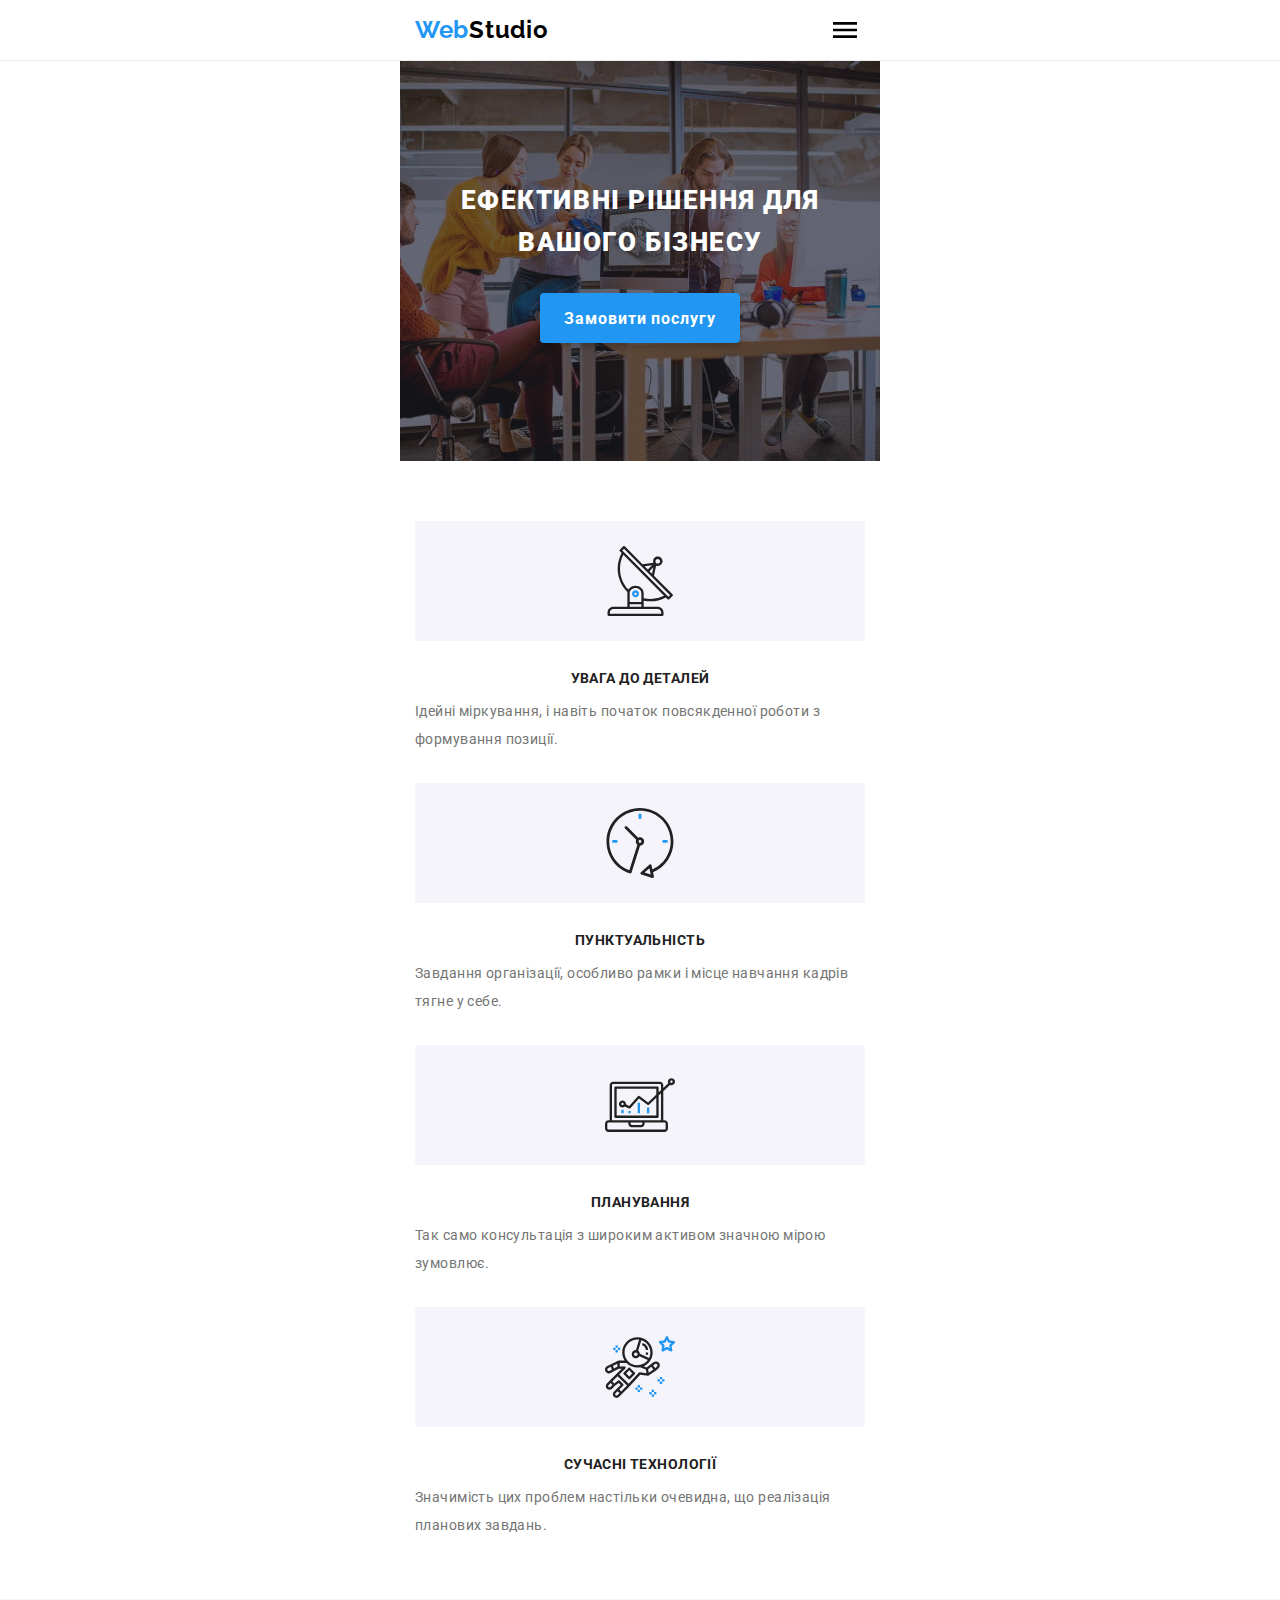
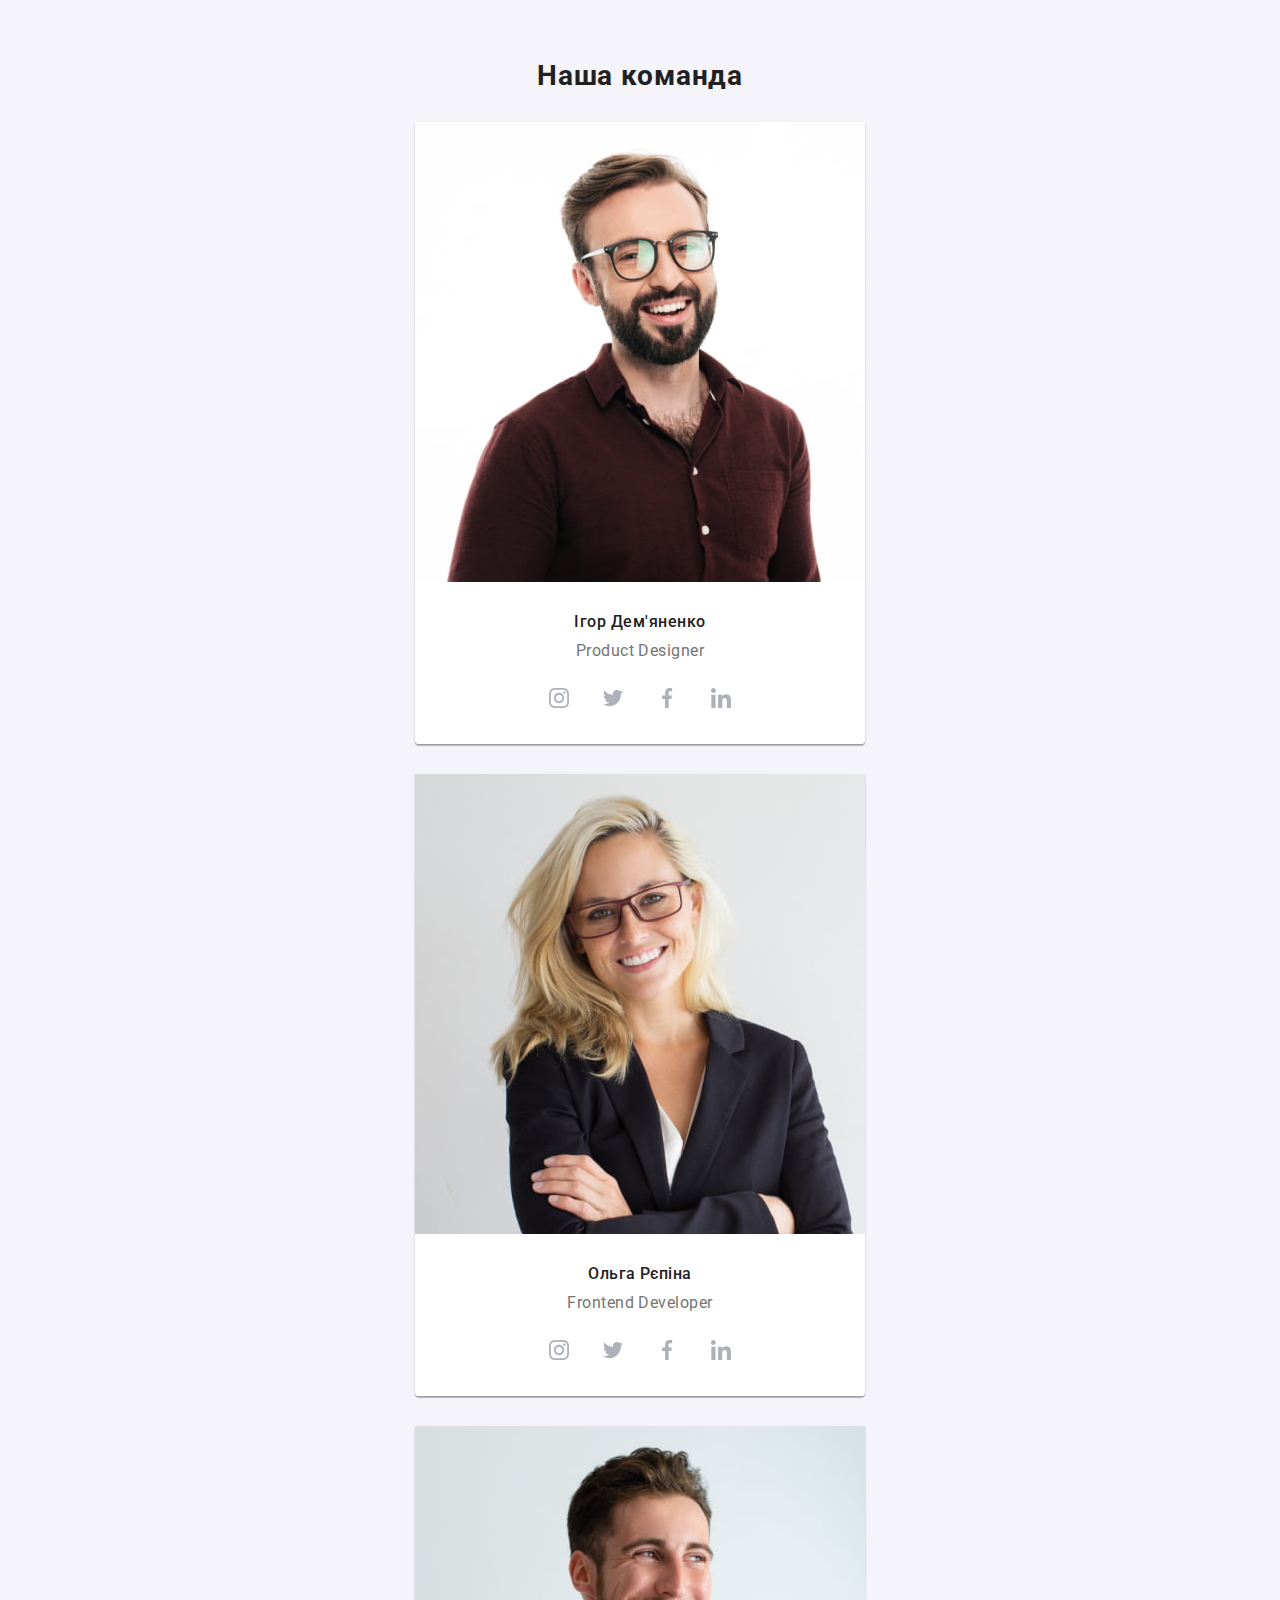
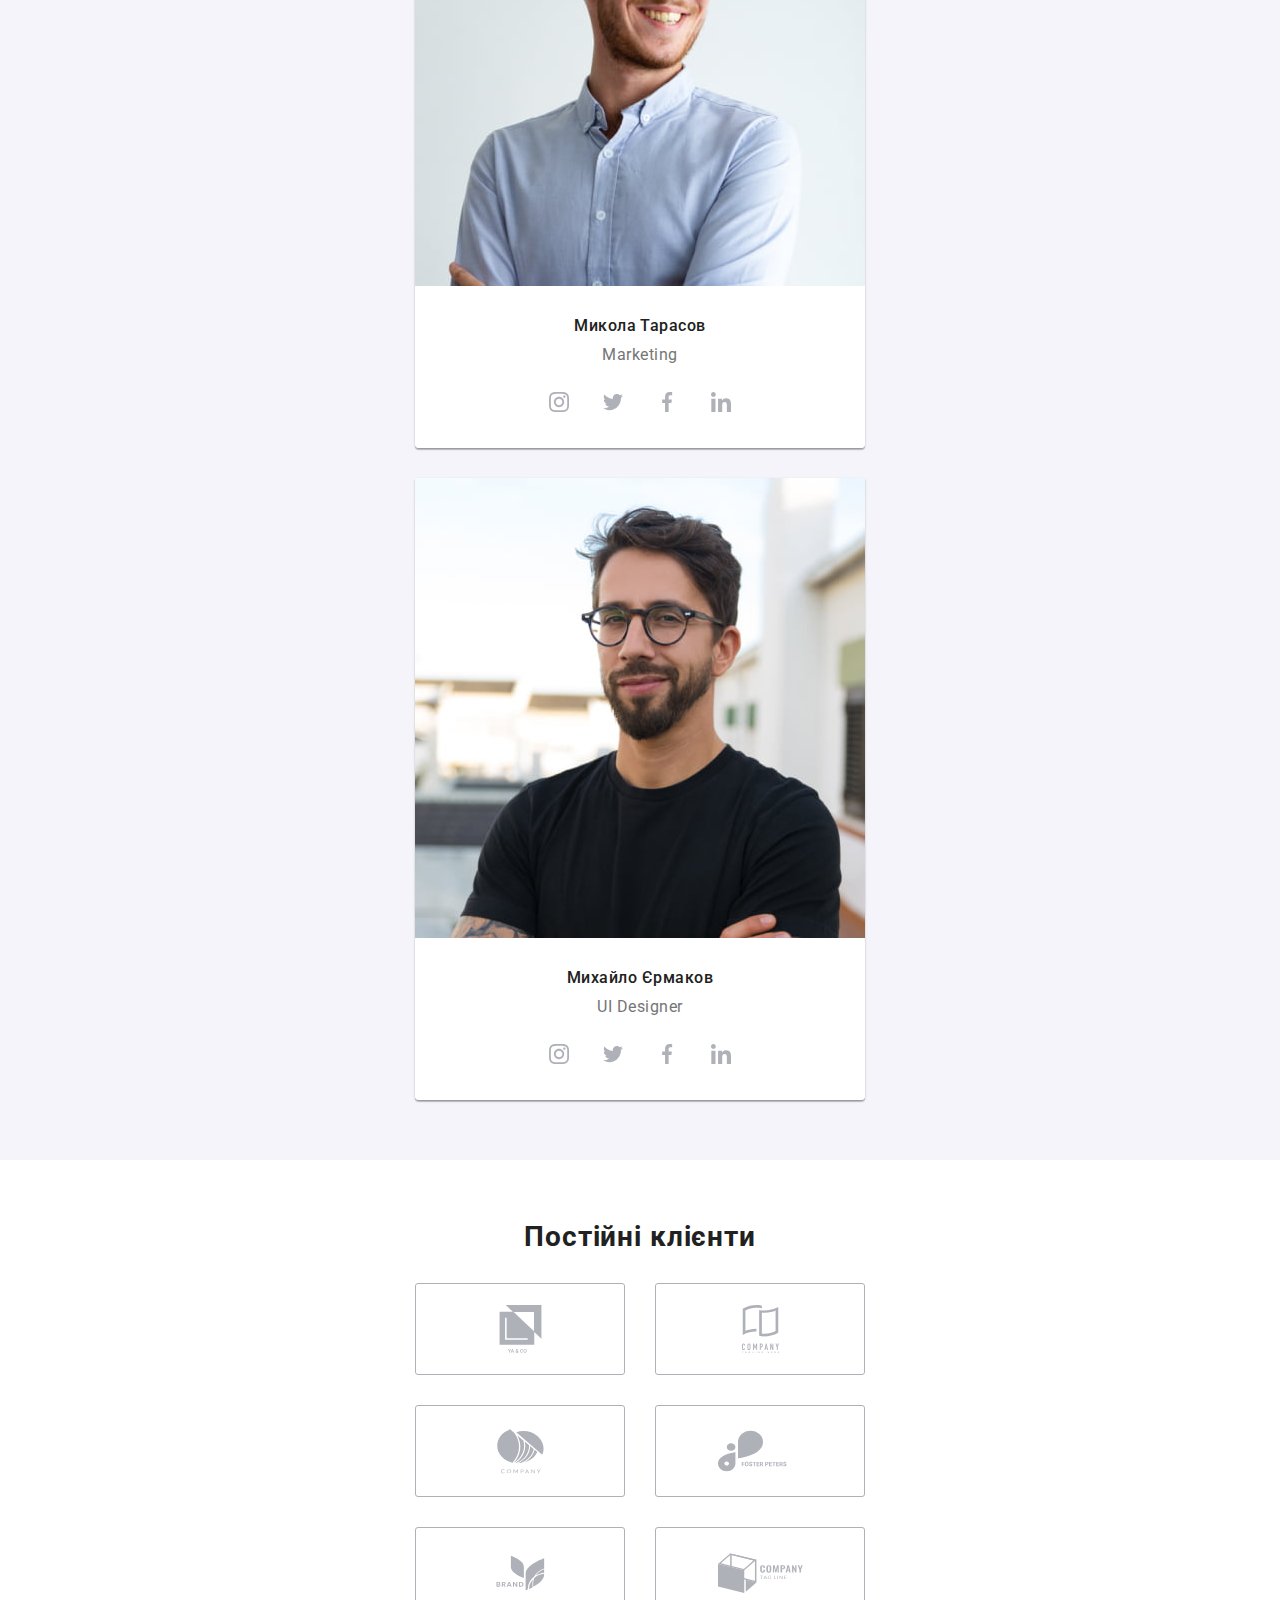
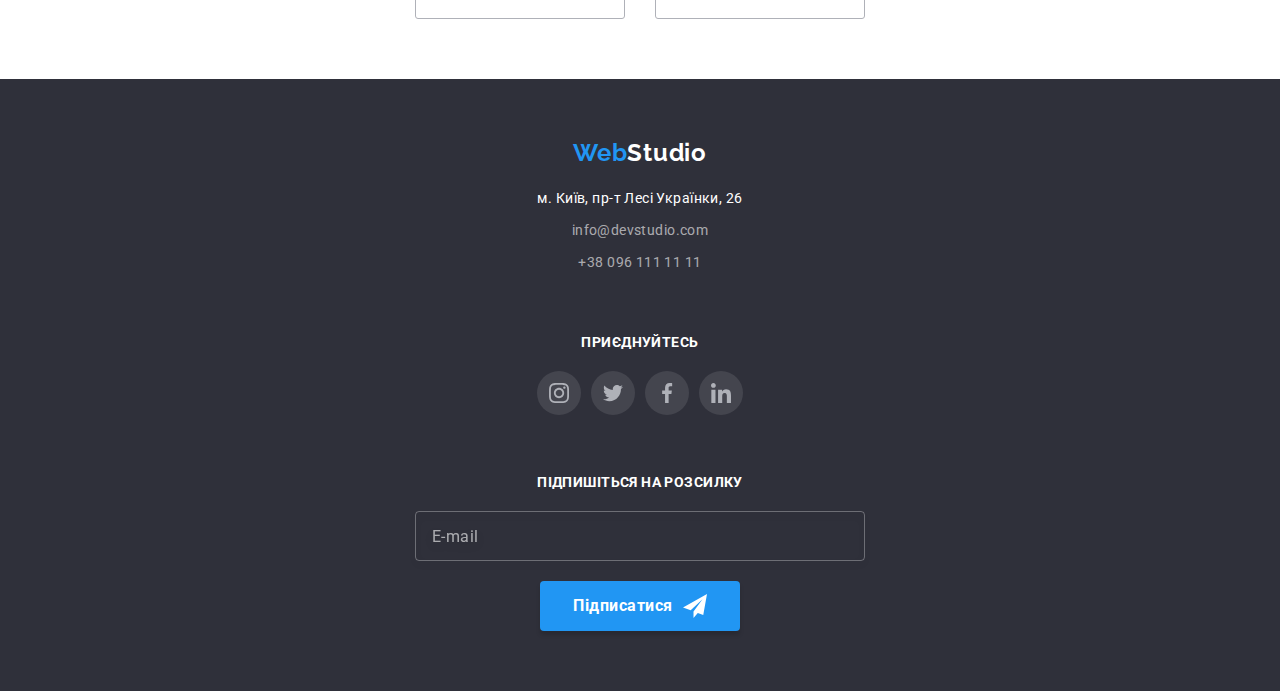
==== index.html @ 0df6c698 "mobile first" ====
<!DOCTYPE html>
<html lang="uk">
	<head>
		<meta charset="UTF-8" />
		<meta http-equiv="X-UA-Compatible" content="IE=edge" />
		<meta name="viewport" content="width=device-width, initial-scale=1.0" />
		<title>Document</title>

		<link rel="preconnect" href="https://fonts.googleapis.com" />
		<link rel="preconnect" href="https://fonts.gstatic.com" crossorigin />
		<link
			href="https://fonts.googleapis.com/css2?family=Raleway:wght@700&family=Roboto:wght@400;500;700;900&display=swap"
			rel="stylesheet"
		/>

		<link
			rel="stylesheet"
			href="https://cdnjs.cloudflare.com/ajax/libs/modern-normalize/1.1.0/modern-normalize.min.css"
		/>
		<link rel="stylesheet" href="./css/main.min.css">
	</head>
	<body class="page">
		<header class="header">
			<div class="container">
				<!-- flex-wrapper -->
				<nav class="nav">
					<!-- flex-wrapper -->
					<a href="./index.html" class="logo">
						<span class="logo--accent">Web</span>
						Studio
					</a>
					<button type="button" class="nav__btn js-open-menu  is-open"
					aria-expanded="false"
					aria-controls="mobile-menu"
					>
						<svg 
						width="40" 
						height="40" 
						aria-label="перемикач мобільного меню"
						fill="currentColor"
						>
							<use href="./images/icons.svg#menu"></use>
						</svg>
					</button>
					<!-- <ul class="nav__list list">
						<li class="nav__item"><a class="nav__link nav__link--current" href="./index.html">Студія</a></li>
						<li class="nav__item"><a class="nav__link" href="./portfolio.html">Портфоліо</a></li>
						<li class="nav__item"><a class="nav__link" href="/">Контакти</a></li>
					</ul>
				</nav>
				<ul class="auth-nav list flex-wrapper">
					<li class="auth-nav__item">
						<a href="mailto:info@devstudio.com" class="auth-nav__link">
							<svg class="auth-nav__icon auth-nav__icon--envelope">
								<use href="./images/icons.svg#envelope"></use>
							</svg>
							info@devstudio.com
						</a>
					</li>
					<li class="auth-nav__item">
						<a href="tel:+380961111111" class="auth-nav__link">
							<svg class="auth-nav__icon auth-nav__icon--smartphon">
								<use href="./images/icons.svg#smartphone"></use>
							</svg>
							+38 096 111 11 11
						</a>
					</li>
				</ul> -->
			</div>
		</header>
		<main>
			<section class="hero">
				<div class="container">
					<h1 class="hero__title">
						Ефективні рішення для
						<br />
						вашого бізнесу
					</h1>
					<button type="button" class="button button--main" data-modal-open>Замовити послугу</button>
				</div>
			</section>
			<section class="features">
				<div class="container">
					<h2 class="section__title visually-hidden">Особливості</h2>
					<ul class="features__list list">
						<li class="features__li-item">
							<div class="features__item">
								<svg class="features__icon" width="70" height="70">
									<use href="./images/icons.svg#antenna"></use>
								</svg>
							</div>
							<h3 class="features__title">Увага до деталей</h3>
							<p class="features__txt">Ідейні міркування, і навіть початок повсякденної роботи з формування позиції.</p>
						</li>
						<li class="features__li-item">
							<div class="features__item">
								<svg class="features__icon" width="70" height="70">
									<use href="./images/icons.svg#clock"></use>
								</svg>
							</div>
							<h3 class="features__title">Пунктуальність</h3>
							<p class="features__txt">Завдання організації, особливо рамки і місце навчання кадрів тягне у себе.</p>
						</li>
						<li class="features__li-item">
							<div class="features__item">
								<svg class="features__icon" width="70" height="70">
									<use href="./images/icons.svg#diagram"></use>
								</svg>
							</div>
							<h3 class="features__title">Планування</h3>

							<p class="features__txt">Так само консультація з широким активом значною мірою зумовлює.</p>
						</li>
						<li class="features__li-item">
							<div class="features__item">
								<svg class="features__icon" width="70" height="70">
									<use href="./images/icons.svg#astronaut"></use>
								</svg>
							</div>
							<h3 class="features__title">Сучасні технології</h3>
							<p class="features__txt">Значимість цих проблем настільки очевидна, що реалізація планових завдань.</p>
						</li>
					</ul>
				</div>
			</section>
			<!-- <section class="activity">
				<div class="container">
					<h2 class="section__title">Чим ми займаємося</h2>
					<ul class="section__list list card-set">
						<li class="activity__li-item card-set__item">
							<img class="activity__img" src="./images/img_1.jpg" alt="Розробник пише код за комп'ютером " width="370" />
							<div class="activity__label">
								<h3 class="activity__subtitle">Десктопні додатки</h3>
							</div>
						</li>
						<li class="activity__li-item card-set__item">
							<img class="activity__img" src="./images/img_2.jpg" alt="Дизайнер розробляє мобільний додаток" width="370" />
							<div class="activity__label">
								<h3 class="activity__subtitle">Мобільні додатки</h3>
							</div>
						</li>
						<li class="activity__li-item card-set__item">
							<img class="activity__img" src="./images/img_3.jpg" alt="Дизайнер працює з кольорами" width="370" />
							<div class="activity__label">
								<h3 class="activity__subtitle">Дизайнерські рішення</h3>
							</div>
						</li>
					</ul>
				</div>
			</section> -->
			<section class="team">
				<div class="container">
					<h2 class="section__title">Наша команда</h2>
					<ul class="list">
						<li class="team__li-item">
							<div class="team__card">
								<img src="./images/photo_1_mob.jpg" alt="фото Ігор Дем'яненко" width="450" />
								<div class="team__txt">
									<h3 class="team__title">Ігор Дем'яненко</h3>
									<p class="team__position" lang="en">Product Designer</p>
									<ul class="social list flex-wrapper">
										<li class="social__item">
											<a class="social__link" href="#" target="_blank" rel="noopener norefer">
												<svg class="social__icon">
													<use href="./images/icons.svg#instagram"></use>
												</svg>
											</a>
										</li>
										<li class="social__item">
											<a class="social__link" href="#" target="_blank" rel="noopener norefer">
												<svg class="social__icon">
													<use href="./images/icons.svg#twitter"></use>
												</svg>
											</a>
										</li>
										<li class="social__item">
											<a class="social__link" href="#" target="_blank" rel="noopener norefer">
												<svg class="social__icon">
													<use href="./images/icons.svg#facebook"></use>
												</svg>
											</a>
										</li>
										<li class="social__item">
											<a class="social__link" href="#" target="_blank" rel="noopener norefer">
												<svg class="social__icon">
													<use href="./images/icons.svg#linkedin"></use>
												</svg>
											</a>
										</li>
									</ul>
								</div>
							</div>
						</li>
						<li class="team__li-item">
							<div class="team__card">
								<img src="./images/photo_2_mob.jpg" alt="Фото Ольга Рєпіна" width="450" />
								<div class="team__txt">
									<h3 class="team__title">Ольга Рєпіна</h3>
									<p class="team__position" lang="en">Frontend Developer</p>
									<ul class="list flex-wrapper">
										<li class="social__item">
											<a class="social__link" href="#" target="_blank" rel="noopener norefer">
												<svg class="social__icon">
													<use href="./images/icons.svg#instagram"></use>
												</svg>
											</a>
										</li>
										<li class="social__item">
											<a class="social__link" href="#" target="_blank" rel="noopener norefer">
												<svg class="social__icon">
													<use href="./images/icons.svg#twitter"></use>
												</svg>
											</a>
										</li>
										<li class="social__item">
											<a class="social__link" href="#" target="_blank" rel="noopener norefer">
												<svg class="social__icon">
													<use href="./images/icons.svg#facebook"></use>
												</svg>
											</a>
										</li>
										<li class="social__item">
											<a class="social__link" href="#" target="_blank" rel="noopener norefer">
												<svg class="social__icon">
													<use href="./images/icons.svg#linkedin"></use>
												</svg>
											</a>
										</li>
									</ul>
								</div>
							</div>
						</li>
						<li class="team__li-item">
							<div class="team__card">
								<img src="./images/photo_3_mob.jpg" alt="Фото Микола Тарасов" width="450" />
								<div class="team__txt">
									<h3 class="team__title">Микола Тарасов</h3>
									<p class="team__position" lang="en">Marketing</p>
									<ul class="list flex-wrapper">
										<li class="social__item">
											<a class="social__link" href="#" target="_blank" rel="noopener norefer">
												<svg class="social__icon">
													<use href="./images/icons.svg#instagram"></use>
												</svg>
											</a>
										</li>
										<li class="social__item">
											<a class="social__link" href="#" target="_blank" rel="noopener norefer">
												<svg class="social__icon">
													<use href="./images/icons.svg#twitter"></use>
												</svg>
											</a>
										</li>
										<li class="social__item">
											<a class="social__link" href="#" target="_blank" rel="noopener norefer">
												<svg class="social__icon">
													<use href="./images/icons.svg#facebook"></use>
												</svg>
											</a>
										</li>
										<li class="social__item">
											<a class="social__link" href="#" target="_blank" rel="noopener norefer">
												<svg class="social__icon">
													<use href="./images/icons.svg#linkedin"></use>
												</svg>
											</a>
										</li>
									</ul>
								</div>
							</div>
						</li>
						<li class="team__li-item">
							<div class="team__card">
								<img src="./images/photo_4_mob.jpg" alt="Фото Михайло Єрмаков" width="450" />
								<div class="team__txt">
									<h3 class="team__title">Михайло Єрмаков</h3>
									<p class="team__position" lang="en">UI Designer</p>
									<div>
										<ul class="list flex-wrapper">
											<li class="social__item">
												<a class="social__link" href="#" target="_blank" rel="noopener norefer">
													<svg class="social__icon">
														<use href="./images/icons.svg#instagram"></use>
													</svg>
												</a>
											</li>
											<li class="social__item">
												<a class="social__link" href="#" target="_blank" rel="noopener norefer">
													<svg class="social__icon">
														<use href="./images/icons.svg#twitter"></use>
													</svg>
												</a>
											</li>
											<li class="social__item">
												<a class="social__link" href="#" target="_blank" rel="noopener norefer">
													<svg class="social__icon">
														<use href="./images/icons.svg#facebook"></use>
													</svg>
												</a>
											</li>
											<li class="social__item">
												<a class="social__link" href="#" target="_blank" rel="noopener norefer">
													<svg class="social__icon">
														<use href="./images/icons.svg#linkedin"></use>
													</svg>
												</a>
											</li>
										</ul>
									</div>
								</div>
							</div>
						</li>
					</ul>
				</div>
			</section>
			<section class="clients">
				<div class="container">
					<h2 class="section__title">Постійні клієнти</h2>
					<ul class="clients__list list">
						<li class="clients__item">
							<a href="#" class="clients__link">
								<svg class="clients__logo">
									<use href="./images/icons.svg#logo-1"></use>
								</svg>
							</a>
						</li>
						<li class="clients__item">
							<a href="#" class="clients__link">
								<svg class="clients__logo">
									<use href="./images/icons.svg#logo-2"></use>
								</svg>
							</a>
						</li>
						<li class="clients__item">
							<a href="#" class="clients__link">
								<svg class="clients__logo">
									<use href="./images/icons.svg#logo-3"></use>
								</svg>
							</a>
						</li>
						<li class="clients__item">
							<a href="#" class="clients__link">
								<svg class="clients__logo">
									<use href="./images/icons.svg#logo-4"></use>
								</svg>
							</a>
						</li>
						<li class="clients__item">
							<a href="#" class="clients__link">
								<svg class="clients__logo">
									<use href="./images/icons.svg#logo-5"></use>
								</svg>
							</a>
						</li>
						<li class="clients__item">
							<a href="#" class="clients__link">
								<svg class="clients__logo">
									<use href="./images/icons.svg#logo-6"></use>
								</svg>
							</a>
						</li>
					</ul>
				</div>
			</section>
		</main>
		<footer class="footer">
			<div class="container">
				<!-- footer__wrapper -->
				<div class="footer__wrapper">
					<div class="footer__contacts">
						<a href="./index.html" class="logo logo--dark-them">
							<span class="logo--accent">Web</span>
							Studio
						</a>
						<address>
							<ul class="footer__list list">
								<li class="footer__contact footer__contact--physical">
									<a
										href="https://goo.gl/maps/3icZk8ziE2WaZkWX6"
										target="_blank"
										rel="noopener noreferrer"
										class="footer__link footer__link--physical"
									>
										м. Київ, пр-т Лесі Українки, 26
									</a>
								</li>
								<li class="footer__contact"><a class="footer__link" href="mailto:info@devstudio.com">info@devstudio.com</a></li>
								<li class="footer__contact"><a class="footer__link" href="tel:+380961111111">+38 096 111 11 11</a></li>
							</ul>
						</address>
					</div>
					<div class="footer__join">
						<h2 class="footer__title">приєднуйтесь</h2>
						<ul class="social list flex-wrapper">
							<li class="social__item">
								<a class="social__link" href="#" target="_blank" rel="noopener norefer">
									<svg class="social__icon social__icon--dark-them">
										<use href="./images/icons.svg#instagram"></use>
									</svg>
								</a>
							</li>
							<li class="social__item">
								<a class="social__link" href="#" target="_blank" rel="noopener norefer">
									<svg class="social__icon social__icon--dark-them">
										<use href="./images/icons.svg#twitter"></use>
									</svg>
								</a>
							</li>
							<li class="social__item">
								<a class="social__link" href="#" target="_blank" rel="noopener norefer">
									<svg class="social__icon social__icon--dark-them">
										<use href="./images/icons.svg#facebook"></use>
									</svg>
								</a>
							</li>
							<li class="social__item">
								<a class="social__link" href="#" target="_blank" rel="noopener norefer">
									<svg class="social__icon social__icon--dark-them">
										<use href="./images/icons.svg#linkedin"></use>
									</svg>
								</a>
							</li>
						</ul>
					</div>
				</div>
				<div class="footer__subscribe">
					<h2 class="footer__title">Підпишіться на розсилку</h2>
					<form class="footer__form">
						<div class="footer__send-block">
						<input class="footer__input" type="email" name="email" placeholder="E-mail" id="email"/>
						<button class="button button--send" type="submit">Підписатися
							<svg class="button__icon">
								<use href="./images/icons.svg#icon-send"></use>
							</svg>
						</button>
						</div>
					</form>
				</div>
			</div>
		</footer>
		<div class="backdrop is-hidden" data-modal>
			<div class="modal">
				<button type="button" class="modal__close" data-modal-close></button>
				<h2 class="modal__title">
					Залиште свої дані, ми вам передзвонимо
				</h2>
				<form name="modal__form" autocomplete="on" class="modal-form">
					<label class="modal__label">
						Ім'я
						<input class="modal__input" type="text" name="name">
						<span class="modal__icon-wrap">
							<svg class="modal__icon" width="18" height="18">
								<use href="./images/icons.svg#person-black"></use>
							</svg>
						</span>
					</label>
					
					<label class="modal__label">
						Телефон
						<input class="modal__input" type="tel" name="tel">
						<span class="modal__icon-wrap">
							<svg class="modal__icon" width="18" height="18">
								<use href="./images/icons.svg#phone-black"></use>
							</svg>
						</span>
					</label>
					
					<label class="modal__label">
						Пошта
						<input class="modal__input" type="email" name="mail">
						<span class="modal__icon-wrap">
							<svg class="modal__icon" width="18" height="18">
								<use href="./images/icons.svg#email-black"></use>
							</svg>
						</span>
					</label>
					
					<label class="modal__label">
						Коментар
						<textarea class="modal__comment" name="comment" rows="8" placeholder="Введіть текст"></textarea>
					</label>
					
					<label class="checkbox">
						<input class="checkbox__input" type="checkbox" name="policy">
						<svg class="checkbox__icon" width="18" height="18">
							<use href="./images/icons.svg#check"></use>
						</svg>
						Погоджуюся з розсилкою та приймаю 
						<a class="checkbox__link" href="#"> Умови договору</a>
					</label>

					<button class="button button--main" type="submit">Відправити</button>
				</form>
			</div>
		</div>
		<div class="menu-container js-menu-container" id="mobile-menu">
			<button type="button" class="nav__btn js-close-menu"
			>
				<svg 
				width="40" 
				height="40" 
				aria-label="перемикач мобільного меню"
				fill="currentColor"
				>
					<use href="./images/icons.svg#close"></use>
				</svg>
			</button>
			<ul class="menu-list list">
				<li class="menu-item"><a href="/" class="menu-link">Студія</a></li>
				<li class="menu-item"><a href="/" class="menu-link">Портфоліо</a></li>
				<li class="menu-item"><a href="/" class="menu-link">Контакти</a></li>
			</ul>
			<ul class="menu-contacts list">
				<li><a href="tel:+380961111111">+38 096 111 11 11</a></li>
				<li><a href="mailto:info@devstudio.com">info@devstudio.com</a></li>
			</ul>
			<ul class="menu-social list">
				<li><a href="/">Instagram</a></li>
				<li><a href="/">Twitter</a></li>
				<li><a href="/">Facebook</a></li>
				<li><a href="/">LinkedIn</a></li>
			</ul>
		</div>
		<script src="./js/modal.js"></script>
		<script defer src="js/mobile-menu.js"></script>
	</body>
</html>
---- css/main.min.css ----
:root{--main-font: "Roboto", Verdana, Arial, Helvetica, sans-serif;--main-font-size: 14px;--main-text-color: #757575;--title-text-color: #212121;--acsent-color: #2196F3;--white-color: #FFFFFF;--light-bg-color: #F5F4FA;--dark-bg-color: #2F303A;--button-color: #F5F4FA;--icons-color: #AFB1B8;--items: 3;--indent: 30px}h1,h2,h3,ul,p,img{margin:0}img{display:block}.list{padding:0;list-style:none}.visually-hidden{position:absolute;width:1px;height:1px;margin:-1px;border:0;padding:0;white-space:nowrap;-webkit-clip-path:inset(100%);clip-path:inset(100%);clip:rect(0 0 0 0);overflow:hidden}html{scroll-behavior:smooth}.flex-wrapper{display:-webkit-box;display:-ms-flexbox;display:flex;-webkit-box-align:center;-ms-flex-align:center;align-items:center}.page{font-family:var(--main-font);font-style:normal;font-weight:400;font-size:14px;line-height:1.71;letter-spacing:.03em;color:var(--main-text-color);background-color:var(--white-color)}.container{padding:0 15px;margin:0 auto;max-width:480px}@media(min-width: 480px){.container{width:480px}}.section__title{margin-bottom:30px;text-align:center;font-weight:700;font-size:28px;line-height:1.18;letter-spacing:.03em;color:var(--title-text-color)}.card-set{display:-webkit-box;display:-ms-flexbox;display:flex;-webkit-box-align:center;-ms-flex-align:center;align-items:center;-ms-flex-wrap:wrap;flex-wrap:wrap;gap:var(--indent)}.card-set__item{-ms-flex-preferred-size:calc((100% - var(--indent)*(var(--items) - 1))/var(--items));flex-basis:calc((100% - var(--indent)*(var(--items) - 1))/var(--items))}.card-set__item--team{--items: 4}.portfolio-nav__btn,.button--send,.button--main{cursor:pointer;border-radius:4px;border:1px solid rgba(0,0,0,0)}.button--main{display:block;margin:0 auto;padding:10px 15px;width:200px;height:50px;font-weight:700;font-size:16px;line-height:1.88;letter-spacing:.06em;color:var(--white-color);-webkit-box-shadow:0px 4px 4px rgba(0,0,0,.15);box-shadow:0px 4px 4px rgba(0,0,0,.15);background-color:var(--acsent-color)}.button--send{margin:0 auto;padding:9px 28px;background-color:var(--acsent-color);width:200px;display:-webkit-box;display:-ms-flexbox;display:flex;-webkit-box-pack:center;-ms-flex-pack:center;justify-content:center;-webkit-box-align:center;-ms-flex-align:center;align-items:center;font-weight:700;font-size:16px;line-height:1.88;letter-spacing:.03em;color:var(--white-color);-webkit-box-shadow:0px 4px 4px rgba(0,0,0,.15);box-shadow:0px 4px 4px rgba(0,0,0,.15)}.button__icon{margin-left:10px;width:24px;height:24px;fill:var(--white-color)}.logo{display:-webkit-box;display:-ms-flexbox;display:flex;margin-right:93px;text-decoration:none;font-family:"Raleway",sans-serif;font-weight:700;font-size:24px;line-height:1.167;letter-spacing:.03em;color:#000}.logo--accent{color:var(--acsent-color)}.logo--dark-them{margin:0 auto;color:var(--white-color);-webkit-box-pack:center;-ms-flex-pack:center;justify-content:center}.menu-container{position:fixed;top:0;left:0;width:100vw;height:100vh;padding:48px 25px;background-color:#fff;z-index:999;display:-webkit-box;display:-ms-flexbox;display:flex;-webkit-box-orient:vertical;-webkit-box-direction:normal;-ms-flex-direction:column;flex-direction:column;-webkit-transform:translateX(-100%);transform:translateX(-100%);-webkit-transition:-webkit-transform 250ms ease-in-out;transition:-webkit-transform 250ms ease-in-out;transition:transform 250ms ease-in-out;transition:transform 250ms ease-in-out, -webkit-transform 250ms ease-in-out}.menu-container.is-open{-webkit-transform:translateX(0);transform:translateX(0)}.menu-contacts{margin-top:auto;margin-bottom:64px}.menu-social{display:-webkit-box;display:-ms-flexbox;display:flex;gap:20px}.nav__btn{min-height:40px;min-width:40px;display:-webkit-box;display:-ms-flexbox;display:flex;-webkit-box-align:center;-ms-flex-align:center;align-items:center;-webkit-box-pack:center;-ms-flex-pack:center;justify-content:center;margin:0;padding:0;background-color:rgba(0,0,0,0);cursor:pointer;border:none;outline:none}.nav__btn.js-close-menu{position:absolute;top:10px;right:15px}.menu-item:not(:last-child){margin-bottom:32px}.menu-link{font-weight:500;font-size:40px;line-height:1.175;letter-spacing:.02em;color:var(--title-text-color);text-decoration:none}.header{position:relative;border-bottom:1px solid #ececec;padding:10px 0}.nav{display:-webkit-box;display:-ms-flexbox;display:flex;-webkit-box-align:center;-ms-flex-align:center;align-items:center;-webkit-box-pack:justify;-ms-flex-pack:justify;justify-content:space-between;margin:0 auto}.hero{padding-top:118px;padding-bottom:118px;max-width:480px;margin:0 auto;background-color:var(--dark-bg-color);text-align:center;background-image:-webkit-gradient(linear, left top, right top, from(rgba(47, 48, 58, 0.4)), to(rgba(47, 48, 58, 0.4))),url("../images/hero_mobile.jpg");background-image:linear-gradient(to right, rgba(47, 48, 58, 0.4), rgba(47, 48, 58, 0.4)),url("../images/hero_mobile.jpg");background-size:cover;background-repeat:no-repeat}.hero__title{margin-bottom:30px;font-weight:900;font-size:26px;line-height:1.62;letter-spacing:.06em;color:var(--white-color);text-transform:uppercase}.features{padding-top:60px;padding-bottom:60px;background-color:var(--white-color)}.features__li-item:not(:last-child){margin-bottom:30px}.features__item{display:-webkit-box;display:-ms-flexbox;display:flex;-webkit-box-align:center;-ms-flex-align:center;align-items:center;-webkit-box-pack:center;-ms-flex-pack:center;justify-content:center;width:100%;height:120px;margin-bottom:30px;background:var(--light-bg-color);border-radius:4px}.features__icon{display:inline-block}.features__title{margin-bottom:10px;text-align:center;font-weight:700;font-size:14px;line-height:1.14;letter-spacing:.03em;color:var(--title-text-color);text-transform:uppercase}.features__txt{font-weight:400;font-size:14px;line-height:2;letter-spacing:.03em;color:var(--main-text-color)}.activity{padding-top:94px;padding-bottom:94px;border-color:var(--white-color)}.activity__li-item{position:relative}.activity__label{position:absolute;bottom:0;width:100%;height:70px;padding-top:25px;background-color:rgba(47,48,58,.8)}.activity__subtitle{font-weight:700;font-size:14px;line-height:1.14;letter-spacing:.03em;color:#fff;text-transform:uppercase;text-align:center}.social{width:206px;margin:0 auto}.social__icon--dark-them{fill:var(--white-color);-webkit-transition:fill 250ms cubic-bezier(0.4, 0, 0.2, 1);transition:fill 250ms cubic-bezier(0.4, 0, 0.2, 1)}.social__link{display:-webkit-box;display:-ms-flexbox;display:flex;-webkit-box-pack:center;-ms-flex-pack:center;justify-content:center;-webkit-box-align:center;-ms-flex-align:center;align-items:center;width:44px;height:44px;background-color:rgba(255,255,255,.1);border-radius:50%;-webkit-transition:background-color 250ms cubic-bezier(0.4, 0, 0.2, 1);transition:background-color 250ms cubic-bezier(0.4, 0, 0.2, 1)}.social__link:hover,.social__link:focus{background-color:var(--acsent-color)}.social__item{position:relative;width:calc((100% - 30px)/4);-o-object-position:center;object-position:center}.social__item:not(:first-child){margin-left:10px}.social__icon{fill:var(--icons-color);position:absolute;width:20px;height:20px;top:50%;left:50%;-webkit-transform:translate(-50%, -50%);transform:translate(-50%, -50%);-webkit-transition:fill 250ms cubic-bezier(0.4, 0, 0.2, 1);transition:fill 250ms cubic-bezier(0.4, 0, 0.2, 1)}.social__link:hover .social__icon,.social__link:focus .social__icon{fill:var(--white-color)}.team{padding-top:60px;padding-bottom:60px;background-color:var(--light-bg-color)}.team__card{border-radius:0px 0px 4px 4px;-webkit-box-shadow:0px 1px 3px rgba(0,0,0,.12),0px 1px 1px rgba(0,0,0,.14),0px 2px 1px rgba(0,0,0,.2);box-shadow:0px 1px 3px rgba(0,0,0,.12),0px 1px 1px rgba(0,0,0,.14),0px 2px 1px rgba(0,0,0,.2)}.team__li-item{text-align:center}.team__li-item:not(:last-child){margin-bottom:30px}.team__txt{padding:30px 122px 24px;border-radius:0px 0px 4px 4px;background-color:var(--white-color)}.team__title{margin-bottom:10px;text-align:center;font-weight:500;font-size:16px;line-height:1.19;letter-spacing:.03em;color:var(--title-text-color)}.team__position{margin-bottom:16px;font-weight:400;font-size:16px;line-height:1.19;letter-spacing:.03em;color:var(--main-text-color);text-align:center}.clients{padding-top:60px;padding-bottom:60px}.clients__list{display:-webkit-box;display:-ms-flexbox;display:flex;-ms-flex-wrap:wrap;flex-wrap:wrap;gap:30px}.clients__item{height:92px;width:calc((100% - 30px)/2)}.clients__link{display:-webkit-box;display:-ms-flexbox;display:flex;-webkit-box-pack:center;-ms-flex-pack:center;justify-content:center;-webkit-box-align:center;-ms-flex-align:center;align-items:center;width:100%;height:100%;border:1px solid #afb1b8;border-radius:3px;-webkit-transition:border 250ms cubic-bezier(0.4, 0, 0.2, 1);transition:border 250ms cubic-bezier(0.4, 0, 0.2, 1)}.clients__link:hover,.clients__link:focus{border:1px solid var(--acsent-color)}.clients__logo{fill:var(--icons-color);width:85px;height:48px;-webkit-transition:fill 250ms cubic-bezier(0.4, 0, 0.2, 1);transition:fill 250ms cubic-bezier(0.4, 0, 0.2, 1)}.clients__link:hover .clients__logo,.clients__link:focus .clients__logo{fill:var(--acsent-color)}.footer{padding-top:60px;padding-bottom:60px;background-color:var(--dark-bg-color);font-style:normal}.footer__wrapper{text-align:center}address{margin-top:20px;margin-bottom:60px}.footer__contact:not(:last-child){margin-bottom:8px}.footer__link{display:inline-block;font-style:normal;font-weight:400;font-size:14px;line-height:1.71;letter-spacing:.03em;color:rgba(255,255,255,.6);text-decoration:none;-webkit-transition:color 250ms cubic-bezier(0.4, 0, 0.2, 1);transition:color 250ms cubic-bezier(0.4, 0, 0.2, 1)}.footer__link:hover,.footer__link:focus{color:var(--acsent-color)}.footer__link--physical{color:var(--white-color)}.footer__title{margin-bottom:20px;font-weight:700;font-size:14px;line-height:1.14;letter-spacing:.03em;color:var(--white-color);text-transform:uppercase}.footer__join{text-align:center;margin-bottom:60px}.footer__subscribe{margin:0 auto;text-align:center}.footer__send-block{-webkit-box-align:center;-ms-flex-align:center;align-items:center}.footer__input{margin-bottom:20px;padding:15px 16px;width:100%;height:50px;background-color:rgba(0,0,0,0);border:1px solid rgba(255,255,255,.3);-webkit-filter:drop-shadow(0px 4px 4px rgba(0, 0, 0, 0.15));filter:drop-shadow(0px 4px 4px rgba(0, 0, 0, 0.15));border-radius:4px;font-size:16px;line-height:1.25;letter-spacing:.03em;color:var(--white-color)}.footer__form input::-webkit-input-placeholder{font-size:16px;line-height:1.25;color:rgba(255,255,255,.6)}.footer__form input::-moz-placeholder{font-size:16px;line-height:1.25;color:rgba(255,255,255,.6)}.footer__form input:-ms-input-placeholder{font-size:16px;line-height:1.25;color:rgba(255,255,255,.6)}.footer__form input::-ms-input-placeholder{font-size:16px;line-height:1.25;color:rgba(255,255,255,.6)}.footer__form input::placeholder{font-size:16px;line-height:1.25;color:rgba(255,255,255,.6)}.backdrop{position:fixed;display:-webkit-box;display:-ms-flexbox;display:flex;-webkit-box-pack:center;-ms-flex-pack:center;justify-content:center;-webkit-box-align:center;-ms-flex-align:center;align-items:center;top:0;left:0;width:100vw;height:100vh;z-index:10;-webkit-transform:translatex(0) scale(1);transform:translatex(0) scale(1);opacity:1;pointer-events:visible;background-color:rgba(0,0,0,.2);-webkit-transition:opacity 250ms cubic-bezier(0.4, 0, 0.2, 1) 200ms,visibility 250ms cubic-bezier(0.4, 0, 0.2, 1),-webkit-transform 250ms cubic-bezier(0.4, 0, 0.2, 1);transition:opacity 250ms cubic-bezier(0.4, 0, 0.2, 1) 200ms,visibility 250ms cubic-bezier(0.4, 0, 0.2, 1),-webkit-transform 250ms cubic-bezier(0.4, 0, 0.2, 1);transition:transform 250ms cubic-bezier(0.4, 0, 0.2, 1),opacity 250ms cubic-bezier(0.4, 0, 0.2, 1) 200ms,visibility 250ms cubic-bezier(0.4, 0, 0.2, 1);transition:transform 250ms cubic-bezier(0.4, 0, 0.2, 1),opacity 250ms cubic-bezier(0.4, 0, 0.2, 1) 200ms,visibility 250ms cubic-bezier(0.4, 0, 0.2, 1),-webkit-transform 250ms cubic-bezier(0.4, 0, 0.2, 1)}.is-hidden{visibility:hidden;opacity:0;pointer-events:none;-webkit-transform:translatex(-100%) scale(0);transform:translatex(-100%) scale(0)}.modal{position:relative;padding:40px;width:528px;height:581px;background:var(--white-color);-webkit-box-shadow:0px 1px 3px rgba(0,0,0,.12),0px 1px 1px rgba(0,0,0,.14),0px 2px 1px rgba(0,0,0,.2);box-shadow:0px 1px 3px rgba(0,0,0,.12),0px 1px 1px rgba(0,0,0,.14),0px 2px 1px rgba(0,0,0,.2);border-radius:4px;opacity:1;-webkit-transform:scale(1);transform:scale(1);pointer-events:visible;-webkit-transition:opacity 250ms cubic-bezier(0.4, 0, 0.2, 1) 200ms,visibility 250ms cubic-bezier(0.4, 0, 0.2, 1),-webkit-transform 250ms cubic-bezier(0.4, 0, 0.2, 1) 200ms;transition:opacity 250ms cubic-bezier(0.4, 0, 0.2, 1) 200ms,visibility 250ms cubic-bezier(0.4, 0, 0.2, 1),-webkit-transform 250ms cubic-bezier(0.4, 0, 0.2, 1) 200ms;transition:opacity 250ms cubic-bezier(0.4, 0, 0.2, 1) 200ms,transform 250ms cubic-bezier(0.4, 0, 0.2, 1) 200ms,visibility 250ms cubic-bezier(0.4, 0, 0.2, 1);transition:opacity 250ms cubic-bezier(0.4, 0, 0.2, 1) 200ms,transform 250ms cubic-bezier(0.4, 0, 0.2, 1) 200ms,visibility 250ms cubic-bezier(0.4, 0, 0.2, 1),-webkit-transform 250ms cubic-bezier(0.4, 0, 0.2, 1) 200ms}.backdrop.is-hidden .modal{opacity:0;-webkit-transform:scale(2);transform:scale(2);pointer-events:none;visibility:hidden}.modal__close{position:absolute;display:-webkit-box;display:-ms-flexbox;display:flex;-webkit-box-pack:center;-ms-flex-pack:center;justify-content:center;-webkit-box-align:center;-ms-flex-align:center;align-items:center;top:8px;right:8px;width:30px;height:30px;border:1px solid rgba(0,0,0,.1);border-radius:50%;background-color:var(--white-color)}.modal__close::before,.modal__close::after{content:"";position:absolute;display:block;width:14px;height:2px;background-color:#000;border-radius:1px;-webkit-transition:background-color 250ms cubic-bezier(0.4, 0, 0.2, 1),-webkit-transform 250ms cubic-bezier(0.4, 0, 0.2, 1);transition:background-color 250ms cubic-bezier(0.4, 0, 0.2, 1),-webkit-transform 250ms cubic-bezier(0.4, 0, 0.2, 1);transition:background-color 250ms cubic-bezier(0.4, 0, 0.2, 1),transform 250ms cubic-bezier(0.4, 0, 0.2, 1);transition:background-color 250ms cubic-bezier(0.4, 0, 0.2, 1),transform 250ms cubic-bezier(0.4, 0, 0.2, 1),-webkit-transform 250ms cubic-bezier(0.4, 0, 0.2, 1)}.modal__close::before{-webkit-transform:rotate(45deg);transform:rotate(45deg)}.modal__close::after{-webkit-transform:rotate(-45deg);transform:rotate(-45deg)}.modal__close:hover::before,.modal__close:focus::before{background-color:var(--acsent-color);-webkit-transform:rotate(405deg);transform:rotate(405deg)}.modal__close:hover::after,.modal__close:focus::after{background-color:var(--acsent-color);-webkit-transform:rotate(315deg);transform:rotate(315deg)}.modal__form{display:-webkit-box;display:-ms-flexbox;display:flex;-webkit-box-orient:vertical;-webkit-box-direction:normal;-ms-flex-direction:column;flex-direction:column}.modal__title{margin-bottom:12px;font-weight:700;font-size:20px;line-height:1.15;letter-spacing:.03em;color:var(--title-text-color);text-align:center}.modal__label{position:relative;font-weight:400;font-size:12px;line-height:1.17;letter-spacing:.01em;color:var(--main-text-color)}.modal__input{margin-top:4px;margin-bottom:10px;padding:12px 42px;width:448px;height:40px;border:1px solid rgba(33,33,33,.2);border-radius:4px;-webkit-transition:outline 250ms cubic-bezier(0.4, 0, 0.2, 1);transition:outline 250ms cubic-bezier(0.4, 0, 0.2, 1)}.modal__input:focus{outline-offset:-1px;outline:1px solid var(--acsent-color)}.modal__icon{position:absolute;top:29px;left:12px;fill:currentColor}.modal__comment{resize:none;margin-top:4px;margin-bottom:20px;padding:12px 16px;width:448px;height:120px;border:1px solid rgba(33,33,33,.2);border-radius:4px;font-weight:400;font-size:12px;line-height:1.17;letter-spacing:.01em;color:rgba(117,117,117,.5);-webkit-transition:outline 250ms cubic-bezier(0.4, 0, 0.2, 1);transition:outline 250ms cubic-bezier(0.4, 0, 0.2, 1)}.modal__comment:focus{outline-offset:-1px;outline:1px solid var(--acsent-color)}.modal__icon-wrap{color:var(--title-text-color);-webkit-transition:color 250ms cubic-bezier(0.4, 0, 0.2, 1);transition:color 250ms cubic-bezier(0.4, 0, 0.2, 1)}.modal__label:focus-within .modal__icon-wrap{color:var(--acsent-color)}.checkbox{display:-webkit-box;display:-ms-flexbox;display:flex;-webkit-box-pack:center;-ms-flex-pack:center;justify-content:center;-webkit-box-align:center;-ms-flex-align:center;align-items:center;margin:0 auto 30px}.checkbox__link{margin-left:4px;color:var(--acsent-color)}.checkbox__input{display:inline-block;font-weight:400;font-size:14px;line-height:1.71;letter-spacing:.03em;color:var(--main-text-color);position:absolute;width:1px;height:1px;overflow:hidden;clip:rect(0 0 0 0)}.checkbox__icon{margin-right:9px;display:block;width:16;height:16px;border:2px solid var(--title-text-color);border-radius:2px;fill:rgba(0,0,0,0);-webkit-transition:fill 250ms cubic-bezier(0.4, 0, 0.2, 1),background-color 250ms cubic-bezier(0.4, 0, 0.2, 1),border 250ms cubic-bezier(0.4, 0, 0.2, 1);transition:fill 250ms cubic-bezier(0.4, 0, 0.2, 1),background-color 250ms cubic-bezier(0.4, 0, 0.2, 1),border 250ms cubic-bezier(0.4, 0, 0.2, 1)}.checkbox__input:checked~.checkbox__icon{fill:var(--white-color);background-color:var(--acsent-color);border:2px solid var(--acsent-color)}.portfolio{padding-top:94px;padding-bottom:94px}.portfolio-nav{display:-webkit-box;display:-ms-flexbox;display:flex;-webkit-box-pack:center;-ms-flex-pack:center;justify-content:center;-webkit-box-align:center;-ms-flex-align:center;align-items:center;margin-bottom:50px}.portfolio-nav__item:not(:first-child){margin-left:8px}.portfolio-nav__btn{display:block;padding:6px 25px;font-weight:500;font-size:16px;line-height:1.62;letter-spacing:.03em;color:var(--title-text-color);background-color:var(--button-color);text-align:center;-webkit-transition-property:color,background-color,-webkit-box-shadow;transition-property:color,background-color,-webkit-box-shadow;transition-property:color,background-color,box-shadow;transition-property:color,background-color,box-shadow,-webkit-box-shadow;-webkit-transition-duration:250ms;transition-duration:250ms;-webkit-transition-timing-function:cubic-bezier(0.4, 0, 0.2, 1);transition-timing-function:cubic-bezier(0.4, 0, 0.2, 1)}.portfolio-nav__btn.active,.portfolio-nav__btn:hover,.portfolio-nav__btn:focus{color:var(--white-color);background-color:var(--acsent-color);cursor:pointer;-webkit-box-shadow:0px 3px 1px rgba(0,0,0,.1),0px 1px 2px rgba(0,0,0,.08),0px 2px 2px rgba(0,0,0,.12);box-shadow:0px 3px 1px rgba(0,0,0,.1),0px 1px 2px rgba(0,0,0,.08),0px 2px 2px rgba(0,0,0,.12)}.portfolio__link{display:block;text-decoration:none;-webkit-transition:-webkit-box-shadow 250ms cubic-bezier(0.4, 0, 0.2, 1);transition:-webkit-box-shadow 250ms cubic-bezier(0.4, 0, 0.2, 1);transition:box-shadow 250ms cubic-bezier(0.4, 0, 0.2, 1);transition:box-shadow 250ms cubic-bezier(0.4, 0, 0.2, 1), -webkit-box-shadow 250ms cubic-bezier(0.4, 0, 0.2, 1)}.portfolio__link:hover,.portfolio__link:focus{-webkit-box-shadow:0px 1px 1px rgba(0,0,0,.12),0px 4px 4px rgba(0,0,0,.06),1px 4px 6px rgba(0,0,0,.16);box-shadow:0px 1px 1px rgba(0,0,0,.12),0px 4px 4px rgba(0,0,0,.06),1px 4px 6px rgba(0,0,0,.16)}.portfolio__info{padding:20px 24px;border-bottom:1px solid #ececec;border-right:1px solid #ececec;border-left:1px solid #ececec}.portfolio__subtitle{margin-bottom:4px;font-weight:700;font-size:18px;line-height:2;letter-spacing:.04em;color:var(--title-text-color)}.portfolio__text{font-size:16px;line-height:1.87;color:var(--main-text-color)}.portfolio__thumb{position:relative;overflow:hidden}.portfolio__overlay{position:absolute;top:0;left:0;width:100%;height:100%;padding:63px 24px;background-color:rgba(33,150,243,.9);-webkit-transform:translatey(100%);transform:translatey(100%);-webkit-transition:-webkit-transform 250ms cubic-bezier(0.4, 0, 0.2, 1);transition:-webkit-transform 250ms cubic-bezier(0.4, 0, 0.2, 1);transition:transform 250ms cubic-bezier(0.4, 0, 0.2, 1);transition:transform 250ms cubic-bezier(0.4, 0, 0.2, 1), -webkit-transform 250ms cubic-bezier(0.4, 0, 0.2, 1)}.portfolio__link:hover .portfolio__overlay,.portfolio__link:focus .portfolio__overlay{-webkit-transform:translatey(0);transform:translatey(0)}.portfolio__overlay-txt{font-weight:400;font-size:18px;line-height:1.56;letter-spacing:.03em;color:var(--white-color)}/*# sourceMappingURL=main.min.css.map */
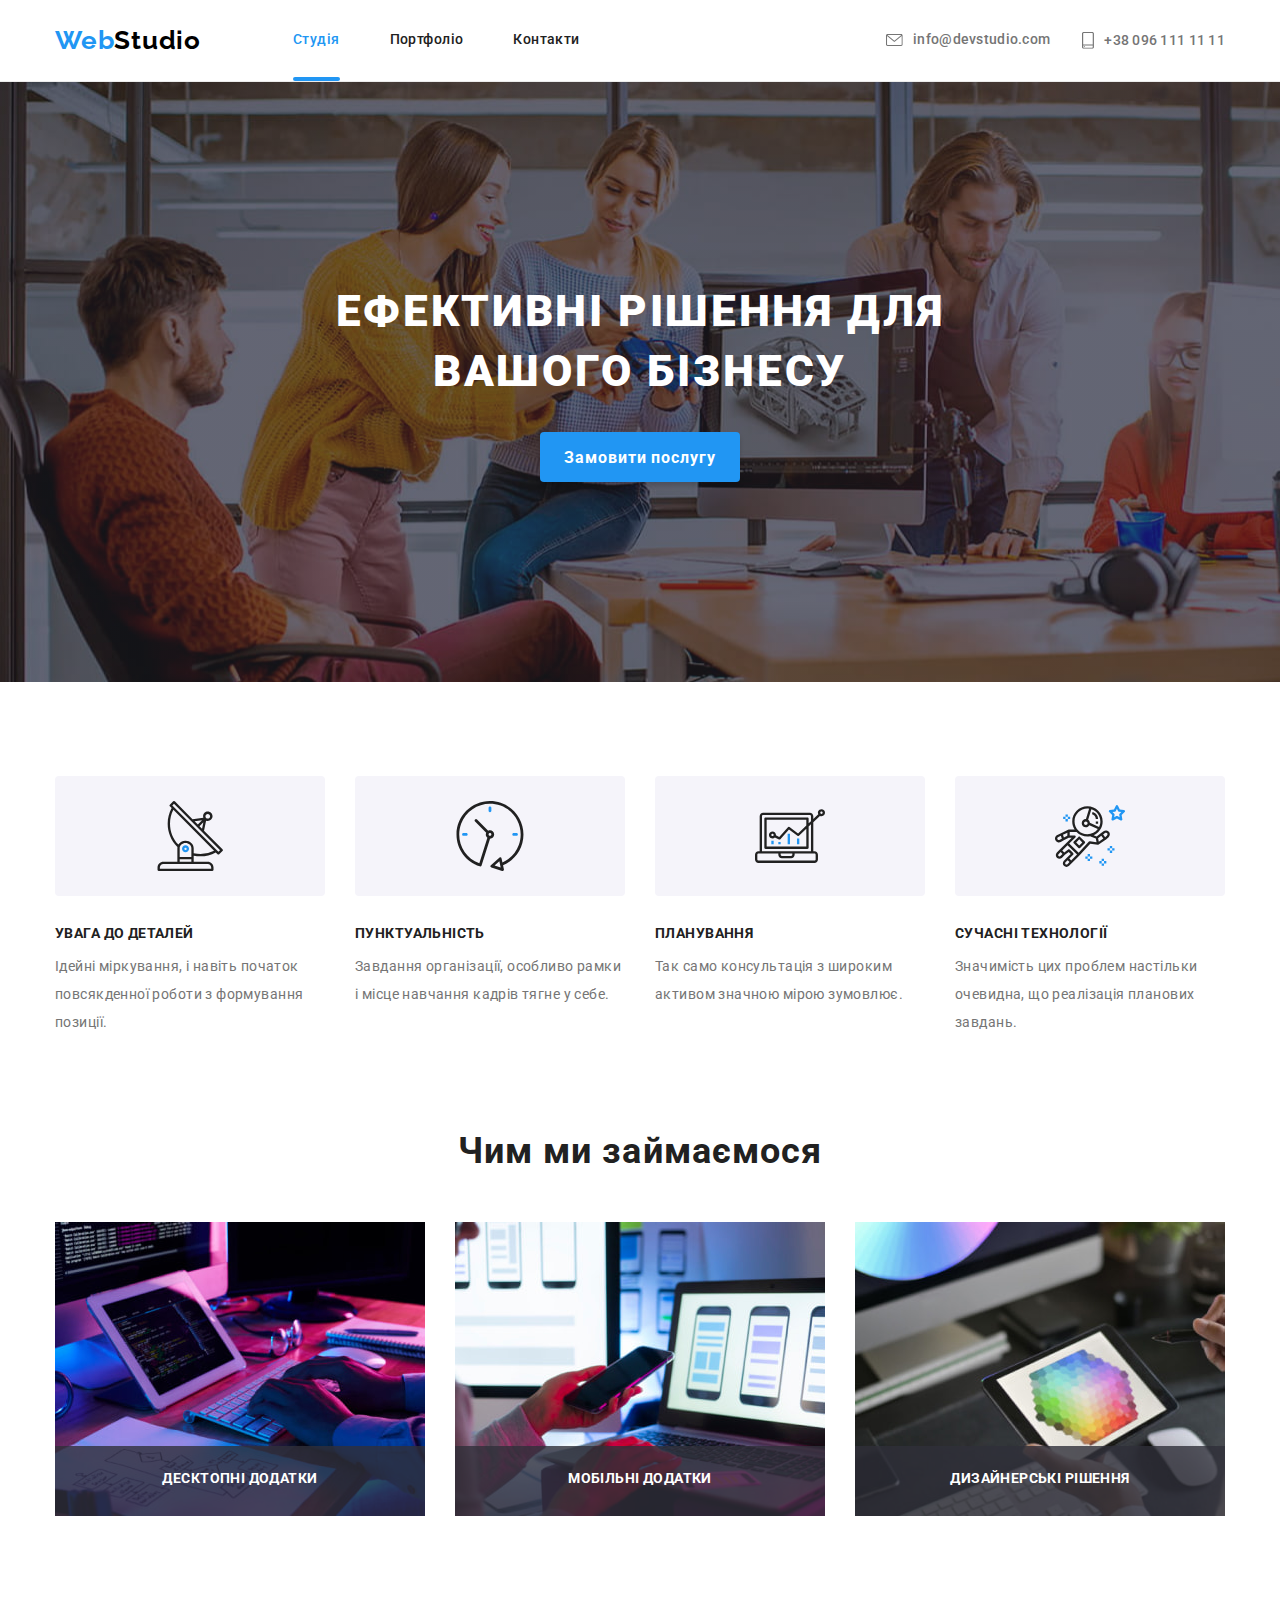
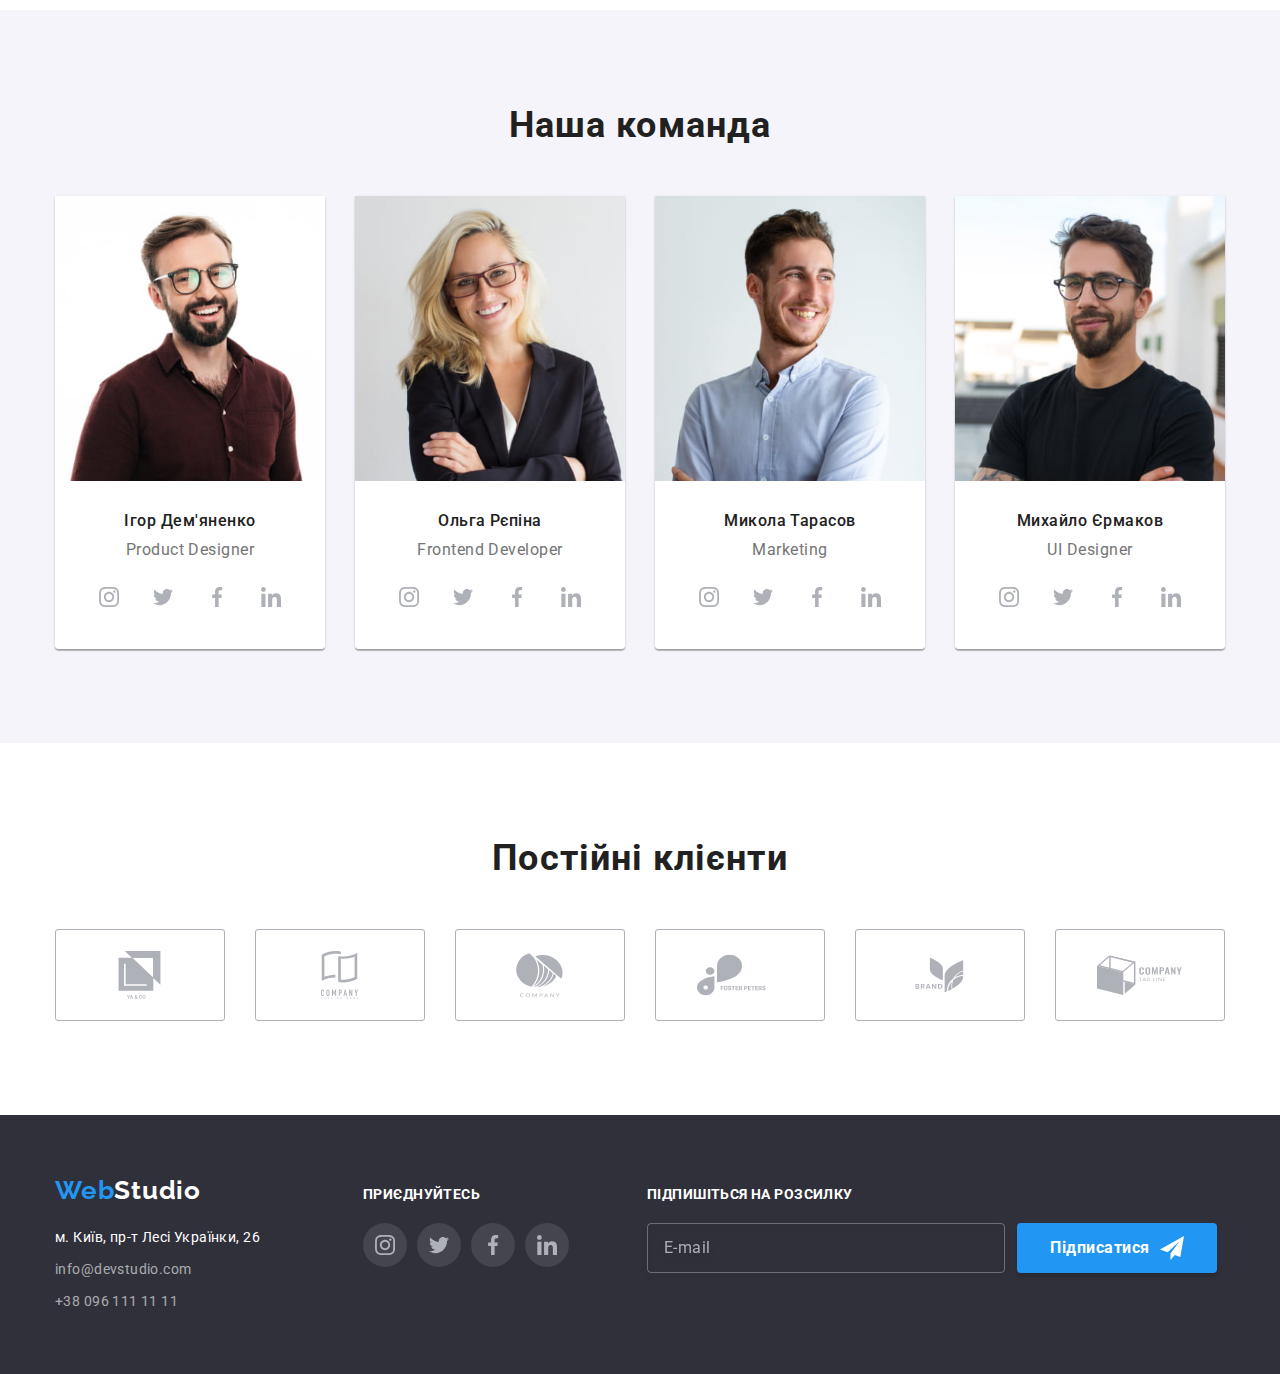
==== commit 6b723118: "додає адаптивні зображення та стилі" ====
--- a/index.html
+++ b/index.html
@@ -4,7 +4,7 @@
 		<meta charset="UTF-8" />
 		<meta http-equiv="X-UA-Compatible" content="IE=edge" />
 		<meta name="viewport" content="width=device-width, initial-scale=1.0" />
-		<title>Document</title>
+		<title>WebStudio</title>
 
 		<link rel="preconnect" href="https://fonts.googleapis.com" />
 		<link rel="preconnect" href="https://fonts.gstatic.com" crossorigin />
@@ -17,73 +17,71 @@
 			rel="stylesheet"
 			href="https://cdnjs.cloudflare.com/ajax/libs/modern-normalize/1.1.0/modern-normalize.min.css"
 		/>
-		<link rel="stylesheet" href="./css/main.min.css">
+		<link rel="stylesheet" href="./css/main.min.css" />
 	</head>
 	<body class="page">
+		<!-- Header -->
 		<header class="header">
 			<div class="container">
-				<!-- flex-wrapper -->
-				<nav class="nav">
-					<!-- flex-wrapper -->
+				<div class="header__wrapper">
 					<a href="./index.html" class="logo">
 						<span class="logo--accent">Web</span>
 						Studio
 					</a>
-					<button type="button" class="nav__btn js-open-menu  is-open"
-					aria-expanded="false"
-					aria-controls="mobile-menu"
+					<button
+						type="button"
+						class="mobile-menu__btn js-open-menu is-open"
+						aria-expanded="false"
+						aria-controls="mobile-menu"
 					>
-						<svg 
-						width="40" 
-						height="40" 
-						aria-label="перемикач мобільного меню"
-						fill="currentColor"
-						>
+						<svg width="40" height="40" aria-label="перемикач мобільного меню" fill="currentColor">
 							<use href="./images/icons.svg#menu"></use>
 						</svg>
 					</button>
-					<!-- <ul class="nav__list list">
-						<li class="nav__item"><a class="nav__link nav__link--current" href="./index.html">Студія</a></li>
-						<li class="nav__item"><a class="nav__link" href="./portfolio.html">Портфоліо</a></li>
-						<li class="nav__item"><a class="nav__link" href="/">Контакти</a></li>
+					<nav class="navigation">
+						<ul class="nav__list list">
+							<li class="nav__item"><a class="nav__link nav__link--current" href="./index.html">Студія</a></li>
+							<li class="nav__item"><a class="nav__link" href="./portfolio.html">Портфоліо</a></li>
+							<li class="nav__item"><a class="nav__link" href="/">Контакти</a></li>
+						</ul>
+					</nav>
+					<ul class="auth-nav list">
+						<li class="auth-nav__item">
+							<a href="mailto:info@devstudio.com" class="auth-nav__link">
+								<svg class="auth-nav__icon auth-nav__icon--envelope">
+									<use href="./images/icons.svg#envelope"></use>
+								</svg>
+								info@devstudio.com
+							</a>
+						</li>
+						<li class="auth-nav__item">
+							<a href="tel:+380961111111" class="auth-nav__link">
+								<svg class="auth-nav__icon auth-nav__icon--smartphon">
+									<use href="./images/icons.svg#smartphone"></use>
+								</svg>
+								+38 096 111 11 11
+							</a>
+						</li>
 					</ul>
-				</nav>
-				<ul class="auth-nav list flex-wrapper">
-					<li class="auth-nav__item">
-						<a href="mailto:info@devstudio.com" class="auth-nav__link">
-							<svg class="auth-nav__icon auth-nav__icon--envelope">
-								<use href="./images/icons.svg#envelope"></use>
-							</svg>
-							info@devstudio.com
-						</a>
-					</li>
-					<li class="auth-nav__item">
-						<a href="tel:+380961111111" class="auth-nav__link">
-							<svg class="auth-nav__icon auth-nav__icon--smartphon">
-								<use href="./images/icons.svg#smartphone"></use>
-							</svg>
-							+38 096 111 11 11
-						</a>
-					</li>
-				</ul> -->
+				</div>
 			</div>
 		</header>
 		<main>
+			<!-- Hero -->
 			<section class="hero">
-				<div class="container">
-					<h1 class="hero__title">
-						Ефективні рішення для
-						<br />
-						вашого бізнесу
-					</h1>
-					<button type="button" class="button button--main" data-modal-open>Замовити послугу</button>
-				</div>
+				<h1 class="hero__title">
+					Ефективні рішення для
+					<br />
+					вашого бізнесу
+				</h1>
+				<button type="button" class="button button--main" data-modal-open>Замовити послугу</button>
 			</section>
+			<!-- features -->
 			<section class="features">
 				<div class="container">
 					<h2 class="section__title visually-hidden">Особливості</h2>
 					<ul class="features__list list">
-						<li class="features__li-item">
+						<li class="features__card">
 							<div class="features__item">
 								<svg class="features__icon" width="70" height="70">
 									<use href="./images/icons.svg#antenna"></use>
@@ -92,7 +90,7 @@
 							<h3 class="features__title">Увага до деталей</h3>
 							<p class="features__txt">Ідейні міркування, і навіть початок повсякденної роботи з формування позиції.</p>
 						</li>
-						<li class="features__li-item">
+						<li class="features__card">
 							<div class="features__item">
 								<svg class="features__icon" width="70" height="70">
 									<use href="./images/icons.svg#clock"></use>
@@ -101,7 +99,7 @@
 							<h3 class="features__title">Пунктуальність</h3>
 							<p class="features__txt">Завдання організації, особливо рамки і місце навчання кадрів тягне у себе.</p>
 						</li>
-						<li class="features__li-item">
+						<li class="features__card">
 							<div class="features__item">
 								<svg class="features__icon" width="70" height="70">
 									<use href="./images/icons.svg#diagram"></use>
@@ -111,7 +109,7 @@
 
 							<p class="features__txt">Так само консультація з широким активом значною мірою зумовлює.</p>
 						</li>
-						<li class="features__li-item">
+						<li class="features__card">
 							<div class="features__item">
 								<svg class="features__icon" width="70" height="70">
 									<use href="./images/icons.svg#astronaut"></use>
@@ -123,23 +121,34 @@
 					</ul>
 				</div>
 			</section>
-			<!-- <section class="activity">
+			<!-- activity -->
+			<section class="activity">
 				<div class="container">
-					<h2 class="section__title">Чим ми займаємося</h2>
-					<ul class="section__list list card-set">
-						<li class="activity__li-item card-set__item">
-							<img class="activity__img" src="./images/img_1.jpg" alt="Розробник пише код за комп'ютером " width="370" />
+					<h2 class="activity__title">Чим ми займаємося</h2>
+					<ul class="activity__list list">
+						<li class="activity__item">
+							<img
+								class="activity__img"
+								src="./images/img_1.jpg"
+								alt="Розробник пише код за комп'ютером "
+								width="370"
+							/>
 							<div class="activity__label">
 								<h3 class="activity__subtitle">Десктопні додатки</h3>
 							</div>
 						</li>
-						<li class="activity__li-item card-set__item">
-							<img class="activity__img" src="./images/img_2.jpg" alt="Дизайнер розробляє мобільний додаток" width="370" />
+						<li class="activity__item">
+							<img
+								class="activity__img"
+								src="./images/img_2.jpg"
+								alt="Дизайнер розробляє мобільний додаток"
+								width="370"
+							/>
 							<div class="activity__label">
 								<h3 class="activity__subtitle">Мобільні додатки</h3>
 							</div>
 						</li>
-						<li class="activity__li-item card-set__item">
+						<li class="activity__item">
 							<img class="activity__img" src="./images/img_3.jpg" alt="Дизайнер працює з кольорами" width="370" />
 							<div class="activity__label">
 								<h3 class="activity__subtitle">Дизайнерські рішення</h3>
@@ -147,18 +156,26 @@
 						</li>
 					</ul>
 				</div>
-			</section> -->
+			</section>
+			<!-- team -->
 			<section class="team">
 				<div class="container">
-					<h2 class="section__title">Наша команда</h2>
-					<ul class="list">
+					<h2 class="team__title">Наша команда</h2>
+					<ul class="team__list list">
 						<li class="team__li-item">
 							<div class="team__card">
-								<img src="./images/photo_1_mob.jpg" alt="фото Ігор Дем'яненко" width="450" />
+								<img
+									srcset="./images/photo_1-450.jpg 450w, ./images/photo_1-354.jpg 354w, ./images/photo_1-270.jpg 270w"
+									sizes="(max-width: 767px) 450px, (min-width: 768px) 354px, (min-width: 1200px) 270px"
+									src="./images/photo_1-270.jpg"
+									alt="фото Ігор Дем'яненко"
+									class="team__img"
+								/>
+								<!-- <img src="./images/photo_1-450.jpg" alt="фото Ігор Дем'яненко" width="450" /> -->
 								<div class="team__txt">
-									<h3 class="team__title">Ігор Дем'яненко</h3>
+									<h3 class="section__name">Ігор Дем'яненко</h3>
 									<p class="team__position" lang="en">Product Designer</p>
-									<ul class="social list flex-wrapper">
+									<ul class="social list">
 										<li class="social__item">
 											<a class="social__link" href="#" target="_blank" rel="noopener norefer">
 												<svg class="social__icon">
@@ -193,11 +210,18 @@
 						</li>
 						<li class="team__li-item">
 							<div class="team__card">
-								<img src="./images/photo_2_mob.jpg" alt="Фото Ольга Рєпіна" width="450" />
+								<img
+									srcset="./images/photo_2-450.jpg 450w, ./images/photo_2-354.jpg 354w, ./images/photo_2-270.jpg 270w"
+									sizes="(max-width: 767px) 450px, (min-width: 768px) 354px, (min-width: 1200px) 270px"
+									src="./images/photo_2-270.jpg"
+									alt="Фото Ольга Рєпіна"
+									class="team__img"
+								/>
+								<!-- <img src="./images/photo_2_mob.jpg" alt="Фото Ольга Рєпіна" width="450" /> -->
 								<div class="team__txt">
-									<h3 class="team__title">Ольга Рєпіна</h3>
+									<h3 class="section__name">Ольга Рєпіна</h3>
 									<p class="team__position" lang="en">Frontend Developer</p>
-									<ul class="list flex-wrapper">
+									<ul class="social list">
 										<li class="social__item">
 											<a class="social__link" href="#" target="_blank" rel="noopener norefer">
 												<svg class="social__icon">
@@ -232,11 +256,18 @@
 						</li>
 						<li class="team__li-item">
 							<div class="team__card">
-								<img src="./images/photo_3_mob.jpg" alt="Фото Микола Тарасов" width="450" />
+								<img
+									srcset="./images/photo_3-450.jpg 450w, ./images/photo_3-354.jpg 354w, ./images/photo_3-270.jpg 270w"
+									sizes="(max-width: 767px) 450px, (min-width: 768px) 354px, (min-width: 1200px) 270px"
+									src="./images/photo_3-270.jpg"
+									alt="Фото Микола Тарасов"
+									class="team__img"
+								/>
+								<!-- <img src="./images/photo_3_mob.jpg" alt="Фото Микола Тарасов" width="450" /> -->
 								<div class="team__txt">
-									<h3 class="team__title">Микола Тарасов</h3>
+									<h3 class="section__name">Микола Тарасов</h3>
 									<p class="team__position" lang="en">Marketing</p>
-									<ul class="list flex-wrapper">
+									<ul class="social list">
 										<li class="social__item">
 											<a class="social__link" href="#" target="_blank" rel="noopener norefer">
 												<svg class="social__icon">
@@ -271,12 +302,19 @@
 						</li>
 						<li class="team__li-item">
 							<div class="team__card">
-								<img src="./images/photo_4_mob.jpg" alt="Фото Михайло Єрмаков" width="450" />
+								<img
+									srcset="./images/photo_4-450.jpg 450w, ./images/photo_4-354.jpg 354w, ./images/photo_4-270.jpg 270w"
+									sizes="(max-width: 767px) 450px, (min-width: 768px) 354px, (min-width: 1200px) 270px"
+									src="./images/photo_4-270.jpg"
+									alt="Фото Михайло Єрмаков"
+									class="team__img"
+								/>
+								<!-- <img src="./images/photo_4_mob.jpg" alt="Фото Михайло Єрмаков" width="450" /> -->
 								<div class="team__txt">
-									<h3 class="team__title">Михайло Єрмаков</h3>
+									<h3 class="section__name">Михайло Єрмаков</h3>
 									<p class="team__position" lang="en">UI Designer</p>
 									<div>
-										<ul class="list flex-wrapper">
+										<ul class="social list">
 											<li class="social__item">
 												<a class="social__link" href="#" target="_blank" rel="noopener norefer">
 													<svg class="social__icon">
@@ -313,9 +351,10 @@
 					</ul>
 				</div>
 			</section>
+			<!-- clients -->
 			<section class="clients">
 				<div class="container">
-					<h2 class="section__title">Постійні клієнти</h2>
+					<h2 class="clients__title">Постійні клієнти</h2>
 					<ul class="clients__list list">
 						<li class="clients__item">
 							<a href="#" class="clients__link">
@@ -363,162 +402,165 @@
 				</div>
 			</section>
 		</main>
+		<!-- footer -->
 		<footer class="footer">
 			<div class="container">
-				<!-- footer__wrapper -->
-				<div class="footer__wrapper">
-					<div class="footer__contacts">
-						<a href="./index.html" class="logo logo--dark-them">
-							<span class="logo--accent">Web</span>
-							Studio
-						</a>
-						<address>
-							<ul class="footer__list list">
-								<li class="footer__contact footer__contact--physical">
-									<a
-										href="https://goo.gl/maps/3icZk8ziE2WaZkWX6"
-										target="_blank"
-										rel="noopener noreferrer"
-										class="footer__link footer__link--physical"
-									>
-										м. Київ, пр-т Лесі Українки, 26
+				<div class="footer__wrapper footer__wrapper--desctop">
+					<div class="footer__wrapper">
+						<div class="footer__contacts">
+							<a href="./index.html" class="logo logo--dark-them">
+								<span class="logo--accent">Web</span>
+								Studio
+							</a>
+							<address>
+								<ul class="footer__list list">
+									<li class="footer__contact footer__contact--physical">
+										<a
+											href="https://goo.gl/maps/3icZk8ziE2WaZkWX6"
+											target="_blank"
+											rel="noopener noreferrer"
+											class="footer__link footer__link--physical"
+										>
+											м. Київ, пр-т Лесі Українки, 26
+										</a>
+									</li>
+									<li class="footer__contact">
+										<a class="footer__link" href="mailto:info@devstudio.com">info@devstudio.com</a>
+									</li>
+									<li class="footer__contact">
+										<a class="footer__link" href="tel:+380961111111">+38 096 111 11 11</a>
+									</li>
+								</ul>
+							</address>
+						</div>
+						<div class="footer__join">
+							<h2 class="footer__title">приєднуйтесь</h2>
+							<ul class="social list">
+								<li class="social__item">
+									<a class="social__link" href="#" target="_blank" rel="noopener norefer">
+										<svg class="social__icon social__icon--dark-them">
+											<use href="./images/icons.svg#instagram"></use>
+										</svg>
 									</a>
 								</li>
-								<li class="footer__contact"><a class="footer__link" href="mailto:info@devstudio.com">info@devstudio.com</a></li>
-								<li class="footer__contact"><a class="footer__link" href="tel:+380961111111">+38 096 111 11 11</a></li>
+								<li class="social__item">
+									<a class="social__link" href="#" target="_blank" rel="noopener norefer">
+										<svg class="social__icon social__icon--dark-them">
+											<use href="./images/icons.svg#twitter"></use>
+										</svg>
+									</a>
+								</li>
+								<li class="social__item">
+									<a class="social__link" href="#" target="_blank" rel="noopener norefer">
+										<svg class="social__icon social__icon--dark-them">
+											<use href="./images/icons.svg#facebook"></use>
+										</svg>
+									</a>
+								</li>
+								<li class="social__item">
+									<a class="social__link" href="#" target="_blank" rel="noopener norefer">
+										<svg class="social__icon social__icon--dark-them">
+											<use href="./images/icons.svg#linkedin"></use>
+										</svg>
+									</a>
+								</li>
 							</ul>
-						</address>
+						</div>
 					</div>
-					<div class="footer__join">
-						<h2 class="footer__title">приєднуйтесь</h2>
-						<ul class="social list flex-wrapper">
-							<li class="social__item">
-								<a class="social__link" href="#" target="_blank" rel="noopener norefer">
-									<svg class="social__icon social__icon--dark-them">
-										<use href="./images/icons.svg#instagram"></use>
+					<div class="footer__subscribe">
+						<h2 class="footer__title">Підпишіться на розсилку</h2>
+						<form class="footer__form">
+							<div class="footer__send-block">
+								<input class="footer__input" type="email" name="email" placeholder="E-mail" id="email" />
+								<button class="button button--send" type="submit">
+									Підписатися
+									<svg class="button__icon">
+										<use href="./images/icons.svg#icon-send"></use>
 									</svg>
-								</a>
-							</li>
-							<li class="social__item">
-								<a class="social__link" href="#" target="_blank" rel="noopener norefer">
-									<svg class="social__icon social__icon--dark-them">
-										<use href="./images/icons.svg#twitter"></use>
-									</svg>
-								</a>
-							</li>
-							<li class="social__item">
-								<a class="social__link" href="#" target="_blank" rel="noopener norefer">
-									<svg class="social__icon social__icon--dark-them">
-										<use href="./images/icons.svg#facebook"></use>
-									</svg>
-								</a>
-							</li>
-							<li class="social__item">
-								<a class="social__link" href="#" target="_blank" rel="noopener norefer">
-									<svg class="social__icon social__icon--dark-them">
-										<use href="./images/icons.svg#linkedin"></use>
-									</svg>
-								</a>
-							</li>
-						</ul>
+								</button>
+							</div>
+						</form>
 					</div>
-				</div>
-				<div class="footer__subscribe">
-					<h2 class="footer__title">Підпишіться на розсилку</h2>
-					<form class="footer__form">
-						<div class="footer__send-block">
-						<input class="footer__input" type="email" name="email" placeholder="E-mail" id="email"/>
-						<button class="button button--send" type="submit">Підписатися
-							<svg class="button__icon">
-								<use href="./images/icons.svg#icon-send"></use>
-							</svg>
-						</button>
-						</div>
-					</form>
 				</div>
 			</div>
 		</footer>
+		<!-- modal -->
 		<div class="backdrop is-hidden" data-modal>
 			<div class="modal">
 				<button type="button" class="modal__close" data-modal-close></button>
-				<h2 class="modal__title">
-					Залиште свої дані, ми вам передзвонимо
-				</h2>
+				<h2 class="modal__title">Залиште свої дані, ми вам передзвонимо</h2>
 				<form name="modal__form" autocomplete="on" class="modal-form">
 					<label class="modal__label">
 						Ім'я
-						<input class="modal__input" type="text" name="name">
+						<input class="modal__input" type="text" name="name" required/>
 						<span class="modal__icon-wrap">
 							<svg class="modal__icon" width="18" height="18">
 								<use href="./images/icons.svg#person-black"></use>
 							</svg>
 						</span>
 					</label>
-					
+
 					<label class="modal__label">
 						Телефон
-						<input class="modal__input" type="tel" name="tel">
+						<input class="modal__input" type="tel" name="tel" required/>
 						<span class="modal__icon-wrap">
 							<svg class="modal__icon" width="18" height="18">
 								<use href="./images/icons.svg#phone-black"></use>
 							</svg>
 						</span>
 					</label>
-					
+
 					<label class="modal__label">
 						Пошта
-						<input class="modal__input" type="email" name="mail">
+						<input class="modal__input" type="email" name="mail" required/>
 						<span class="modal__icon-wrap">
 							<svg class="modal__icon" width="18" height="18">
 								<use href="./images/icons.svg#email-black"></use>
 							</svg>
 						</span>
 					</label>
-					
+
 					<label class="modal__label">
 						Коментар
 						<textarea class="modal__comment" name="comment" rows="8" placeholder="Введіть текст"></textarea>
 					</label>
-					
+
 					<label class="checkbox">
-						<input class="checkbox__input" type="checkbox" name="policy">
+						<input class="checkbox__input" type="checkbox" name="policy" />
 						<svg class="checkbox__icon" width="18" height="18">
 							<use href="./images/icons.svg#check"></use>
 						</svg>
-						Погоджуюся з розсилкою та приймаю 
-						<a class="checkbox__link" href="#"> Умови договору</a>
+						<span>
+							Погоджуюся з розсилкою та приймаю
+							<a class="checkbox__link" href="#">Умови договору</a>
+						</span>
 					</label>
 
 					<button class="button button--main" type="submit">Відправити</button>
 				</form>
 			</div>
 		</div>
-		<div class="menu-container js-menu-container" id="mobile-menu">
-			<button type="button" class="nav__btn js-close-menu"
-			>
-				<svg 
-				width="40" 
-				height="40" 
-				aria-label="перемикач мобільного меню"
-				fill="currentColor"
-				>
+		<!-- mobile-menu -->
+		<div class="mobile-menu js-menu-container" id="mobile-menu">
+			<button type="button" class="mobile-menu__btn js-close-menu">
+				<svg width="40" height="40" aria-label="перемикач мобільного меню" fill="currentColor">
 					<use href="./images/icons.svg#close"></use>
 				</svg>
 			</button>
-			<ul class="menu-list list">
-				<li class="menu-item"><a href="/" class="menu-link">Студія</a></li>
-				<li class="menu-item"><a href="/" class="menu-link">Портфоліо</a></li>
-				<li class="menu-item"><a href="/" class="menu-link">Контакти</a></li>
+			<ul class="mobile-menu__list list">
+				<li class="mobile-menu__item"><a href="/" class="menu__link">Студія</a></li>
+				<li class="mobile-menu__item"><a href="./portfolio.html" class="menu__link">Портфоліо</a></li>
+				<li class="mobile-menu__item"><a href="/" class="menu__link">Контакти</a></li>
 			</ul>
-			<ul class="menu-contacts list">
-				<li><a href="tel:+380961111111">+38 096 111 11 11</a></li>
-				<li><a href="mailto:info@devstudio.com">info@devstudio.com</a></li>
+			<ul class="mobile-menu__contacts list">
+				<li class="mobile-menu__item"><a class="menu__tel" href="tel:+380961111111">+38 096 111 11 11</a></li>
+				<li class="mobile-menu__item"><a class="menu__mail" href="mailto:info@devstudio.com">info@devstudio.com</a></li>
 			</ul>
-			<ul class="menu-social list">
-				<li><a href="/">Instagram</a></li>
-				<li><a href="/">Twitter</a></li>
-				<li><a href="/">Facebook</a></li>
-				<li><a href="/">LinkedIn</a></li>
+			<ul class="mobile-menu__socials list">
+				<li class="mobile-menu__social-item"><a class="mobile-menu__social-link" href="/">Instagram</a></li>
+				<li class="mobile-menu__social-item"><a class="mobile-menu__social-link" href="/">Twitter</a></li>
+				<li class="mobile-menu__social-item"><a class="mobile-menu__social-link" href="/">Facebook</a></li>
+				<li class="mobile-menu__social-item"><a class="mobile-menu__social-link" href="/">LinkedIn</a></li>
 			</ul>
 		</div>
 		<script src="./js/modal.js"></script>
--- a/css/main.min.css
+++ b/css/main.min.css
@@ -1 +1 @@
-:root{--main-font: "Roboto", Verdana, Arial, Helvetica, sans-serif;--main-font-size: 14px;--main-text-color: #757575;--title-text-color: #212121;--acsent-color: #2196F3;--white-color: #FFFFFF;--light-bg-color: #F5F4FA;--dark-bg-color: #2F303A;--button-color: #F5F4FA;--icons-color: #AFB1B8;--items: 3;--indent: 30px}h1,h2,h3,ul,p,img{margin:0}img{display:block}.list{padding:0;list-style:none}.visually-hidden{position:absolute;width:1px;height:1px;margin:-1px;border:0;padding:0;white-space:nowrap;-webkit-clip-path:inset(100%);clip-path:inset(100%);clip:rect(0 0 0 0);overflow:hidden}html{scroll-behavior:smooth}.flex-wrapper{display:-webkit-box;display:-ms-flexbox;display:flex;-webkit-box-align:center;-ms-flex-align:center;align-items:center}.page{font-family:var(--main-font);font-style:normal;font-weight:400;font-size:14px;line-height:1.71;letter-spacing:.03em;color:var(--main-text-color);background-color:var(--white-color)}.container{padding:0 15px;margin:0 auto;max-width:480px}@media(min-width: 480px){.container{width:480px}}.section__title{margin-bottom:30px;text-align:center;font-weight:700;font-size:28px;line-height:1.18;letter-spacing:.03em;color:var(--title-text-color)}.card-set{display:-webkit-box;display:-ms-flexbox;display:flex;-webkit-box-align:center;-ms-flex-align:center;align-items:center;-ms-flex-wrap:wrap;flex-wrap:wrap;gap:var(--indent)}.card-set__item{-ms-flex-preferred-size:calc((100% - var(--indent)*(var(--items) - 1))/var(--items));flex-basis:calc((100% - var(--indent)*(var(--items) - 1))/var(--items))}.card-set__item--team{--items: 4}.portfolio-nav__btn,.button--send,.button--main{cursor:pointer;border-radius:4px;border:1px solid rgba(0,0,0,0)}.button--main{display:block;margin:0 auto;padding:10px 15px;width:200px;height:50px;font-weight:700;font-size:16px;line-height:1.88;letter-spacing:.06em;color:var(--white-color);-webkit-box-shadow:0px 4px 4px rgba(0,0,0,.15);box-shadow:0px 4px 4px rgba(0,0,0,.15);background-color:var(--acsent-color)}.button--send{margin:0 auto;padding:9px 28px;background-color:var(--acsent-color);width:200px;display:-webkit-box;display:-ms-flexbox;display:flex;-webkit-box-pack:center;-ms-flex-pack:center;justify-content:center;-webkit-box-align:center;-ms-flex-align:center;align-items:center;font-weight:700;font-size:16px;line-height:1.88;letter-spacing:.03em;color:var(--white-color);-webkit-box-shadow:0px 4px 4px rgba(0,0,0,.15);box-shadow:0px 4px 4px rgba(0,0,0,.15)}.button__icon{margin-left:10px;width:24px;height:24px;fill:var(--white-color)}.logo{display:-webkit-box;display:-ms-flexbox;display:flex;margin-right:93px;text-decoration:none;font-family:"Raleway",sans-serif;font-weight:700;font-size:24px;line-height:1.167;letter-spacing:.03em;color:#000}.logo--accent{color:var(--acsent-color)}.logo--dark-them{margin:0 auto;color:var(--white-color);-webkit-box-pack:center;-ms-flex-pack:center;justify-content:center}.menu-container{position:fixed;top:0;left:0;width:100vw;height:100vh;padding:48px 25px;background-color:#fff;z-index:999;display:-webkit-box;display:-ms-flexbox;display:flex;-webkit-box-orient:vertical;-webkit-box-direction:normal;-ms-flex-direction:column;flex-direction:column;-webkit-transform:translateX(-100%);transform:translateX(-100%);-webkit-transition:-webkit-transform 250ms ease-in-out;transition:-webkit-transform 250ms ease-in-out;transition:transform 250ms ease-in-out;transition:transform 250ms ease-in-out, -webkit-transform 250ms ease-in-out}.menu-container.is-open{-webkit-transform:translateX(0);transform:translateX(0)}.menu-contacts{margin-top:auto;margin-bottom:64px}.menu-social{display:-webkit-box;display:-ms-flexbox;display:flex;gap:20px}.nav__btn{min-height:40px;min-width:40px;display:-webkit-box;display:-ms-flexbox;display:flex;-webkit-box-align:center;-ms-flex-align:center;align-items:center;-webkit-box-pack:center;-ms-flex-pack:center;justify-content:center;margin:0;padding:0;background-color:rgba(0,0,0,0);cursor:pointer;border:none;outline:none}.nav__btn.js-close-menu{position:absolute;top:10px;right:15px}.menu-item:not(:last-child){margin-bottom:32px}.menu-link{font-weight:500;font-size:40px;line-height:1.175;letter-spacing:.02em;color:var(--title-text-color);text-decoration:none}.header{position:relative;border-bottom:1px solid #ececec;padding:10px 0}.nav{display:-webkit-box;display:-ms-flexbox;display:flex;-webkit-box-align:center;-ms-flex-align:center;align-items:center;-webkit-box-pack:justify;-ms-flex-pack:justify;justify-content:space-between;margin:0 auto}.hero{padding-top:118px;padding-bottom:118px;max-width:480px;margin:0 auto;background-color:var(--dark-bg-color);text-align:center;background-image:-webkit-gradient(linear, left top, right top, from(rgba(47, 48, 58, 0.4)), to(rgba(47, 48, 58, 0.4))),url("../images/hero_mobile.jpg");background-image:linear-gradient(to right, rgba(47, 48, 58, 0.4), rgba(47, 48, 58, 0.4)),url("../images/hero_mobile.jpg");background-size:cover;background-repeat:no-repeat}.hero__title{margin-bottom:30px;font-weight:900;font-size:26px;line-height:1.62;letter-spacing:.06em;color:var(--white-color);text-transform:uppercase}.features{padding-top:60px;padding-bottom:60px;background-color:var(--white-color)}.features__li-item:not(:last-child){margin-bottom:30px}.features__item{display:-webkit-box;display:-ms-flexbox;display:flex;-webkit-box-align:center;-ms-flex-align:center;align-items:center;-webkit-box-pack:center;-ms-flex-pack:center;justify-content:center;width:100%;height:120px;margin-bottom:30px;background:var(--light-bg-color);border-radius:4px}.features__icon{display:inline-block}.features__title{margin-bottom:10px;text-align:center;font-weight:700;font-size:14px;line-height:1.14;letter-spacing:.03em;color:var(--title-text-color);text-transform:uppercase}.features__txt{font-weight:400;font-size:14px;line-height:2;letter-spacing:.03em;color:var(--main-text-color)}.activity{padding-top:94px;padding-bottom:94px;border-color:var(--white-color)}.activity__li-item{position:relative}.activity__label{position:absolute;bottom:0;width:100%;height:70px;padding-top:25px;background-color:rgba(47,48,58,.8)}.activity__subtitle{font-weight:700;font-size:14px;line-height:1.14;letter-spacing:.03em;color:#fff;text-transform:uppercase;text-align:center}.social{width:206px;margin:0 auto}.social__icon--dark-them{fill:var(--white-color);-webkit-transition:fill 250ms cubic-bezier(0.4, 0, 0.2, 1);transition:fill 250ms cubic-bezier(0.4, 0, 0.2, 1)}.social__link{display:-webkit-box;display:-ms-flexbox;display:flex;-webkit-box-pack:center;-ms-flex-pack:center;justify-content:center;-webkit-box-align:center;-ms-flex-align:center;align-items:center;width:44px;height:44px;background-color:rgba(255,255,255,.1);border-radius:50%;-webkit-transition:background-color 250ms cubic-bezier(0.4, 0, 0.2, 1);transition:background-color 250ms cubic-bezier(0.4, 0, 0.2, 1)}.social__link:hover,.social__link:focus{background-color:var(--acsent-color)}.social__item{position:relative;width:calc((100% - 30px)/4);-o-object-position:center;object-position:center}.social__item:not(:first-child){margin-left:10px}.social__icon{fill:var(--icons-color);position:absolute;width:20px;height:20px;top:50%;left:50%;-webkit-transform:translate(-50%, -50%);transform:translate(-50%, -50%);-webkit-transition:fill 250ms cubic-bezier(0.4, 0, 0.2, 1);transition:fill 250ms cubic-bezier(0.4, 0, 0.2, 1)}.social__link:hover .social__icon,.social__link:focus .social__icon{fill:var(--white-color)}.team{padding-top:60px;padding-bottom:60px;background-color:var(--light-bg-color)}.team__card{border-radius:0px 0px 4px 4px;-webkit-box-shadow:0px 1px 3px rgba(0,0,0,.12),0px 1px 1px rgba(0,0,0,.14),0px 2px 1px rgba(0,0,0,.2);box-shadow:0px 1px 3px rgba(0,0,0,.12),0px 1px 1px rgba(0,0,0,.14),0px 2px 1px rgba(0,0,0,.2)}.team__li-item{text-align:center}.team__li-item:not(:last-child){margin-bottom:30px}.team__txt{padding:30px 122px 24px;border-radius:0px 0px 4px 4px;background-color:var(--white-color)}.team__title{margin-bottom:10px;text-align:center;font-weight:500;font-size:16px;line-height:1.19;letter-spacing:.03em;color:var(--title-text-color)}.team__position{margin-bottom:16px;font-weight:400;font-size:16px;line-height:1.19;letter-spacing:.03em;color:var(--main-text-color);text-align:center}.clients{padding-top:60px;padding-bottom:60px}.clients__list{display:-webkit-box;display:-ms-flexbox;display:flex;-ms-flex-wrap:wrap;flex-wrap:wrap;gap:30px}.clients__item{height:92px;width:calc((100% - 30px)/2)}.clients__link{display:-webkit-box;display:-ms-flexbox;display:flex;-webkit-box-pack:center;-ms-flex-pack:center;justify-content:center;-webkit-box-align:center;-ms-flex-align:center;align-items:center;width:100%;height:100%;border:1px solid #afb1b8;border-radius:3px;-webkit-transition:border 250ms cubic-bezier(0.4, 0, 0.2, 1);transition:border 250ms cubic-bezier(0.4, 0, 0.2, 1)}.clients__link:hover,.clients__link:focus{border:1px solid var(--acsent-color)}.clients__logo{fill:var(--icons-color);width:85px;height:48px;-webkit-transition:fill 250ms cubic-bezier(0.4, 0, 0.2, 1);transition:fill 250ms cubic-bezier(0.4, 0, 0.2, 1)}.clients__link:hover .clients__logo,.clients__link:focus .clients__logo{fill:var(--acsent-color)}.footer{padding-top:60px;padding-bottom:60px;background-color:var(--dark-bg-color);font-style:normal}.footer__wrapper{text-align:center}address{margin-top:20px;margin-bottom:60px}.footer__contact:not(:last-child){margin-bottom:8px}.footer__link{display:inline-block;font-style:normal;font-weight:400;font-size:14px;line-height:1.71;letter-spacing:.03em;color:rgba(255,255,255,.6);text-decoration:none;-webkit-transition:color 250ms cubic-bezier(0.4, 0, 0.2, 1);transition:color 250ms cubic-bezier(0.4, 0, 0.2, 1)}.footer__link:hover,.footer__link:focus{color:var(--acsent-color)}.footer__link--physical{color:var(--white-color)}.footer__title{margin-bottom:20px;font-weight:700;font-size:14px;line-height:1.14;letter-spacing:.03em;color:var(--white-color);text-transform:uppercase}.footer__join{text-align:center;margin-bottom:60px}.footer__subscribe{margin:0 auto;text-align:center}.footer__send-block{-webkit-box-align:center;-ms-flex-align:center;align-items:center}.footer__input{margin-bottom:20px;padding:15px 16px;width:100%;height:50px;background-color:rgba(0,0,0,0);border:1px solid rgba(255,255,255,.3);-webkit-filter:drop-shadow(0px 4px 4px rgba(0, 0, 0, 0.15));filter:drop-shadow(0px 4px 4px rgba(0, 0, 0, 0.15));border-radius:4px;font-size:16px;line-height:1.25;letter-spacing:.03em;color:var(--white-color)}.footer__form input::-webkit-input-placeholder{font-size:16px;line-height:1.25;color:rgba(255,255,255,.6)}.footer__form input::-moz-placeholder{font-size:16px;line-height:1.25;color:rgba(255,255,255,.6)}.footer__form input:-ms-input-placeholder{font-size:16px;line-height:1.25;color:rgba(255,255,255,.6)}.footer__form input::-ms-input-placeholder{font-size:16px;line-height:1.25;color:rgba(255,255,255,.6)}.footer__form input::placeholder{font-size:16px;line-height:1.25;color:rgba(255,255,255,.6)}.backdrop{position:fixed;display:-webkit-box;display:-ms-flexbox;display:flex;-webkit-box-pack:center;-ms-flex-pack:center;justify-content:center;-webkit-box-align:center;-ms-flex-align:center;align-items:center;top:0;left:0;width:100vw;height:100vh;z-index:10;-webkit-transform:translatex(0) scale(1);transform:translatex(0) scale(1);opacity:1;pointer-events:visible;background-color:rgba(0,0,0,.2);-webkit-transition:opacity 250ms cubic-bezier(0.4, 0, 0.2, 1) 200ms,visibility 250ms cubic-bezier(0.4, 0, 0.2, 1),-webkit-transform 250ms cubic-bezier(0.4, 0, 0.2, 1);transition:opacity 250ms cubic-bezier(0.4, 0, 0.2, 1) 200ms,visibility 250ms cubic-bezier(0.4, 0, 0.2, 1),-webkit-transform 250ms cubic-bezier(0.4, 0, 0.2, 1);transition:transform 250ms cubic-bezier(0.4, 0, 0.2, 1),opacity 250ms cubic-bezier(0.4, 0, 0.2, 1) 200ms,visibility 250ms cubic-bezier(0.4, 0, 0.2, 1);transition:transform 250ms cubic-bezier(0.4, 0, 0.2, 1),opacity 250ms cubic-bezier(0.4, 0, 0.2, 1) 200ms,visibility 250ms cubic-bezier(0.4, 0, 0.2, 1),-webkit-transform 250ms cubic-bezier(0.4, 0, 0.2, 1)}.is-hidden{visibility:hidden;opacity:0;pointer-events:none;-webkit-transform:translatex(-100%) scale(0);transform:translatex(-100%) scale(0)}.modal{position:relative;padding:40px;width:528px;height:581px;background:var(--white-color);-webkit-box-shadow:0px 1px 3px rgba(0,0,0,.12),0px 1px 1px rgba(0,0,0,.14),0px 2px 1px rgba(0,0,0,.2);box-shadow:0px 1px 3px rgba(0,0,0,.12),0px 1px 1px rgba(0,0,0,.14),0px 2px 1px rgba(0,0,0,.2);border-radius:4px;opacity:1;-webkit-transform:scale(1);transform:scale(1);pointer-events:visible;-webkit-transition:opacity 250ms cubic-bezier(0.4, 0, 0.2, 1) 200ms,visibility 250ms cubic-bezier(0.4, 0, 0.2, 1),-webkit-transform 250ms cubic-bezier(0.4, 0, 0.2, 1) 200ms;transition:opacity 250ms cubic-bezier(0.4, 0, 0.2, 1) 200ms,visibility 250ms cubic-bezier(0.4, 0, 0.2, 1),-webkit-transform 250ms cubic-bezier(0.4, 0, 0.2, 1) 200ms;transition:opacity 250ms cubic-bezier(0.4, 0, 0.2, 1) 200ms,transform 250ms cubic-bezier(0.4, 0, 0.2, 1) 200ms,visibility 250ms cubic-bezier(0.4, 0, 0.2, 1);transition:opacity 250ms cubic-bezier(0.4, 0, 0.2, 1) 200ms,transform 250ms cubic-bezier(0.4, 0, 0.2, 1) 200ms,visibility 250ms cubic-bezier(0.4, 0, 0.2, 1),-webkit-transform 250ms cubic-bezier(0.4, 0, 0.2, 1) 200ms}.backdrop.is-hidden .modal{opacity:0;-webkit-transform:scale(2);transform:scale(2);pointer-events:none;visibility:hidden}.modal__close{position:absolute;display:-webkit-box;display:-ms-flexbox;display:flex;-webkit-box-pack:center;-ms-flex-pack:center;justify-content:center;-webkit-box-align:center;-ms-flex-align:center;align-items:center;top:8px;right:8px;width:30px;height:30px;border:1px solid rgba(0,0,0,.1);border-radius:50%;background-color:var(--white-color)}.modal__close::before,.modal__close::after{content:"";position:absolute;display:block;width:14px;height:2px;background-color:#000;border-radius:1px;-webkit-transition:background-color 250ms cubic-bezier(0.4, 0, 0.2, 1),-webkit-transform 250ms cubic-bezier(0.4, 0, 0.2, 1);transition:background-color 250ms cubic-bezier(0.4, 0, 0.2, 1),-webkit-transform 250ms cubic-bezier(0.4, 0, 0.2, 1);transition:background-color 250ms cubic-bezier(0.4, 0, 0.2, 1),transform 250ms cubic-bezier(0.4, 0, 0.2, 1);transition:background-color 250ms cubic-bezier(0.4, 0, 0.2, 1),transform 250ms cubic-bezier(0.4, 0, 0.2, 1),-webkit-transform 250ms cubic-bezier(0.4, 0, 0.2, 1)}.modal__close::before{-webkit-transform:rotate(45deg);transform:rotate(45deg)}.modal__close::after{-webkit-transform:rotate(-45deg);transform:rotate(-45deg)}.modal__close:hover::before,.modal__close:focus::before{background-color:var(--acsent-color);-webkit-transform:rotate(405deg);transform:rotate(405deg)}.modal__close:hover::after,.modal__close:focus::after{background-color:var(--acsent-color);-webkit-transform:rotate(315deg);transform:rotate(315deg)}.modal__form{display:-webkit-box;display:-ms-flexbox;display:flex;-webkit-box-orient:vertical;-webkit-box-direction:normal;-ms-flex-direction:column;flex-direction:column}.modal__title{margin-bottom:12px;font-weight:700;font-size:20px;line-height:1.15;letter-spacing:.03em;color:var(--title-text-color);text-align:center}.modal__label{position:relative;font-weight:400;font-size:12px;line-height:1.17;letter-spacing:.01em;color:var(--main-text-color)}.modal__input{margin-top:4px;margin-bottom:10px;padding:12px 42px;width:448px;height:40px;border:1px solid rgba(33,33,33,.2);border-radius:4px;-webkit-transition:outline 250ms cubic-bezier(0.4, 0, 0.2, 1);transition:outline 250ms cubic-bezier(0.4, 0, 0.2, 1)}.modal__input:focus{outline-offset:-1px;outline:1px solid var(--acsent-color)}.modal__icon{position:absolute;top:29px;left:12px;fill:currentColor}.modal__comment{resize:none;margin-top:4px;margin-bottom:20px;padding:12px 16px;width:448px;height:120px;border:1px solid rgba(33,33,33,.2);border-radius:4px;font-weight:400;font-size:12px;line-height:1.17;letter-spacing:.01em;color:rgba(117,117,117,.5);-webkit-transition:outline 250ms cubic-bezier(0.4, 0, 0.2, 1);transition:outline 250ms cubic-bezier(0.4, 0, 0.2, 1)}.modal__comment:focus{outline-offset:-1px;outline:1px solid var(--acsent-color)}.modal__icon-wrap{color:var(--title-text-color);-webkit-transition:color 250ms cubic-bezier(0.4, 0, 0.2, 1);transition:color 250ms cubic-bezier(0.4, 0, 0.2, 1)}.modal__label:focus-within .modal__icon-wrap{color:var(--acsent-color)}.checkbox{display:-webkit-box;display:-ms-flexbox;display:flex;-webkit-box-pack:center;-ms-flex-pack:center;justify-content:center;-webkit-box-align:center;-ms-flex-align:center;align-items:center;margin:0 auto 30px}.checkbox__link{margin-left:4px;color:var(--acsent-color)}.checkbox__input{display:inline-block;font-weight:400;font-size:14px;line-height:1.71;letter-spacing:.03em;color:var(--main-text-color);position:absolute;width:1px;height:1px;overflow:hidden;clip:rect(0 0 0 0)}.checkbox__icon{margin-right:9px;display:block;width:16;height:16px;border:2px solid var(--title-text-color);border-radius:2px;fill:rgba(0,0,0,0);-webkit-transition:fill 250ms cubic-bezier(0.4, 0, 0.2, 1),background-color 250ms cubic-bezier(0.4, 0, 0.2, 1),border 250ms cubic-bezier(0.4, 0, 0.2, 1);transition:fill 250ms cubic-bezier(0.4, 0, 0.2, 1),background-color 250ms cubic-bezier(0.4, 0, 0.2, 1),border 250ms cubic-bezier(0.4, 0, 0.2, 1)}.checkbox__input:checked~.checkbox__icon{fill:var(--white-color);background-color:var(--acsent-color);border:2px solid var(--acsent-color)}.portfolio{padding-top:94px;padding-bottom:94px}.portfolio-nav{display:-webkit-box;display:-ms-flexbox;display:flex;-webkit-box-pack:center;-ms-flex-pack:center;justify-content:center;-webkit-box-align:center;-ms-flex-align:center;align-items:center;margin-bottom:50px}.portfolio-nav__item:not(:first-child){margin-left:8px}.portfolio-nav__btn{display:block;padding:6px 25px;font-weight:500;font-size:16px;line-height:1.62;letter-spacing:.03em;color:var(--title-text-color);background-color:var(--button-color);text-align:center;-webkit-transition-property:color,background-color,-webkit-box-shadow;transition-property:color,background-color,-webkit-box-shadow;transition-property:color,background-color,box-shadow;transition-property:color,background-color,box-shadow,-webkit-box-shadow;-webkit-transition-duration:250ms;transition-duration:250ms;-webkit-transition-timing-function:cubic-bezier(0.4, 0, 0.2, 1);transition-timing-function:cubic-bezier(0.4, 0, 0.2, 1)}.portfolio-nav__btn.active,.portfolio-nav__btn:hover,.portfolio-nav__btn:focus{color:var(--white-color);background-color:var(--acsent-color);cursor:pointer;-webkit-box-shadow:0px 3px 1px rgba(0,0,0,.1),0px 1px 2px rgba(0,0,0,.08),0px 2px 2px rgba(0,0,0,.12);box-shadow:0px 3px 1px rgba(0,0,0,.1),0px 1px 2px rgba(0,0,0,.08),0px 2px 2px rgba(0,0,0,.12)}.portfolio__link{display:block;text-decoration:none;-webkit-transition:-webkit-box-shadow 250ms cubic-bezier(0.4, 0, 0.2, 1);transition:-webkit-box-shadow 250ms cubic-bezier(0.4, 0, 0.2, 1);transition:box-shadow 250ms cubic-bezier(0.4, 0, 0.2, 1);transition:box-shadow 250ms cubic-bezier(0.4, 0, 0.2, 1), -webkit-box-shadow 250ms cubic-bezier(0.4, 0, 0.2, 1)}.portfolio__link:hover,.portfolio__link:focus{-webkit-box-shadow:0px 1px 1px rgba(0,0,0,.12),0px 4px 4px rgba(0,0,0,.06),1px 4px 6px rgba(0,0,0,.16);box-shadow:0px 1px 1px rgba(0,0,0,.12),0px 4px 4px rgba(0,0,0,.06),1px 4px 6px rgba(0,0,0,.16)}.portfolio__info{padding:20px 24px;border-bottom:1px solid #ececec;border-right:1px solid #ececec;border-left:1px solid #ececec}.portfolio__subtitle{margin-bottom:4px;font-weight:700;font-size:18px;line-height:2;letter-spacing:.04em;color:var(--title-text-color)}.portfolio__text{font-size:16px;line-height:1.87;color:var(--main-text-color)}.portfolio__thumb{position:relative;overflow:hidden}.portfolio__overlay{position:absolute;top:0;left:0;width:100%;height:100%;padding:63px 24px;background-color:rgba(33,150,243,.9);-webkit-transform:translatey(100%);transform:translatey(100%);-webkit-transition:-webkit-transform 250ms cubic-bezier(0.4, 0, 0.2, 1);transition:-webkit-transform 250ms cubic-bezier(0.4, 0, 0.2, 1);transition:transform 250ms cubic-bezier(0.4, 0, 0.2, 1);transition:transform 250ms cubic-bezier(0.4, 0, 0.2, 1), -webkit-transform 250ms cubic-bezier(0.4, 0, 0.2, 1)}.portfolio__link:hover .portfolio__overlay,.portfolio__link:focus .portfolio__overlay{-webkit-transform:translatey(0);transform:translatey(0)}.portfolio__overlay-txt{font-weight:400;font-size:18px;line-height:1.56;letter-spacing:.03em;color:var(--white-color)}/*# sourceMappingURL=main.min.css.map */+:root{--main-font: "Roboto", Verdana, Arial, Helvetica, sans-serif;--main-font-size: 14px;--main-text-color: #757575;--title-text-color: #212121;--acsent-color: #2196F3;--white-color: #FFFFFF;--light-bg-color: #F5F4FA;--dark-bg-color: #2F303A;--button-color: #F5F4FA;--icons-color: #AFB1B8;--items: 3;--indent: 30px}h1,h2,h3,ul,p,img{margin:0}img{display:block}.list{padding:0;list-style:none}.clients__title,.team__title,.activity__title{margin-bottom:30px;text-align:center;font-weight:700;font-size:28px;line-height:1.18;letter-spacing:.03em;color:var(--title-text-color)}@media(min-width: 1200px){.clients__title,.team__title,.activity__title{font-weight:700;font-size:36px;line-height:1.167;letter-spacing:.03em;color:var(--title-text-color);text-align:center;margin-bottom:50px}}.visually-hidden{position:absolute;width:1px;height:1px;margin:-1px;border:0;padding:0;white-space:nowrap;-webkit-clip-path:inset(100%);clip-path:inset(100%);clip:rect(0 0 0 0);overflow:hidden}html{scroll-behavior:smooth}.page{font-family:var(--main-font);font-style:normal;font-weight:400;font-size:14px;line-height:1.71;letter-spacing:.03em;color:var(--main-text-color);background-color:var(--white-color)}.container{padding:0 15px;margin:0 auto;width:100vh;height:100%}@media(min-width: 480px){.container{width:480px;height:100%}}@media(min-width: 768px){.container{width:768px}}@media(min-width: 1200px){.container{width:1200px}}.portfolio-nav__btn,.button--send,.button--main{cursor:pointer;border-radius:4px;border:1px solid rgba(0,0,0,0)}.button--main{display:block;margin:0 auto;padding:10px 15px;width:200px;height:50px;font-weight:700;font-size:16px;line-height:1.88;letter-spacing:.06em;color:var(--white-color);-webkit-box-shadow:0px 4px 4px rgba(0,0,0,.15);box-shadow:0px 4px 4px rgba(0,0,0,.15);background-color:var(--acsent-color)}.button--send{margin:0 auto;padding:9px 28px;background-color:var(--acsent-color);width:200px;display:-webkit-box;display:-ms-flexbox;display:flex;-webkit-box-pack:center;-ms-flex-pack:center;justify-content:center;-webkit-box-align:center;-ms-flex-align:center;align-items:center;font-weight:700;font-size:16px;line-height:1.88;letter-spacing:.03em;color:var(--white-color);-webkit-box-shadow:0px 4px 4px rgba(0,0,0,.15);box-shadow:0px 4px 4px rgba(0,0,0,.15)}.button__icon{margin-left:10px;width:24px;height:24px;fill:var(--white-color)}.logo{display:-webkit-box;display:-ms-flexbox;display:flex;text-decoration:none;font-family:"Raleway",sans-serif;font-weight:700;font-size:24px;line-height:1.167;letter-spacing:.03em;color:#000}@media(min-width: 768px){.logo{margin-right:87px}}@media(min-width: 1200px){.logo{margin-right:92px;font-weight:700;font-size:26px;line-height:1.19;letter-spacing:.03em;color:#000}}.logo--accent{color:var(--acsent-color)}.logo--dark-them{margin:0 auto;color:var(--white-color);-webkit-box-pack:center;-ms-flex-pack:center;justify-content:center}@media(min-width: 1200px){.logo--dark-them{margin-right:92px}}.mobile-wrapper{display:-webkit-box;display:-ms-flexbox;display:flex;-webkit-box-pack:justify;-ms-flex-pack:justify;justify-content:space-between;-webkit-box-align:center;-ms-flex-align:center;align-items:center}.mobile-menu{position:fixed;top:0;left:0;width:100vw;height:100vh;padding:48px 25px;background-color:#fff;z-index:999;display:-webkit-box;display:-ms-flexbox;display:flex;-webkit-box-orient:vertical;-webkit-box-direction:normal;-ms-flex-direction:column;flex-direction:column;-webkit-transform:translateX(-100%);transform:translateX(-100%);-webkit-transition:-webkit-transform 250ms ease-in-out;transition:-webkit-transform 250ms ease-in-out;transition:transform 250ms ease-in-out;transition:transform 250ms ease-in-out, -webkit-transform 250ms ease-in-out}.mobile-menu.is-open{-webkit-transform:translateX(0);transform:translateX(0)}.mobile-menu__list{-webkit-box-flex:1;-ms-flex-positive:1;flex-grow:1}.mobile-menu__contacts{margin-top:auto;margin-bottom:64px}.menu__tel{font-weight:500;font-size:34px;line-height:1.18;letter-spacing:.02em;color:var(--acsent-color);text-decoration:none}.menu__mail{font-weight:500;font-size:24px;line-height:1.167;letter-spacing:.02em;color:var(--main-text-color);text-decoration:none}.mobile-menu__socials{display:-webkit-box;display:-ms-flexbox;display:flex}.mobile-menu__social-item{padding-right:10px}.mobile-menu__social-item:not(:first-child){border-left:1px solid rgba(33,33,33,.2);padding-left:10px}.mobile-menu__social-link{font-weight:500;font-size:18px;line-height:1.22;letter-spacing:.02em;color:var(--acsent-color);text-decoration:none}.mobile-menu__btn{min-height:40px;min-width:40px;display:-webkit-box;display:-ms-flexbox;display:flex;-webkit-box-align:center;-ms-flex-align:center;align-items:center;-webkit-box-pack:center;-ms-flex-pack:center;justify-content:center;margin-left:auto;padding:0;background-color:rgba(0,0,0,0);cursor:pointer;border:none;outline:none}.mobile-menu__btn.js-close-menu{position:absolute;top:10px;right:15px}.mobile-menu__btn:hover,.mobile-menu__btn:focus{color:var(--acsent-color)}@media(min-width: 768px){.mobile-menu__btn{display:none}}.mobile-menu__item:not(:last-child){margin-bottom:32px}.menu__link{font-weight:500;font-size:40px;line-height:1.175;letter-spacing:.02em;color:var(--title-text-color);text-decoration:none}.menu__link:hover,.menu__link:focus{color:var(--acsent-color)}.header{position:relative;border-bottom:1px solid #ececec;margin:0 auto}@media(min-width: 768px){.header{padding:0}}.header__wrapper{padding:10px 0;width:100%;display:-webkit-box;display:-ms-flexbox;display:flex;-webkit-box-align:center;-ms-flex-align:center;align-items:center;-webkit-box-pack:justify;-ms-flex-pack:justify;justify-content:space-between}@media(min-width: 768px){.header__wrapper{padding:0}}@media(min-width: 1200px){.header__wrapper{-webkit-box-pack:start;-ms-flex-pack:start;justify-content:flex-start}}.navigation{display:-webkit-box;display:-ms-flexbox;display:flex;-webkit-box-pack:justify;-ms-flex-pack:justify;justify-content:space-between;-webkit-box-align:center;-ms-flex-align:center;align-items:center}@media(max-width: 767px){.navigation{-webkit-box-pack:justify;-ms-flex-pack:justify;justify-content:space-between}}@media(max-width: 767px){.navigation{-webkit-box-pack:start;-ms-flex-pack:start;justify-content:flex-start}}.nav__list{display:none}@media(min-width: 768px){.nav__list{display:-webkit-box;display:-ms-flexbox;display:flex;-webkit-box-pack:justify;-ms-flex-pack:justify;justify-content:space-between;-webkit-box-align:center;-ms-flex-align:center;align-items:center;gap:50px;margin-right:95px}}.nav__link{display:inline-block;padding-top:32px;padding-bottom:33px;font-weight:500;font-size:14px;line-height:1.14;letter-spacing:.03em;color:#212121;text-decoration:none;-webkit-transition:color 250ms cubic-bezier(0.4, 0, 0.2, 1);transition:color 250ms cubic-bezier(0.4, 0, 0.2, 1)}.nav__link--current{color:var(--acsent-color);position:relative}.nav__link--current::after{content:"";position:absolute;bottom:0;display:block;width:100%;height:4px;background-color:var(--acsent-color);border-radius:2px}.nav__link:hover,.nav__link:focus{color:var(--acsent-color)}.auth-nav{display:none}@media(min-width: 768px){.auth-nav{display:-webkit-box;display:-ms-flexbox;display:flex;-webkit-box-orient:vertical;-webkit-box-direction:normal;-ms-flex-direction:column;flex-direction:column;-webkit-box-pack:start;-ms-flex-pack:start;justify-content:start;gap:10px;margin-left:auto}}@media(min-width: 1200px){.auth-nav{-webkit-box-orient:horizontal;-webkit-box-direction:normal;-ms-flex-direction:row;flex-direction:row;gap:30px;margin-left:auto}}.auth-nav__link{display:-webkit-box;display:-ms-flexbox;display:flex;-webkit-box-align:center;-ms-flex-align:center;align-items:center;font-weight:400;font-size:12px;line-height:1.167;letter-spacing:.02em;color:var(--main-text-color);text-decoration:none;-webkit-transition:color 250ms cubic-bezier(0.4, 0, 0.2, 1);transition:color 250ms cubic-bezier(0.4, 0, 0.2, 1)}.auth-nav__link:hover,.auth-nav__link:focus{color:var(--acsent-color)}@media(min-width: 1200px){.auth-nav__link{font-weight:500;font-size:14px;line-height:1.14;letter-spacing:.02em;color:var(--main-text-color)}}.auth-nav__icon{display:inline-block;fill:currentcolor}.auth-nav__icon--envelope{margin-right:10px;width:16.8px;height:12px}.auth-nav__icon--smartphon{margin-right:10px;margin-left:2px;width:12px;height:16.8px}.hero{padding-top:118px;padding-bottom:118px;max-width:480px;margin:0 auto;background-color:var(--dark-bg-color);text-align:center;background-image:-webkit-gradient(linear, left top, right top, from(rgba(47, 48, 58, 0.4)), to(rgba(47, 48, 58, 0.4))),url("../images/hero_mobile.jpg");background-image:linear-gradient(to right, rgba(47, 48, 58, 0.4), rgba(47, 48, 58, 0.4)),url("../images/hero_mobile.jpg");background-size:cover;background-repeat:no-repeat}@media(min-width: 768px){.hero{max-width:768px;background-image:-webkit-gradient(linear, left top, right top, from(rgba(47, 48, 58, 0.4)), to(rgba(47, 48, 58, 0.4))),url("../images/hero_tablet.jpg");background-image:linear-gradient(to right, rgba(47, 48, 58, 0.4), rgba(47, 48, 58, 0.4)),url("../images/hero_tablet.jpg")}}@media(min-width: 1200px){.hero{max-width:1600px;background-image:-webkit-gradient(linear, left top, right top, from(rgba(47, 48, 58, 0.4)), to(rgba(47, 48, 58, 0.4))),url("../images/hero_bg.jpg");background-image:linear-gradient(to right, rgba(47, 48, 58, 0.4), rgba(47, 48, 58, 0.4)),url("../images/hero_bg.jpg");padding-top:200px;padding-bottom:200px}}.hero__title{margin-bottom:30px;font-weight:900;font-size:26px;line-height:1.62;letter-spacing:.06em;color:var(--white-color);text-transform:uppercase}@media(min-width: 1200px){.hero__title{font-weight:900;font-size:44px;line-height:1.36;letter-spacing:.06em;color:var(--white-color)}}.features{padding-top:60px;padding-bottom:60px;background-color:var(--white-color)}@media(min-width: 1200px){.features{padding-top:94px;padding-bottom:94px}}@media(min-width: 768px){.features__list{display:-webkit-box;display:-ms-flexbox;display:flex;-ms-flex-wrap:wrap;flex-wrap:wrap;flex-wrap:wrap;gap:30px}}.features__card:not(:last-child){margin-bottom:30px}@media(min-width: 768px){.features__card:not(:last-child){margin-bottom:0}}@media(min-width: 768px){.features__card{--items: 2;--indent: 30px;-ms-flex-preferred-size:calc((100% - var(--indent)*(var(--items) - 1))/var(--items));flex-basis:calc((100% - var(--indent)*(var(--items) - 1))/var(--items))}}@media(min-width: 1200px){.features__card{--items: 4;--indent: 30px;-ms-flex-preferred-size:calc((100% - var(--indent)*(var(--items) - 1))/var(--items));flex-basis:calc((100% - var(--indent)*(var(--items) - 1))/var(--items))}}.features__item{display:-webkit-box;display:-ms-flexbox;display:flex;-webkit-box-align:center;-ms-flex-align:center;align-items:center;-webkit-box-pack:center;-ms-flex-pack:center;justify-content:center;width:100%;height:120px;margin-bottom:30px;background:var(--light-bg-color);border-radius:4px}.features__icon{display:inline-block}.features__title{margin-bottom:10px;text-align:center;font-weight:700;font-size:14px;line-height:1.14;letter-spacing:.03em;color:var(--title-text-color);text-transform:uppercase}@media(min-width: 768px){.features__title{text-align:left}}.features__txt{font-weight:400;font-size:14px;line-height:2;letter-spacing:.03em;color:var(--main-text-color)}.activity{display:none;padding-top:0;padding-bottom:94px;border-color:var(--white-color)}@media(min-width: 1200px){.activity{display:block}}.activity__list{display:-webkit-box;display:-ms-flexbox;display:flex;-webkit-box-align:center;-ms-flex-align:center;align-items:center;gap:var(--indent)}.activity__item{position:relative;-ms-flex-preferred-size:calc((100% - var(--indent)*(var(--items) - 1))/var(--items));flex-basis:calc((100% - var(--indent)*(var(--items) - 1))/var(--items))}.activity__label{position:absolute;bottom:0;width:100%;height:70px;padding-top:25px;background-color:rgba(47,48,58,.8)}.activity__subtitle{font-weight:700;font-size:14px;line-height:1.14;letter-spacing:.03em;color:#fff;text-transform:uppercase;text-align:center}.social{width:206px;margin:0 auto;display:-webkit-box;display:-ms-flexbox;display:flex}.social__icon--dark-them{fill:var(--white-color);-webkit-transition:fill 250ms cubic-bezier(0.4, 0, 0.2, 1);transition:fill 250ms cubic-bezier(0.4, 0, 0.2, 1)}.social__link{display:-webkit-box;display:-ms-flexbox;display:flex;-webkit-box-pack:center;-ms-flex-pack:center;justify-content:center;-webkit-box-align:center;-ms-flex-align:center;align-items:center;width:44px;height:44px;background-color:rgba(255,255,255,.1);border-radius:50%;-webkit-transition:background-color 250ms cubic-bezier(0.4, 0, 0.2, 1);transition:background-color 250ms cubic-bezier(0.4, 0, 0.2, 1)}.social__link:hover,.social__link:focus{background-color:var(--acsent-color)}.social__item{position:relative;width:calc((100% - 30px)/4);-o-object-position:center;object-position:center}.social__item:not(:first-child){margin-left:10px}.social__icon{fill:var(--icons-color);position:absolute;width:20px;height:20px;top:50%;left:50%;-webkit-transform:translate(-50%, -50%);transform:translate(-50%, -50%);-webkit-transition:fill 250ms cubic-bezier(0.4, 0, 0.2, 1);transition:fill 250ms cubic-bezier(0.4, 0, 0.2, 1)}.social__link:hover .social__icon,.social__link:focus .social__icon{fill:var(--white-color)}.team{padding-top:60px;padding-bottom:60px;background-color:var(--light-bg-color)}@media(min-width: 1200px){.team{padding-top:94px;padding-bottom:94px}}@media(min-width: 768px){.team__list{display:-webkit-box;display:-ms-flexbox;display:flex;-ms-flex-wrap:wrap;flex-wrap:wrap;gap:30px}}.team__card{width:100%;border-radius:0px 0px 4px 4px;-webkit-box-shadow:0px 1px 3px rgba(0,0,0,.12),0px 1px 1px rgba(0,0,0,.14),0px 2px 1px rgba(0,0,0,.2);box-shadow:0px 1px 3px rgba(0,0,0,.12),0px 1px 1px rgba(0,0,0,.14),0px 2px 1px rgba(0,0,0,.2)}.team__img{width:100%}@media(min-width: 480px){.team__img{width:450px}}@media(min-width: 768px){.team__img{width:354px}}@media(min-width: 1200px){.team__img{width:270px}}.team__li-item{text-align:center}.team__li-item:not(:last-child){margin-bottom:30px}@media(min-width: 768px){.team__li-item:not(:last-child){margin-bottom:0}}@media(min-width: 768px){.team__li-item{--items: 2;--indent: 30px;-ms-flex-preferred-size:calc((100% - var(--indent)*(var(--items) - 1))/var(--items));flex-basis:calc((100% - var(--indent)*(var(--items) - 1))/var(--items))}}@media(min-width: 1200px){.team__li-item{--items: 4;--indent: 30px;-ms-flex-preferred-size:calc((100% - var(--indent)*(var(--items) - 1))/var(--items));flex-basis:calc((100% - var(--indent)*(var(--items) - 1))/var(--items))}}.team__txt{padding:30px 30px 24px;border-radius:0px 0px 4px 4px;background-color:var(--white-color)}@media(min-width: 1200px){.team__txt{padding:30px}}.section__name{margin-bottom:10px;text-align:center;font-weight:500;font-size:16px;line-height:1.19;letter-spacing:.03em;color:var(--title-text-color)}.team__position{margin-bottom:16px;font-weight:400;font-size:16px;line-height:1.19;letter-spacing:.03em;color:var(--main-text-color);text-align:center}.clients{padding-top:60px;padding-bottom:60px}@media(min-width: 1200px){.clients{padding-top:94px;padding-bottom:94px}}.clients__list{display:-webkit-box;display:-ms-flexbox;display:flex;-ms-flex-wrap:wrap;flex-wrap:wrap;gap:30px}.clients__item{height:92px;width:calc((100% - 30px)/2)}@media(min-width: 768px){.clients__item{--items: 3;--indent: 30px;-ms-flex-preferred-size:calc((100% - var(--indent)*(var(--items) - 1))/var(--items));flex-basis:calc((100% - var(--indent)*(var(--items) - 1))/var(--items))}}@media(min-width: 1200px){.clients__item{--items: 6;--indent: 30px;-ms-flex-preferred-size:calc((100% - var(--indent)*(var(--items) - 1))/var(--items));flex-basis:calc((100% - var(--indent)*(var(--items) - 1))/var(--items))}}.clients__link{display:-webkit-box;display:-ms-flexbox;display:flex;-webkit-box-pack:center;-ms-flex-pack:center;justify-content:center;-webkit-box-align:center;-ms-flex-align:center;align-items:center;width:100%;height:100%;border:1px solid #afb1b8;border-radius:3px;-webkit-transition:border 250ms cubic-bezier(0.4, 0, 0.2, 1);transition:border 250ms cubic-bezier(0.4, 0, 0.2, 1)}.clients__link:hover,.clients__link:focus{border:1px solid var(--acsent-color)}.clients__logo{fill:var(--icons-color);width:85px;height:48px;-webkit-transition:fill 250ms cubic-bezier(0.4, 0, 0.2, 1);transition:fill 250ms cubic-bezier(0.4, 0, 0.2, 1)}.clients__link:hover .clients__logo,.clients__link:focus .clients__logo{fill:var(--acsent-color)}.footer{padding-top:60px;padding-bottom:60px;background-color:var(--dark-bg-color);font-style:normal}.footer__wrapper{text-align:center}@media(min-width: 768px){.footer__wrapper{display:-webkit-box;display:-ms-flexbox;display:flex;-webkit-box-pack:center;-ms-flex-pack:center;justify-content:center;-webkit-box-align:baseline;-ms-flex-align:baseline;align-items:baseline;gap:165px;margin-bottom:60px}}@media(min-width: 1200px){.footer__wrapper{gap:70px;margin-bottom:0}}.footer__wrapper--desctop{display:block;margin-bottom:0}@media(min-width: 1200px){.footer__wrapper--desctop{display:-webkit-box;display:-ms-flexbox;display:flex;-webkit-box-pack:center;-ms-flex-pack:center;justify-content:center;-webkit-box-align:baseline;-ms-flex-align:baseline;align-items:baseline;margin-bottom:0}}address{margin-top:20px;margin-bottom:60px}@media(min-width: 768px){address{margin-bottom:0}}@media(min-width: 1200px){address{text-align:left}}.footer__contact:not(:last-child){margin-bottom:8px}.footer__link{display:inline-block;font-style:normal;font-weight:400;font-size:14px;line-height:1.71;letter-spacing:.03em;color:rgba(255,255,255,.6);text-decoration:none;-webkit-transition:color 250ms cubic-bezier(0.4, 0, 0.2, 1);transition:color 250ms cubic-bezier(0.4, 0, 0.2, 1)}.footer__link:hover,.footer__link:focus{color:var(--acsent-color)}.footer__link--physical{color:var(--white-color)}.footer__title{margin-bottom:20px;font-weight:700;font-size:14px;line-height:1.14;letter-spacing:.03em;color:var(--white-color);text-transform:uppercase}@media(min-width: 1200px){.footer__title{text-align:left}}.footer__join{text-align:center;margin-bottom:60px}@media(min-width: 768px){.footer__join{margin-bottom:0}}.footer__subscribe{margin:0 auto;text-align:center}.footer__send-block{-webkit-box-align:center;-ms-flex-align:center;align-items:center}@media(min-width: 1200px){.footer__send-block{margin-bottom:0;display:-webkit-box;display:-ms-flexbox;display:flex;-webkit-box-align:center;-ms-flex-align:center;align-items:center}}.footer__input{margin-bottom:20px;padding:15px 16px;width:100%;height:50px;background-color:rgba(0,0,0,0);border:1px solid rgba(255,255,255,.3);-webkit-filter:drop-shadow(0px 4px 4px rgba(0, 0, 0, 0.15));filter:drop-shadow(0px 4px 4px rgba(0, 0, 0, 0.15));border-radius:4px;font-size:16px;line-height:1.25;letter-spacing:.03em;color:var(--white-color)}@media(min-width: 768px){.footer__input{width:450px}}@media(min-width: 1200px){.footer__input{width:358px;margin-bottom:0;margin-right:12px}}.footer__form input::-webkit-input-placeholder{font-size:16px;line-height:1.25;color:rgba(255,255,255,.6)}.footer__form input::-moz-placeholder{font-size:16px;line-height:1.25;color:rgba(255,255,255,.6)}.footer__form input:-ms-input-placeholder{font-size:16px;line-height:1.25;color:rgba(255,255,255,.6)}.footer__form input::-ms-input-placeholder{font-size:16px;line-height:1.25;color:rgba(255,255,255,.6)}.footer__form input::placeholder{font-size:16px;line-height:1.25;color:rgba(255,255,255,.6)}.backdrop{position:fixed;display:-webkit-box;display:-ms-flexbox;display:flex;-webkit-box-pack:center;-ms-flex-pack:center;justify-content:center;-webkit-box-align:center;-ms-flex-align:center;align-items:center;top:0;left:0;width:100vw;height:100vh;z-index:10;-webkit-transform:translatex(0) scale(1);transform:translatex(0) scale(1);opacity:1;pointer-events:visible;padding:15px 15px;background-color:rgba(0,0,0,.2);-webkit-transition:opacity 250ms cubic-bezier(0.4, 0, 0.2, 1) 200ms,visibility 250ms cubic-bezier(0.4, 0, 0.2, 1),-webkit-transform 250ms cubic-bezier(0.4, 0, 0.2, 1);transition:opacity 250ms cubic-bezier(0.4, 0, 0.2, 1) 200ms,visibility 250ms cubic-bezier(0.4, 0, 0.2, 1),-webkit-transform 250ms cubic-bezier(0.4, 0, 0.2, 1);transition:transform 250ms cubic-bezier(0.4, 0, 0.2, 1),opacity 250ms cubic-bezier(0.4, 0, 0.2, 1) 200ms,visibility 250ms cubic-bezier(0.4, 0, 0.2, 1);transition:transform 250ms cubic-bezier(0.4, 0, 0.2, 1),opacity 250ms cubic-bezier(0.4, 0, 0.2, 1) 200ms,visibility 250ms cubic-bezier(0.4, 0, 0.2, 1),-webkit-transform 250ms cubic-bezier(0.4, 0, 0.2, 1)}.is-hidden{visibility:hidden;opacity:0;pointer-events:none;-webkit-transform:translatex(-100%) scale(0);transform:translatex(-100%) scale(0)}.modal{position:absolute;padding:40px;width:100%;height:609px;background:var(--white-color);-webkit-box-shadow:0px 1px 3px rgba(0,0,0,.12),0px 1px 1px rgba(0,0,0,.14),0px 2px 1px rgba(0,0,0,.2);box-shadow:0px 1px 3px rgba(0,0,0,.12),0px 1px 1px rgba(0,0,0,.14),0px 2px 1px rgba(0,0,0,.2);border-radius:4px;opacity:1;top:50%;left:50%;-webkit-transform:translate(-50%, -50%) scale(1);transform:translate(-50%, -50%) scale(1);pointer-events:visible;-webkit-transition:opacity 250ms cubic-bezier(0.4, 0, 0.2, 1) 200ms,visibility 250ms cubic-bezier(0.4, 0, 0.2, 1),-webkit-transform 250ms cubic-bezier(0.4, 0, 0.2, 1) 200ms;transition:opacity 250ms cubic-bezier(0.4, 0, 0.2, 1) 200ms,visibility 250ms cubic-bezier(0.4, 0, 0.2, 1),-webkit-transform 250ms cubic-bezier(0.4, 0, 0.2, 1) 200ms;transition:opacity 250ms cubic-bezier(0.4, 0, 0.2, 1) 200ms,transform 250ms cubic-bezier(0.4, 0, 0.2, 1) 200ms,visibility 250ms cubic-bezier(0.4, 0, 0.2, 1);transition:opacity 250ms cubic-bezier(0.4, 0, 0.2, 1) 200ms,transform 250ms cubic-bezier(0.4, 0, 0.2, 1) 200ms,visibility 250ms cubic-bezier(0.4, 0, 0.2, 1),-webkit-transform 250ms cubic-bezier(0.4, 0, 0.2, 1) 200ms}.backdrop.is-hidden .modal{opacity:0;-webkit-transform:scale(2);transform:scale(2);pointer-events:none;visibility:hidden}@media(min-width: 480px){.modal{width:450px;height:609px}}@media(min-width: 1200px){.modal{width:528px;min-height:581px}}.modal__close{position:absolute;display:-webkit-box;display:-ms-flexbox;display:flex;-webkit-box-pack:center;-ms-flex-pack:center;justify-content:center;-webkit-box-align:center;-ms-flex-align:center;align-items:center;top:8px;right:8px;width:30px;height:30px;border:1px solid rgba(0,0,0,.1);border-radius:50%;background-color:var(--white-color)}.modal__close::before,.modal__close::after{content:"";position:absolute;display:block;width:14px;height:2px;background-color:#000;border-radius:1px;-webkit-transition:background-color 250ms cubic-bezier(0.4, 0, 0.2, 1),-webkit-transform 250ms cubic-bezier(0.4, 0, 0.2, 1);transition:background-color 250ms cubic-bezier(0.4, 0, 0.2, 1),-webkit-transform 250ms cubic-bezier(0.4, 0, 0.2, 1);transition:background-color 250ms cubic-bezier(0.4, 0, 0.2, 1),transform 250ms cubic-bezier(0.4, 0, 0.2, 1);transition:background-color 250ms cubic-bezier(0.4, 0, 0.2, 1),transform 250ms cubic-bezier(0.4, 0, 0.2, 1),-webkit-transform 250ms cubic-bezier(0.4, 0, 0.2, 1)}.modal__close::before{-webkit-transform:rotate(45deg);transform:rotate(45deg)}.modal__close::after{-webkit-transform:rotate(-45deg);transform:rotate(-45deg)}.modal__close:hover::before,.modal__close:focus::before{background-color:var(--acsent-color);-webkit-transform:rotate(405deg);transform:rotate(405deg)}.modal__close:hover::after,.modal__close:focus::after{background-color:var(--acsent-color);-webkit-transform:rotate(315deg);transform:rotate(315deg)}.modal__form{display:-webkit-box;display:-ms-flexbox;display:flex;-webkit-box-orient:vertical;-webkit-box-direction:normal;-ms-flex-direction:column;flex-direction:column;font-weight:400;font-size:12px;line-height:1.167;letter-spacing:.01em;color:var(--main-text-color)}.modal__title{margin-bottom:10px;font-weight:700;font-size:20px;line-height:1.5;letter-spacing:.03em;color:var(--title-text-color);text-align:center}.modal__label{position:relative;font-weight:400;font-size:12px;line-height:1.17;letter-spacing:.01em;color:var(--main-text-color)}.modal__input{padding:12px 42px;width:100%;height:40px;border:1px solid rgba(33,33,33,.2);border-radius:4px;-webkit-transition:outline 250ms cubic-bezier(0.4, 0, 0.2, 1);transition:outline 250ms cubic-bezier(0.4, 0, 0.2, 1)}.modal__input:focus{outline-offset:-1px;outline:1px solid var(--acsent-color)}@media(min-width: 1200px){.modal__input{margin-bottom:3px}}.modal__icon{position:absolute;top:29px;left:12px;fill:currentColor}.modal__comment{resize:none;padding:12px 16px;width:100%;height:120px;border:1px solid rgba(33,33,33,.2);border-radius:4px;font-weight:400;font-size:12px;line-height:1.17;letter-spacing:.01em;color:rgba(117,117,117,.5);-webkit-transition:outline 250ms cubic-bezier(0.4, 0, 0.2, 1);transition:outline 250ms cubic-bezier(0.4, 0, 0.2, 1)}.modal__comment:focus{outline-offset:-1px;outline:1px solid var(--acsent-color)}.modal__icon-wrap{color:var(--title-text-color);-webkit-transition:color 250ms cubic-bezier(0.4, 0, 0.2, 1);transition:color 250ms cubic-bezier(0.4, 0, 0.2, 1)}.modal__label:focus-within .modal__icon-wrap{color:var(--acsent-color)}.checkbox{display:-webkit-box;display:-ms-flexbox;display:flex;-webkit-box-pack:center;-ms-flex-pack:center;justify-content:center;-webkit-box-align:center;-ms-flex-align:center;align-items:center;margin:20px auto 30px;font-weight:400;font-size:12px;line-height:1.167;letter-spacing:.03em;color:var(--main-text-color)}@media(min-width: 1200px){.checkbox{font-weight:400;font-size:14px;line-height:1.71;letter-spacing:.03em;color:var(--main-text-color)}}.checkbox__link{margin-left:4px;color:var(--acsent-color)}.checkbox__input{display:inline-block;position:absolute;width:1px;height:1px;overflow:hidden;clip:rect(0 0 0 0)}.checkbox__icon{margin-right:9px;display:block;width:16;height:16px;border:2px solid var(--title-text-color);border-radius:2px;fill:rgba(0,0,0,0);-webkit-transition:fill 250ms cubic-bezier(0.4, 0, 0.2, 1),background-color 250ms cubic-bezier(0.4, 0, 0.2, 1),border 250ms cubic-bezier(0.4, 0, 0.2, 1);transition:fill 250ms cubic-bezier(0.4, 0, 0.2, 1),background-color 250ms cubic-bezier(0.4, 0, 0.2, 1),border 250ms cubic-bezier(0.4, 0, 0.2, 1)}.checkbox__input:checked~.checkbox__icon{fill:var(--white-color);background-color:var(--acsent-color);border:2px solid var(--acsent-color)}.portfolio{padding-top:94px;padding-bottom:94px}.portfolio-nav{display:-webkit-box;display:-ms-flexbox;display:flex;-webkit-box-pack:center;-ms-flex-pack:center;justify-content:center;margin-bottom:50px;-ms-flex-wrap:wrap;flex-wrap:wrap;-webkit-column-gap:8px;-moz-column-gap:8px;column-gap:8px;row-gap:15px;-webkit-box-pack:start;-ms-flex-pack:start;justify-content:start;-webkit-box-align:center;-ms-flex-align:center;align-items:center}@media(min-width: 768px){.portfolio-nav{-webkit-box-pack:center;-ms-flex-pack:center;justify-content:center}}.portfolio-nav__btn{display:block;padding:6px 25px;font-weight:500;font-size:16px;line-height:1.62;letter-spacing:.03em;color:var(--title-text-color);background-color:var(--button-color);text-align:center;-webkit-transition-property:color,background-color,-webkit-box-shadow;transition-property:color,background-color,-webkit-box-shadow;transition-property:color,background-color,box-shadow;transition-property:color,background-color,box-shadow,-webkit-box-shadow;-webkit-transition-duration:250ms;transition-duration:250ms;-webkit-transition-timing-function:cubic-bezier(0.4, 0, 0.2, 1);transition-timing-function:cubic-bezier(0.4, 0, 0.2, 1)}.portfolio-nav__btn.active,.portfolio-nav__btn:hover,.portfolio-nav__btn:focus{color:var(--white-color);background-color:var(--acsent-color);cursor:pointer;-webkit-box-shadow:0px 3px 1px rgba(0,0,0,.1),0px 1px 2px rgba(0,0,0,.08),0px 2px 2px rgba(0,0,0,.12);box-shadow:0px 3px 1px rgba(0,0,0,.1),0px 1px 2px rgba(0,0,0,.08),0px 2px 2px rgba(0,0,0,.12)}@media(min-width: 768px){.portfolio__list{display:-webkit-box;display:-ms-flexbox;display:flex;-ms-flex-wrap:wrap;flex-wrap:wrap;gap:30px}}.portfolio__item{width:100%}@media(max-width: 767px){.portfolio__item:not(:last-child){margin-bottom:30px}}@media(min-width: 768px){.portfolio__item{margin-bottom:0;--items: 2;--indent: 30px;-ms-flex-preferred-size:calc((100% - var(--indent)*(var(--items) - 1))/var(--items));flex-basis:calc((100% - var(--indent)*(var(--items) - 1))/var(--items))}}@media(min-width: 1200px){.portfolio__item{margin-bottom:0;--items: 4;--indent: 30px;-ms-flex-preferred-size:calc((100% - var(--indent)*(var(--items) - 1))/var(--items));flex-basis:calc((100% - var(--indent)*(var(--items) - 1))/var(--items))}}.portfolio__link{display:block;text-decoration:none;-webkit-transition:-webkit-box-shadow 250ms cubic-bezier(0.4, 0, 0.2, 1);transition:-webkit-box-shadow 250ms cubic-bezier(0.4, 0, 0.2, 1);transition:box-shadow 250ms cubic-bezier(0.4, 0, 0.2, 1);transition:box-shadow 250ms cubic-bezier(0.4, 0, 0.2, 1), -webkit-box-shadow 250ms cubic-bezier(0.4, 0, 0.2, 1)}.portfolio__link:hover,.portfolio__link:focus{-webkit-box-shadow:0px 1px 1px rgba(0,0,0,.12),0px 4px 4px rgba(0,0,0,.06),1px 4px 6px rgba(0,0,0,.16);box-shadow:0px 1px 1px rgba(0,0,0,.12),0px 4px 4px rgba(0,0,0,.06),1px 4px 6px rgba(0,0,0,.16)}.portfolio__info{padding:20px 24px;height:110px;border-bottom:1px solid #ececec;border-right:1px solid #ececec;border-left:1px solid #ececec;display:-webkit-box;display:-ms-flexbox;display:flex;-webkit-box-orient:vertical;-webkit-box-direction:normal;-ms-flex-direction:column;flex-direction:column}@media(min-width: 768px)and (max-width: 1199px){.portfolio__item:nth-child(-n+2) .portfolio__info{height:146px}}.portfolio__subtitle{margin-bottom:4px;font-weight:700;font-size:18px;line-height:2;letter-spacing:.04em;color:var(--title-text-color)}.portfolio__text{font-size:16px;line-height:1.87;color:var(--main-text-color)}.portfolio__thumb{position:relative;overflow:hidden}.portfolio__img{-o-object-fit:cover;object-fit:cover;width:100%}@media(min-width: 480px){.portfolio__img{width:450px;height:294px}}@media(min-width: 768px){.portfolio__img{width:354px;height:294px}}@media(min-width: 1200px){.portfolio__img{width:370px;height:294px}}.portfolio__overlay{position:absolute;top:0;left:0;width:100%;height:100%;padding:77px 24px;background-color:rgba(33,150,243,.9);-webkit-transform:translatey(100%);transform:translatey(100%);-webkit-transition:-webkit-transform 250ms cubic-bezier(0.4, 0, 0.2, 1);transition:-webkit-transform 250ms cubic-bezier(0.4, 0, 0.2, 1);transition:transform 250ms cubic-bezier(0.4, 0, 0.2, 1);transition:transform 250ms cubic-bezier(0.4, 0, 0.2, 1), -webkit-transform 250ms cubic-bezier(0.4, 0, 0.2, 1)}.portfolio__link:hover .portfolio__overlay,.portfolio__link:focus .portfolio__overlay{-webkit-transform:translatey(0);transform:translatey(0)}@media(min-width: 768px){.portfolio__overlay{padding:50px 24px 75px}}@media(min-width: 1200px){.portfolio__overlay{padding:63px 24px}}.portfolio__overlay-txt{font-weight:400;font-size:18px;line-height:1.56;letter-spacing:.03em;color:var(--white-color)}/*# sourceMappingURL=main.min.css.map */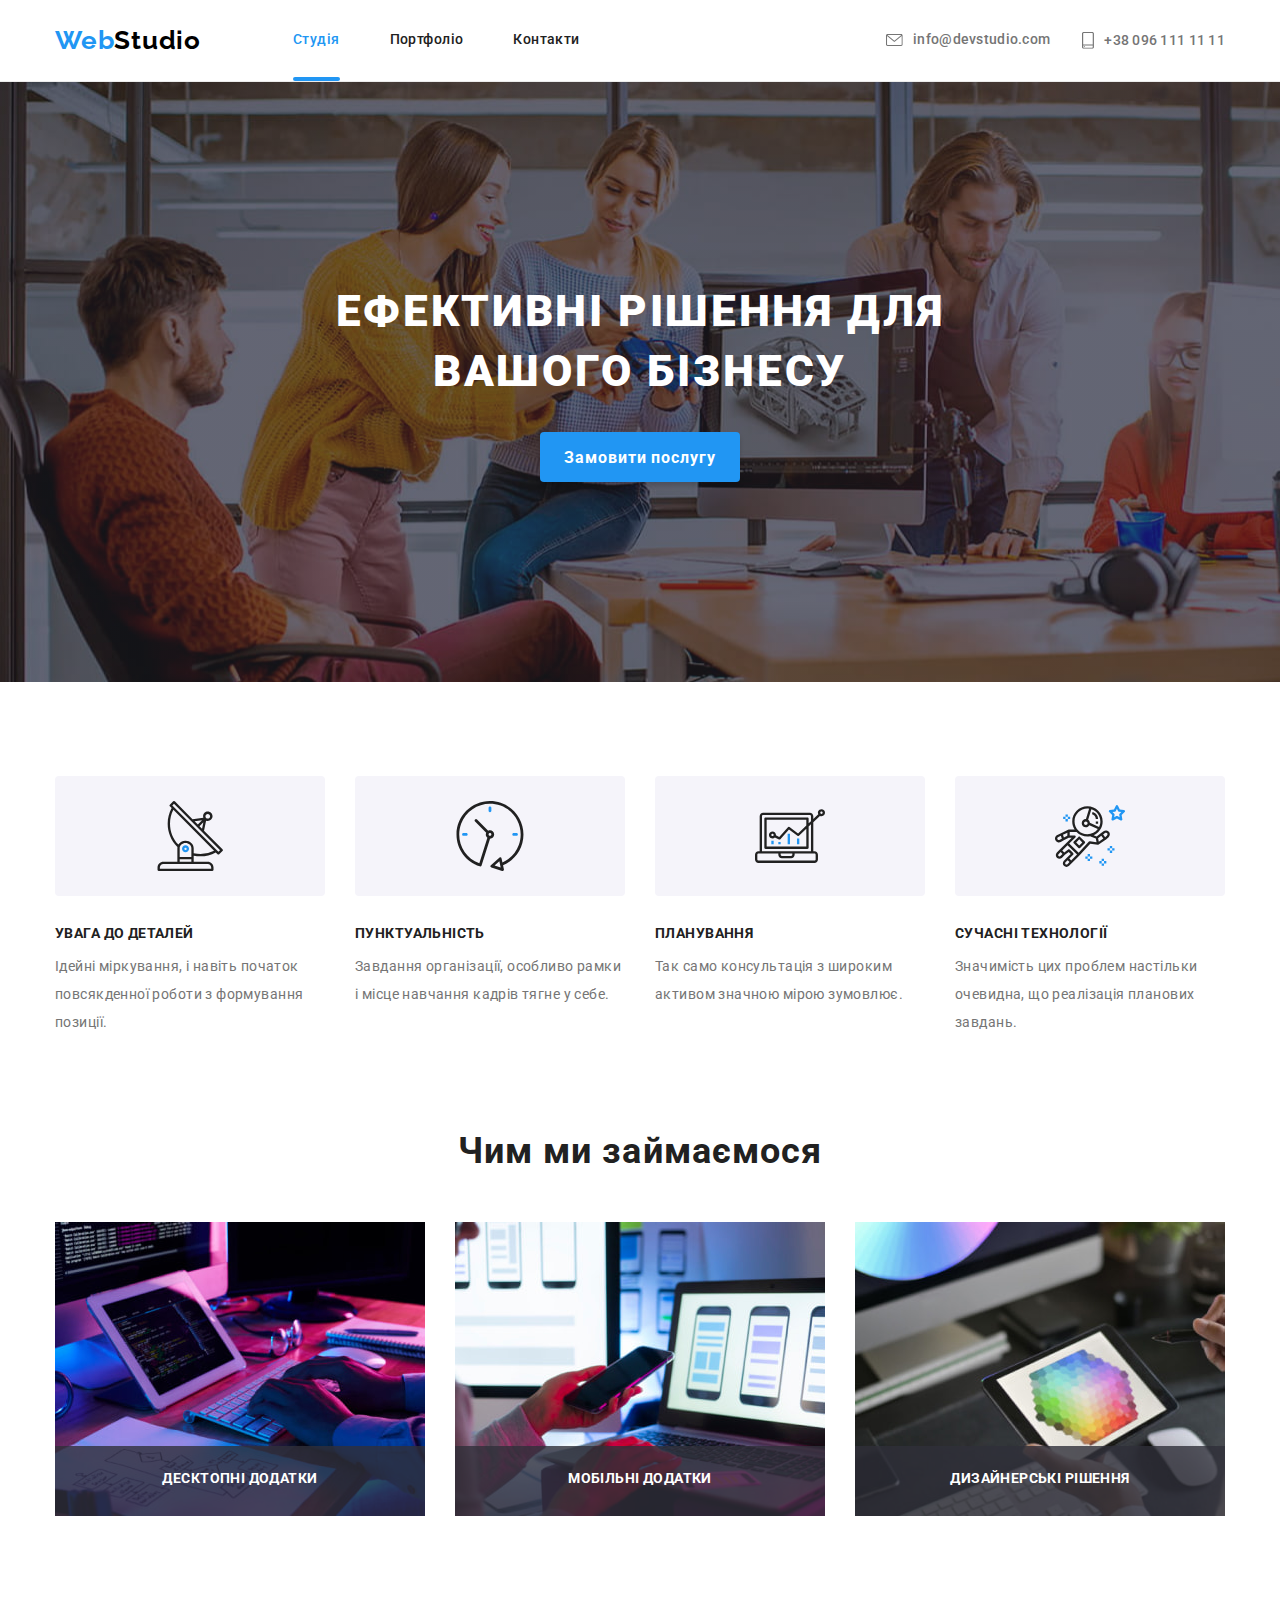
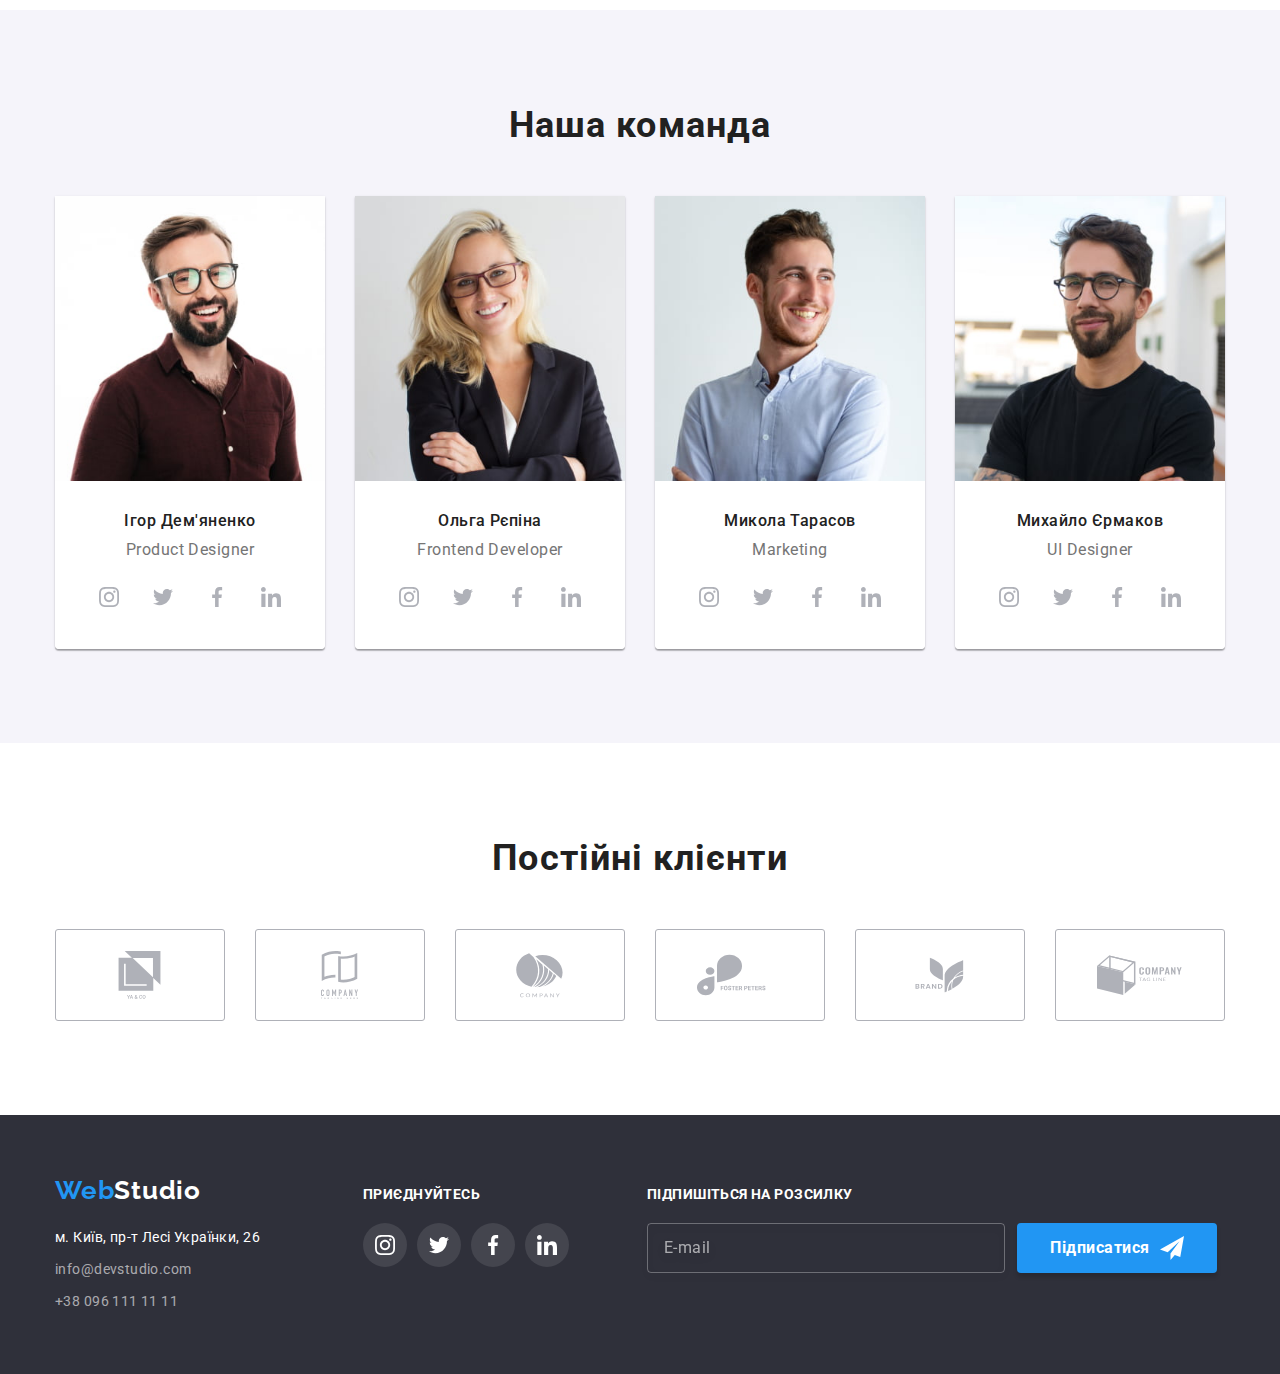
==== commit 817505bc: "Додає колір іконок футера, підсвічування акт сторінки в моб меню" ====
--- a/index.html
+++ b/index.html
@@ -129,7 +129,9 @@
 						<li class="activity__item">
 							<img
 								class="activity__img"
-								src="./images/img_1.jpg"
+								srcset="./images/activity/img_1.jpg 370w, ./images/activity/img_1@2x.jpg 740w, ./images/activity/img_1@3x.jpg 1110w"
+								sizes="370px"
+								src="./images/activity/img_1.jpg"
 								alt="Розробник пише код за комп'ютером "
 								width="370"
 							/>
@@ -140,7 +142,9 @@
 						<li class="activity__item">
 							<img
 								class="activity__img"
-								src="./images/img_2.jpg"
+								srcset="./images/activity/img_2.jpg 370w, ./images/activity/img_2@2x.jpg 740w, ./images/activity/img_2@3x.jpg 1110w"
+								sizes="370px"
+								src="./images/activity/img_2.jpg"
 								alt="Дизайнер розробляє мобільний додаток"
 								width="370"
 							/>
@@ -149,7 +153,13 @@
 							</div>
 						</li>
 						<li class="activity__item">
-							<img class="activity__img" src="./images/img_3.jpg" alt="Дизайнер працює з кольорами" width="370" />
+							<img class="activity__img"
+							srcset="./images/activity/img_3.jpg 370w, ./images/activity/img_3@2x.jpg 740w, ./images/activity/img_3@3x.jpg 1110w"
+							sizes="370px" 
+							src="./images/activity/img_3.jpg" 
+							alt="Дизайнер працює з кольорами" 
+							width="370" 
+							/>
 							<div class="activity__label">
 								<h3 class="activity__subtitle">Дизайнерські рішення</h3>
 							</div>
@@ -165,13 +175,14 @@
 						<li class="team__li-item">
 							<div class="team__card">
 								<img
-									srcset="./images/photo_1-450.jpg 450w, ./images/photo_1-354.jpg 354w, ./images/photo_1-270.jpg 270w"
+									srcset="./images/photo_1-450.jpg 450w, ./images/photo_1-450@2x.jpg 900w, ./images/photo_1-450@3x.jpg 1350w, 
+									./images/photo_1-354.jpg 354w, ./images/photo_1-354@2x.jpg 708w, ./images/photo_1-354@3x.jpg 1062w, 
+									./images/photo_1-270.jpg 270w, ./images/photo_1-270@2x.jpg 540w, ./images/photo_1-270@3x.jpg 810w"
 									sizes="(max-width: 767px) 450px, (min-width: 768px) 354px, (min-width: 1200px) 270px"
 									src="./images/photo_1-270.jpg"
 									alt="фото Ігор Дем'яненко"
 									class="team__img"
 								/>
-								<!-- <img src="./images/photo_1-450.jpg" alt="фото Ігор Дем'яненко" width="450" /> -->
 								<div class="team__txt">
 									<h3 class="section__name">Ігор Дем'яненко</h3>
 									<p class="team__position" lang="en">Product Designer</p>
@@ -211,13 +222,14 @@
 						<li class="team__li-item">
 							<div class="team__card">
 								<img
-									srcset="./images/photo_2-450.jpg 450w, ./images/photo_2-354.jpg 354w, ./images/photo_2-270.jpg 270w"
-									sizes="(max-width: 767px) 450px, (min-width: 768px) 354px, (min-width: 1200px) 270px"
+								srcset="./images/photo_2-450.jpg 450w, ./images/photo_2-450@2x.jpg 900w, ./images/photo_2-450@3x.jpg 1350w, 
+								./images/photo_2-354.jpg 354w, ./images/photo_2-354@2x.jpg 708w, ./images/photo_2-354@3x.jpg 1062w, 
+								./images/photo_2-270.jpg 270w, ./images/photo_2-270@2x.jpg 540w, ./images/photo_2-270@3x.jpg 810w"
+								sizes="(max-width: 767px) 450px, (min-width: 768px) 354px, (min-width: 1200px) 270px"
 									src="./images/photo_2-270.jpg"
 									alt="Фото Ольга Рєпіна"
 									class="team__img"
 								/>
-								<!-- <img src="./images/photo_2_mob.jpg" alt="Фото Ольга Рєпіна" width="450" /> -->
 								<div class="team__txt">
 									<h3 class="section__name">Ольга Рєпіна</h3>
 									<p class="team__position" lang="en">Frontend Developer</p>
@@ -257,13 +269,14 @@
 						<li class="team__li-item">
 							<div class="team__card">
 								<img
-									srcset="./images/photo_3-450.jpg 450w, ./images/photo_3-354.jpg 354w, ./images/photo_3-270.jpg 270w"
+								srcset="./images/photo_3-450.jpg 450w, ./images/photo_3-450@2x.jpg 900w, ./images/photo_3-450@3x.jpg 1350w, 
+								./images/photo_3-354.jpg 354w, ./images/photo_3-354@2x.jpg 708w, ./images/photo_3-354@3x.jpg 1062w, 
+								./images/photo_3-270.jpg 270w, ./images/photo_3-270@2x.jpg 540w, ./images/photo_3-270@3x.jpg 810w"
 									sizes="(max-width: 767px) 450px, (min-width: 768px) 354px, (min-width: 1200px) 270px"
 									src="./images/photo_3-270.jpg"
 									alt="Фото Микола Тарасов"
 									class="team__img"
 								/>
-								<!-- <img src="./images/photo_3_mob.jpg" alt="Фото Микола Тарасов" width="450" /> -->
 								<div class="team__txt">
 									<h3 class="section__name">Микола Тарасов</h3>
 									<p class="team__position" lang="en">Marketing</p>
@@ -303,13 +316,14 @@
 						<li class="team__li-item">
 							<div class="team__card">
 								<img
-									srcset="./images/photo_4-450.jpg 450w, ./images/photo_4-354.jpg 354w, ./images/photo_4-270.jpg 270w"
+								srcset="./images/photo_4-450.jpg 450w, ./images/photo_4-450@2x.jpg 900w, ./images/photo_4-450@3x.jpg 1350w, 
+								./images/photo_4-354.jpg 354w, ./images/photo_4-354@2x.jpg 708w, ./images/photo_4-354@3x.jpg 1062w, 
+								./images/photo_4-270.jpg 270w, ./images/photo_4-270@2x.jpg 540w, ./images/photo_4-270@3x.jpg 810w"
 									sizes="(max-width: 767px) 450px, (min-width: 768px) 354px, (min-width: 1200px) 270px"
 									src="./images/photo_4-270.jpg"
 									alt="Фото Михайло Єрмаков"
 									class="team__img"
 								/>
-								<!-- <img src="./images/photo_4_mob.jpg" alt="Фото Михайло Єрмаков" width="450" /> -->
 								<div class="team__txt">
 									<h3 class="section__name">Михайло Єрмаков</h3>
 									<p class="team__position" lang="en">UI Designer</p>
@@ -492,7 +506,7 @@
 				<form name="modal__form" autocomplete="on" class="modal-form">
 					<label class="modal__label">
 						Ім'я
-						<input class="modal__input" type="text" name="name" required/>
+						<input class="modal__input" type="text" name="name" required />
 						<span class="modal__icon-wrap">
 							<svg class="modal__icon" width="18" height="18">
 								<use href="./images/icons.svg#person-black"></use>
@@ -502,7 +516,7 @@
 
 					<label class="modal__label">
 						Телефон
-						<input class="modal__input" type="tel" name="tel" required/>
+						<input class="modal__input" type="tel" name="tel" required />
 						<span class="modal__icon-wrap">
 							<svg class="modal__icon" width="18" height="18">
 								<use href="./images/icons.svg#phone-black"></use>
@@ -512,7 +526,7 @@
 
 					<label class="modal__label">
 						Пошта
-						<input class="modal__input" type="email" name="mail" required/>
+						<input class="modal__input" type="email" name="mail" required />
 						<span class="modal__icon-wrap">
 							<svg class="modal__icon" width="18" height="18">
 								<use href="./images/icons.svg#email-black"></use>
@@ -548,9 +562,9 @@
 				</svg>
 			</button>
 			<ul class="mobile-menu__list list">
-				<li class="mobile-menu__item"><a href="/" class="menu__link">Студія</a></li>
-				<li class="mobile-menu__item"><a href="./portfolio.html" class="menu__link">Портфоліо</a></li>
-				<li class="mobile-menu__item"><a href="/" class="menu__link">Контакти</a></li>
+				<li class="mobile-menu__item"><a href="/" class="mobile-menu__link mobile-menu__link--current">Студія</a></li>
+				<li class="mobile-menu__item"><a href="./portfolio.html" class="mobile-menu__link">Портфоліо</a></li>
+				<li class="mobile-menu__item"><a href="/" class="mobile-menu__link">Контакти</a></li>
 			</ul>
 			<ul class="mobile-menu__contacts list">
 				<li class="mobile-menu__item"><a class="menu__tel" href="tel:+380961111111">+38 096 111 11 11</a></li>
@@ -566,4 +580,4 @@
 		<script src="./js/modal.js"></script>
 		<script defer src="js/mobile-menu.js"></script>
 	</body>
-</html>+</html>
--- a/css/main.min.css
+++ b/css/main.min.css
@@ -1 +1 @@
-:root{--main-font: "Roboto", Verdana, Arial, Helvetica, sans-serif;--main-font-size: 14px;--main-text-color: #757575;--title-text-color: #212121;--acsent-color: #2196F3;--white-color: #FFFFFF;--light-bg-color: #F5F4FA;--dark-bg-color: #2F303A;--button-color: #F5F4FA;--icons-color: #AFB1B8;--items: 3;--indent: 30px}h1,h2,h3,ul,p,img{margin:0}img{display:block}.list{padding:0;list-style:none}.clients__title,.team__title,.activity__title{margin-bottom:30px;text-align:center;font-weight:700;font-size:28px;line-height:1.18;letter-spacing:.03em;color:var(--title-text-color)}@media(min-width: 1200px){.clients__title,.team__title,.activity__title{font-weight:700;font-size:36px;line-height:1.167;letter-spacing:.03em;color:var(--title-text-color);text-align:center;margin-bottom:50px}}.visually-hidden{position:absolute;width:1px;height:1px;margin:-1px;border:0;padding:0;white-space:nowrap;-webkit-clip-path:inset(100%);clip-path:inset(100%);clip:rect(0 0 0 0);overflow:hidden}html{scroll-behavior:smooth}.page{font-family:var(--main-font);font-style:normal;font-weight:400;font-size:14px;line-height:1.71;letter-spacing:.03em;color:var(--main-text-color);background-color:var(--white-color)}.container{padding:0 15px;margin:0 auto;width:100vh;height:100%}@media(min-width: 480px){.container{width:480px;height:100%}}@media(min-width: 768px){.container{width:768px}}@media(min-width: 1200px){.container{width:1200px}}.portfolio-nav__btn,.button--send,.button--main{cursor:pointer;border-radius:4px;border:1px solid rgba(0,0,0,0)}.button--main{display:block;margin:0 auto;padding:10px 15px;width:200px;height:50px;font-weight:700;font-size:16px;line-height:1.88;letter-spacing:.06em;color:var(--white-color);-webkit-box-shadow:0px 4px 4px rgba(0,0,0,.15);box-shadow:0px 4px 4px rgba(0,0,0,.15);background-color:var(--acsent-color)}.button--send{margin:0 auto;padding:9px 28px;background-color:var(--acsent-color);width:200px;display:-webkit-box;display:-ms-flexbox;display:flex;-webkit-box-pack:center;-ms-flex-pack:center;justify-content:center;-webkit-box-align:center;-ms-flex-align:center;align-items:center;font-weight:700;font-size:16px;line-height:1.88;letter-spacing:.03em;color:var(--white-color);-webkit-box-shadow:0px 4px 4px rgba(0,0,0,.15);box-shadow:0px 4px 4px rgba(0,0,0,.15)}.button__icon{margin-left:10px;width:24px;height:24px;fill:var(--white-color)}.logo{display:-webkit-box;display:-ms-flexbox;display:flex;text-decoration:none;font-family:"Raleway",sans-serif;font-weight:700;font-size:24px;line-height:1.167;letter-spacing:.03em;color:#000}@media(min-width: 768px){.logo{margin-right:87px}}@media(min-width: 1200px){.logo{margin-right:92px;font-weight:700;font-size:26px;line-height:1.19;letter-spacing:.03em;color:#000}}.logo--accent{color:var(--acsent-color)}.logo--dark-them{margin:0 auto;color:var(--white-color);-webkit-box-pack:center;-ms-flex-pack:center;justify-content:center}@media(min-width: 1200px){.logo--dark-them{margin-right:92px}}.mobile-wrapper{display:-webkit-box;display:-ms-flexbox;display:flex;-webkit-box-pack:justify;-ms-flex-pack:justify;justify-content:space-between;-webkit-box-align:center;-ms-flex-align:center;align-items:center}.mobile-menu{position:fixed;top:0;left:0;width:100vw;height:100vh;padding:48px 25px;background-color:#fff;z-index:999;display:-webkit-box;display:-ms-flexbox;display:flex;-webkit-box-orient:vertical;-webkit-box-direction:normal;-ms-flex-direction:column;flex-direction:column;-webkit-transform:translateX(-100%);transform:translateX(-100%);-webkit-transition:-webkit-transform 250ms ease-in-out;transition:-webkit-transform 250ms ease-in-out;transition:transform 250ms ease-in-out;transition:transform 250ms ease-in-out, -webkit-transform 250ms ease-in-out}.mobile-menu.is-open{-webkit-transform:translateX(0);transform:translateX(0)}.mobile-menu__list{-webkit-box-flex:1;-ms-flex-positive:1;flex-grow:1}.mobile-menu__contacts{margin-top:auto;margin-bottom:64px}.menu__tel{font-weight:500;font-size:34px;line-height:1.18;letter-spacing:.02em;color:var(--acsent-color);text-decoration:none}.menu__mail{font-weight:500;font-size:24px;line-height:1.167;letter-spacing:.02em;color:var(--main-text-color);text-decoration:none}.mobile-menu__socials{display:-webkit-box;display:-ms-flexbox;display:flex}.mobile-menu__social-item{padding-right:10px}.mobile-menu__social-item:not(:first-child){border-left:1px solid rgba(33,33,33,.2);padding-left:10px}.mobile-menu__social-link{font-weight:500;font-size:18px;line-height:1.22;letter-spacing:.02em;color:var(--acsent-color);text-decoration:none}.mobile-menu__btn{min-height:40px;min-width:40px;display:-webkit-box;display:-ms-flexbox;display:flex;-webkit-box-align:center;-ms-flex-align:center;align-items:center;-webkit-box-pack:center;-ms-flex-pack:center;justify-content:center;margin-left:auto;padding:0;background-color:rgba(0,0,0,0);cursor:pointer;border:none;outline:none}.mobile-menu__btn.js-close-menu{position:absolute;top:10px;right:15px}.mobile-menu__btn:hover,.mobile-menu__btn:focus{color:var(--acsent-color)}@media(min-width: 768px){.mobile-menu__btn{display:none}}.mobile-menu__item:not(:last-child){margin-bottom:32px}.menu__link{font-weight:500;font-size:40px;line-height:1.175;letter-spacing:.02em;color:var(--title-text-color);text-decoration:none}.menu__link:hover,.menu__link:focus{color:var(--acsent-color)}.header{position:relative;border-bottom:1px solid #ececec;margin:0 auto}@media(min-width: 768px){.header{padding:0}}.header__wrapper{padding:10px 0;width:100%;display:-webkit-box;display:-ms-flexbox;display:flex;-webkit-box-align:center;-ms-flex-align:center;align-items:center;-webkit-box-pack:justify;-ms-flex-pack:justify;justify-content:space-between}@media(min-width: 768px){.header__wrapper{padding:0}}@media(min-width: 1200px){.header__wrapper{-webkit-box-pack:start;-ms-flex-pack:start;justify-content:flex-start}}.navigation{display:-webkit-box;display:-ms-flexbox;display:flex;-webkit-box-pack:justify;-ms-flex-pack:justify;justify-content:space-between;-webkit-box-align:center;-ms-flex-align:center;align-items:center}@media(max-width: 767px){.navigation{-webkit-box-pack:justify;-ms-flex-pack:justify;justify-content:space-between}}@media(max-width: 767px){.navigation{-webkit-box-pack:start;-ms-flex-pack:start;justify-content:flex-start}}.nav__list{display:none}@media(min-width: 768px){.nav__list{display:-webkit-box;display:-ms-flexbox;display:flex;-webkit-box-pack:justify;-ms-flex-pack:justify;justify-content:space-between;-webkit-box-align:center;-ms-flex-align:center;align-items:center;gap:50px;margin-right:95px}}.nav__link{display:inline-block;padding-top:32px;padding-bottom:33px;font-weight:500;font-size:14px;line-height:1.14;letter-spacing:.03em;color:#212121;text-decoration:none;-webkit-transition:color 250ms cubic-bezier(0.4, 0, 0.2, 1);transition:color 250ms cubic-bezier(0.4, 0, 0.2, 1)}.nav__link--current{color:var(--acsent-color);position:relative}.nav__link--current::after{content:"";position:absolute;bottom:0;display:block;width:100%;height:4px;background-color:var(--acsent-color);border-radius:2px}.nav__link:hover,.nav__link:focus{color:var(--acsent-color)}.auth-nav{display:none}@media(min-width: 768px){.auth-nav{display:-webkit-box;display:-ms-flexbox;display:flex;-webkit-box-orient:vertical;-webkit-box-direction:normal;-ms-flex-direction:column;flex-direction:column;-webkit-box-pack:start;-ms-flex-pack:start;justify-content:start;gap:10px;margin-left:auto}}@media(min-width: 1200px){.auth-nav{-webkit-box-orient:horizontal;-webkit-box-direction:normal;-ms-flex-direction:row;flex-direction:row;gap:30px;margin-left:auto}}.auth-nav__link{display:-webkit-box;display:-ms-flexbox;display:flex;-webkit-box-align:center;-ms-flex-align:center;align-items:center;font-weight:400;font-size:12px;line-height:1.167;letter-spacing:.02em;color:var(--main-text-color);text-decoration:none;-webkit-transition:color 250ms cubic-bezier(0.4, 0, 0.2, 1);transition:color 250ms cubic-bezier(0.4, 0, 0.2, 1)}.auth-nav__link:hover,.auth-nav__link:focus{color:var(--acsent-color)}@media(min-width: 1200px){.auth-nav__link{font-weight:500;font-size:14px;line-height:1.14;letter-spacing:.02em;color:var(--main-text-color)}}.auth-nav__icon{display:inline-block;fill:currentcolor}.auth-nav__icon--envelope{margin-right:10px;width:16.8px;height:12px}.auth-nav__icon--smartphon{margin-right:10px;margin-left:2px;width:12px;height:16.8px}.hero{padding-top:118px;padding-bottom:118px;max-width:480px;margin:0 auto;background-color:var(--dark-bg-color);text-align:center;background-image:-webkit-gradient(linear, left top, right top, from(rgba(47, 48, 58, 0.4)), to(rgba(47, 48, 58, 0.4))),url("../images/hero_mobile.jpg");background-image:linear-gradient(to right, rgba(47, 48, 58, 0.4), rgba(47, 48, 58, 0.4)),url("../images/hero_mobile.jpg");background-size:cover;background-repeat:no-repeat}@media(min-width: 768px){.hero{max-width:768px;background-image:-webkit-gradient(linear, left top, right top, from(rgba(47, 48, 58, 0.4)), to(rgba(47, 48, 58, 0.4))),url("../images/hero_tablet.jpg");background-image:linear-gradient(to right, rgba(47, 48, 58, 0.4), rgba(47, 48, 58, 0.4)),url("../images/hero_tablet.jpg")}}@media(min-width: 1200px){.hero{max-width:1600px;background-image:-webkit-gradient(linear, left top, right top, from(rgba(47, 48, 58, 0.4)), to(rgba(47, 48, 58, 0.4))),url("../images/hero_bg.jpg");background-image:linear-gradient(to right, rgba(47, 48, 58, 0.4), rgba(47, 48, 58, 0.4)),url("../images/hero_bg.jpg");padding-top:200px;padding-bottom:200px}}.hero__title{margin-bottom:30px;font-weight:900;font-size:26px;line-height:1.62;letter-spacing:.06em;color:var(--white-color);text-transform:uppercase}@media(min-width: 1200px){.hero__title{font-weight:900;font-size:44px;line-height:1.36;letter-spacing:.06em;color:var(--white-color)}}.features{padding-top:60px;padding-bottom:60px;background-color:var(--white-color)}@media(min-width: 1200px){.features{padding-top:94px;padding-bottom:94px}}@media(min-width: 768px){.features__list{display:-webkit-box;display:-ms-flexbox;display:flex;-ms-flex-wrap:wrap;flex-wrap:wrap;flex-wrap:wrap;gap:30px}}.features__card:not(:last-child){margin-bottom:30px}@media(min-width: 768px){.features__card:not(:last-child){margin-bottom:0}}@media(min-width: 768px){.features__card{--items: 2;--indent: 30px;-ms-flex-preferred-size:calc((100% - var(--indent)*(var(--items) - 1))/var(--items));flex-basis:calc((100% - var(--indent)*(var(--items) - 1))/var(--items))}}@media(min-width: 1200px){.features__card{--items: 4;--indent: 30px;-ms-flex-preferred-size:calc((100% - var(--indent)*(var(--items) - 1))/var(--items));flex-basis:calc((100% - var(--indent)*(var(--items) - 1))/var(--items))}}.features__item{display:-webkit-box;display:-ms-flexbox;display:flex;-webkit-box-align:center;-ms-flex-align:center;align-items:center;-webkit-box-pack:center;-ms-flex-pack:center;justify-content:center;width:100%;height:120px;margin-bottom:30px;background:var(--light-bg-color);border-radius:4px}.features__icon{display:inline-block}.features__title{margin-bottom:10px;text-align:center;font-weight:700;font-size:14px;line-height:1.14;letter-spacing:.03em;color:var(--title-text-color);text-transform:uppercase}@media(min-width: 768px){.features__title{text-align:left}}.features__txt{font-weight:400;font-size:14px;line-height:2;letter-spacing:.03em;color:var(--main-text-color)}.activity{display:none;padding-top:0;padding-bottom:94px;border-color:var(--white-color)}@media(min-width: 1200px){.activity{display:block}}.activity__list{display:-webkit-box;display:-ms-flexbox;display:flex;-webkit-box-align:center;-ms-flex-align:center;align-items:center;gap:var(--indent)}.activity__item{position:relative;-ms-flex-preferred-size:calc((100% - var(--indent)*(var(--items) - 1))/var(--items));flex-basis:calc((100% - var(--indent)*(var(--items) - 1))/var(--items))}.activity__label{position:absolute;bottom:0;width:100%;height:70px;padding-top:25px;background-color:rgba(47,48,58,.8)}.activity__subtitle{font-weight:700;font-size:14px;line-height:1.14;letter-spacing:.03em;color:#fff;text-transform:uppercase;text-align:center}.social{width:206px;margin:0 auto;display:-webkit-box;display:-ms-flexbox;display:flex}.social__icon--dark-them{fill:var(--white-color);-webkit-transition:fill 250ms cubic-bezier(0.4, 0, 0.2, 1);transition:fill 250ms cubic-bezier(0.4, 0, 0.2, 1)}.social__link{display:-webkit-box;display:-ms-flexbox;display:flex;-webkit-box-pack:center;-ms-flex-pack:center;justify-content:center;-webkit-box-align:center;-ms-flex-align:center;align-items:center;width:44px;height:44px;background-color:rgba(255,255,255,.1);border-radius:50%;-webkit-transition:background-color 250ms cubic-bezier(0.4, 0, 0.2, 1);transition:background-color 250ms cubic-bezier(0.4, 0, 0.2, 1)}.social__link:hover,.social__link:focus{background-color:var(--acsent-color)}.social__item{position:relative;width:calc((100% - 30px)/4);-o-object-position:center;object-position:center}.social__item:not(:first-child){margin-left:10px}.social__icon{fill:var(--icons-color);position:absolute;width:20px;height:20px;top:50%;left:50%;-webkit-transform:translate(-50%, -50%);transform:translate(-50%, -50%);-webkit-transition:fill 250ms cubic-bezier(0.4, 0, 0.2, 1);transition:fill 250ms cubic-bezier(0.4, 0, 0.2, 1)}.social__link:hover .social__icon,.social__link:focus .social__icon{fill:var(--white-color)}.team{padding-top:60px;padding-bottom:60px;background-color:var(--light-bg-color)}@media(min-width: 1200px){.team{padding-top:94px;padding-bottom:94px}}@media(min-width: 768px){.team__list{display:-webkit-box;display:-ms-flexbox;display:flex;-ms-flex-wrap:wrap;flex-wrap:wrap;gap:30px}}.team__card{width:100%;border-radius:0px 0px 4px 4px;-webkit-box-shadow:0px 1px 3px rgba(0,0,0,.12),0px 1px 1px rgba(0,0,0,.14),0px 2px 1px rgba(0,0,0,.2);box-shadow:0px 1px 3px rgba(0,0,0,.12),0px 1px 1px rgba(0,0,0,.14),0px 2px 1px rgba(0,0,0,.2)}.team__img{width:100%}@media(min-width: 480px){.team__img{width:450px}}@media(min-width: 768px){.team__img{width:354px}}@media(min-width: 1200px){.team__img{width:270px}}.team__li-item{text-align:center}.team__li-item:not(:last-child){margin-bottom:30px}@media(min-width: 768px){.team__li-item:not(:last-child){margin-bottom:0}}@media(min-width: 768px){.team__li-item{--items: 2;--indent: 30px;-ms-flex-preferred-size:calc((100% - var(--indent)*(var(--items) - 1))/var(--items));flex-basis:calc((100% - var(--indent)*(var(--items) - 1))/var(--items))}}@media(min-width: 1200px){.team__li-item{--items: 4;--indent: 30px;-ms-flex-preferred-size:calc((100% - var(--indent)*(var(--items) - 1))/var(--items));flex-basis:calc((100% - var(--indent)*(var(--items) - 1))/var(--items))}}.team__txt{padding:30px 30px 24px;border-radius:0px 0px 4px 4px;background-color:var(--white-color)}@media(min-width: 1200px){.team__txt{padding:30px}}.section__name{margin-bottom:10px;text-align:center;font-weight:500;font-size:16px;line-height:1.19;letter-spacing:.03em;color:var(--title-text-color)}.team__position{margin-bottom:16px;font-weight:400;font-size:16px;line-height:1.19;letter-spacing:.03em;color:var(--main-text-color);text-align:center}.clients{padding-top:60px;padding-bottom:60px}@media(min-width: 1200px){.clients{padding-top:94px;padding-bottom:94px}}.clients__list{display:-webkit-box;display:-ms-flexbox;display:flex;-ms-flex-wrap:wrap;flex-wrap:wrap;gap:30px}.clients__item{height:92px;width:calc((100% - 30px)/2)}@media(min-width: 768px){.clients__item{--items: 3;--indent: 30px;-ms-flex-preferred-size:calc((100% - var(--indent)*(var(--items) - 1))/var(--items));flex-basis:calc((100% - var(--indent)*(var(--items) - 1))/var(--items))}}@media(min-width: 1200px){.clients__item{--items: 6;--indent: 30px;-ms-flex-preferred-size:calc((100% - var(--indent)*(var(--items) - 1))/var(--items));flex-basis:calc((100% - var(--indent)*(var(--items) - 1))/var(--items))}}.clients__link{display:-webkit-box;display:-ms-flexbox;display:flex;-webkit-box-pack:center;-ms-flex-pack:center;justify-content:center;-webkit-box-align:center;-ms-flex-align:center;align-items:center;width:100%;height:100%;border:1px solid #afb1b8;border-radius:3px;-webkit-transition:border 250ms cubic-bezier(0.4, 0, 0.2, 1);transition:border 250ms cubic-bezier(0.4, 0, 0.2, 1)}.clients__link:hover,.clients__link:focus{border:1px solid var(--acsent-color)}.clients__logo{fill:var(--icons-color);width:85px;height:48px;-webkit-transition:fill 250ms cubic-bezier(0.4, 0, 0.2, 1);transition:fill 250ms cubic-bezier(0.4, 0, 0.2, 1)}.clients__link:hover .clients__logo,.clients__link:focus .clients__logo{fill:var(--acsent-color)}.footer{padding-top:60px;padding-bottom:60px;background-color:var(--dark-bg-color);font-style:normal}.footer__wrapper{text-align:center}@media(min-width: 768px){.footer__wrapper{display:-webkit-box;display:-ms-flexbox;display:flex;-webkit-box-pack:center;-ms-flex-pack:center;justify-content:center;-webkit-box-align:baseline;-ms-flex-align:baseline;align-items:baseline;gap:165px;margin-bottom:60px}}@media(min-width: 1200px){.footer__wrapper{gap:70px;margin-bottom:0}}.footer__wrapper--desctop{display:block;margin-bottom:0}@media(min-width: 1200px){.footer__wrapper--desctop{display:-webkit-box;display:-ms-flexbox;display:flex;-webkit-box-pack:center;-ms-flex-pack:center;justify-content:center;-webkit-box-align:baseline;-ms-flex-align:baseline;align-items:baseline;margin-bottom:0}}address{margin-top:20px;margin-bottom:60px}@media(min-width: 768px){address{margin-bottom:0}}@media(min-width: 1200px){address{text-align:left}}.footer__contact:not(:last-child){margin-bottom:8px}.footer__link{display:inline-block;font-style:normal;font-weight:400;font-size:14px;line-height:1.71;letter-spacing:.03em;color:rgba(255,255,255,.6);text-decoration:none;-webkit-transition:color 250ms cubic-bezier(0.4, 0, 0.2, 1);transition:color 250ms cubic-bezier(0.4, 0, 0.2, 1)}.footer__link:hover,.footer__link:focus{color:var(--acsent-color)}.footer__link--physical{color:var(--white-color)}.footer__title{margin-bottom:20px;font-weight:700;font-size:14px;line-height:1.14;letter-spacing:.03em;color:var(--white-color);text-transform:uppercase}@media(min-width: 1200px){.footer__title{text-align:left}}.footer__join{text-align:center;margin-bottom:60px}@media(min-width: 768px){.footer__join{margin-bottom:0}}.footer__subscribe{margin:0 auto;text-align:center}.footer__send-block{-webkit-box-align:center;-ms-flex-align:center;align-items:center}@media(min-width: 1200px){.footer__send-block{margin-bottom:0;display:-webkit-box;display:-ms-flexbox;display:flex;-webkit-box-align:center;-ms-flex-align:center;align-items:center}}.footer__input{margin-bottom:20px;padding:15px 16px;width:100%;height:50px;background-color:rgba(0,0,0,0);border:1px solid rgba(255,255,255,.3);-webkit-filter:drop-shadow(0px 4px 4px rgba(0, 0, 0, 0.15));filter:drop-shadow(0px 4px 4px rgba(0, 0, 0, 0.15));border-radius:4px;font-size:16px;line-height:1.25;letter-spacing:.03em;color:var(--white-color)}@media(min-width: 768px){.footer__input{width:450px}}@media(min-width: 1200px){.footer__input{width:358px;margin-bottom:0;margin-right:12px}}.footer__form input::-webkit-input-placeholder{font-size:16px;line-height:1.25;color:rgba(255,255,255,.6)}.footer__form input::-moz-placeholder{font-size:16px;line-height:1.25;color:rgba(255,255,255,.6)}.footer__form input:-ms-input-placeholder{font-size:16px;line-height:1.25;color:rgba(255,255,255,.6)}.footer__form input::-ms-input-placeholder{font-size:16px;line-height:1.25;color:rgba(255,255,255,.6)}.footer__form input::placeholder{font-size:16px;line-height:1.25;color:rgba(255,255,255,.6)}.backdrop{position:fixed;display:-webkit-box;display:-ms-flexbox;display:flex;-webkit-box-pack:center;-ms-flex-pack:center;justify-content:center;-webkit-box-align:center;-ms-flex-align:center;align-items:center;top:0;left:0;width:100vw;height:100vh;z-index:10;-webkit-transform:translatex(0) scale(1);transform:translatex(0) scale(1);opacity:1;pointer-events:visible;padding:15px 15px;background-color:rgba(0,0,0,.2);-webkit-transition:opacity 250ms cubic-bezier(0.4, 0, 0.2, 1) 200ms,visibility 250ms cubic-bezier(0.4, 0, 0.2, 1),-webkit-transform 250ms cubic-bezier(0.4, 0, 0.2, 1);transition:opacity 250ms cubic-bezier(0.4, 0, 0.2, 1) 200ms,visibility 250ms cubic-bezier(0.4, 0, 0.2, 1),-webkit-transform 250ms cubic-bezier(0.4, 0, 0.2, 1);transition:transform 250ms cubic-bezier(0.4, 0, 0.2, 1),opacity 250ms cubic-bezier(0.4, 0, 0.2, 1) 200ms,visibility 250ms cubic-bezier(0.4, 0, 0.2, 1);transition:transform 250ms cubic-bezier(0.4, 0, 0.2, 1),opacity 250ms cubic-bezier(0.4, 0, 0.2, 1) 200ms,visibility 250ms cubic-bezier(0.4, 0, 0.2, 1),-webkit-transform 250ms cubic-bezier(0.4, 0, 0.2, 1)}.is-hidden{visibility:hidden;opacity:0;pointer-events:none;-webkit-transform:translatex(-100%) scale(0);transform:translatex(-100%) scale(0)}.modal{position:absolute;padding:40px;width:100%;height:609px;background:var(--white-color);-webkit-box-shadow:0px 1px 3px rgba(0,0,0,.12),0px 1px 1px rgba(0,0,0,.14),0px 2px 1px rgba(0,0,0,.2);box-shadow:0px 1px 3px rgba(0,0,0,.12),0px 1px 1px rgba(0,0,0,.14),0px 2px 1px rgba(0,0,0,.2);border-radius:4px;opacity:1;top:50%;left:50%;-webkit-transform:translate(-50%, -50%) scale(1);transform:translate(-50%, -50%) scale(1);pointer-events:visible;-webkit-transition:opacity 250ms cubic-bezier(0.4, 0, 0.2, 1) 200ms,visibility 250ms cubic-bezier(0.4, 0, 0.2, 1),-webkit-transform 250ms cubic-bezier(0.4, 0, 0.2, 1) 200ms;transition:opacity 250ms cubic-bezier(0.4, 0, 0.2, 1) 200ms,visibility 250ms cubic-bezier(0.4, 0, 0.2, 1),-webkit-transform 250ms cubic-bezier(0.4, 0, 0.2, 1) 200ms;transition:opacity 250ms cubic-bezier(0.4, 0, 0.2, 1) 200ms,transform 250ms cubic-bezier(0.4, 0, 0.2, 1) 200ms,visibility 250ms cubic-bezier(0.4, 0, 0.2, 1);transition:opacity 250ms cubic-bezier(0.4, 0, 0.2, 1) 200ms,transform 250ms cubic-bezier(0.4, 0, 0.2, 1) 200ms,visibility 250ms cubic-bezier(0.4, 0, 0.2, 1),-webkit-transform 250ms cubic-bezier(0.4, 0, 0.2, 1) 200ms}.backdrop.is-hidden .modal{opacity:0;-webkit-transform:scale(2);transform:scale(2);pointer-events:none;visibility:hidden}@media(min-width: 480px){.modal{width:450px;height:609px}}@media(min-width: 1200px){.modal{width:528px;min-height:581px}}.modal__close{position:absolute;display:-webkit-box;display:-ms-flexbox;display:flex;-webkit-box-pack:center;-ms-flex-pack:center;justify-content:center;-webkit-box-align:center;-ms-flex-align:center;align-items:center;top:8px;right:8px;width:30px;height:30px;border:1px solid rgba(0,0,0,.1);border-radius:50%;background-color:var(--white-color)}.modal__close::before,.modal__close::after{content:"";position:absolute;display:block;width:14px;height:2px;background-color:#000;border-radius:1px;-webkit-transition:background-color 250ms cubic-bezier(0.4, 0, 0.2, 1),-webkit-transform 250ms cubic-bezier(0.4, 0, 0.2, 1);transition:background-color 250ms cubic-bezier(0.4, 0, 0.2, 1),-webkit-transform 250ms cubic-bezier(0.4, 0, 0.2, 1);transition:background-color 250ms cubic-bezier(0.4, 0, 0.2, 1),transform 250ms cubic-bezier(0.4, 0, 0.2, 1);transition:background-color 250ms cubic-bezier(0.4, 0, 0.2, 1),transform 250ms cubic-bezier(0.4, 0, 0.2, 1),-webkit-transform 250ms cubic-bezier(0.4, 0, 0.2, 1)}.modal__close::before{-webkit-transform:rotate(45deg);transform:rotate(45deg)}.modal__close::after{-webkit-transform:rotate(-45deg);transform:rotate(-45deg)}.modal__close:hover::before,.modal__close:focus::before{background-color:var(--acsent-color);-webkit-transform:rotate(405deg);transform:rotate(405deg)}.modal__close:hover::after,.modal__close:focus::after{background-color:var(--acsent-color);-webkit-transform:rotate(315deg);transform:rotate(315deg)}.modal__form{display:-webkit-box;display:-ms-flexbox;display:flex;-webkit-box-orient:vertical;-webkit-box-direction:normal;-ms-flex-direction:column;flex-direction:column;font-weight:400;font-size:12px;line-height:1.167;letter-spacing:.01em;color:var(--main-text-color)}.modal__title{margin-bottom:10px;font-weight:700;font-size:20px;line-height:1.5;letter-spacing:.03em;color:var(--title-text-color);text-align:center}.modal__label{position:relative;font-weight:400;font-size:12px;line-height:1.17;letter-spacing:.01em;color:var(--main-text-color)}.modal__input{padding:12px 42px;width:100%;height:40px;border:1px solid rgba(33,33,33,.2);border-radius:4px;-webkit-transition:outline 250ms cubic-bezier(0.4, 0, 0.2, 1);transition:outline 250ms cubic-bezier(0.4, 0, 0.2, 1)}.modal__input:focus{outline-offset:-1px;outline:1px solid var(--acsent-color)}@media(min-width: 1200px){.modal__input{margin-bottom:3px}}.modal__icon{position:absolute;top:29px;left:12px;fill:currentColor}.modal__comment{resize:none;padding:12px 16px;width:100%;height:120px;border:1px solid rgba(33,33,33,.2);border-radius:4px;font-weight:400;font-size:12px;line-height:1.17;letter-spacing:.01em;color:rgba(117,117,117,.5);-webkit-transition:outline 250ms cubic-bezier(0.4, 0, 0.2, 1);transition:outline 250ms cubic-bezier(0.4, 0, 0.2, 1)}.modal__comment:focus{outline-offset:-1px;outline:1px solid var(--acsent-color)}.modal__icon-wrap{color:var(--title-text-color);-webkit-transition:color 250ms cubic-bezier(0.4, 0, 0.2, 1);transition:color 250ms cubic-bezier(0.4, 0, 0.2, 1)}.modal__label:focus-within .modal__icon-wrap{color:var(--acsent-color)}.checkbox{display:-webkit-box;display:-ms-flexbox;display:flex;-webkit-box-pack:center;-ms-flex-pack:center;justify-content:center;-webkit-box-align:center;-ms-flex-align:center;align-items:center;margin:20px auto 30px;font-weight:400;font-size:12px;line-height:1.167;letter-spacing:.03em;color:var(--main-text-color)}@media(min-width: 1200px){.checkbox{font-weight:400;font-size:14px;line-height:1.71;letter-spacing:.03em;color:var(--main-text-color)}}.checkbox__link{margin-left:4px;color:var(--acsent-color)}.checkbox__input{display:inline-block;position:absolute;width:1px;height:1px;overflow:hidden;clip:rect(0 0 0 0)}.checkbox__icon{margin-right:9px;display:block;width:16;height:16px;border:2px solid var(--title-text-color);border-radius:2px;fill:rgba(0,0,0,0);-webkit-transition:fill 250ms cubic-bezier(0.4, 0, 0.2, 1),background-color 250ms cubic-bezier(0.4, 0, 0.2, 1),border 250ms cubic-bezier(0.4, 0, 0.2, 1);transition:fill 250ms cubic-bezier(0.4, 0, 0.2, 1),background-color 250ms cubic-bezier(0.4, 0, 0.2, 1),border 250ms cubic-bezier(0.4, 0, 0.2, 1)}.checkbox__input:checked~.checkbox__icon{fill:var(--white-color);background-color:var(--acsent-color);border:2px solid var(--acsent-color)}.portfolio{padding-top:94px;padding-bottom:94px}.portfolio-nav{display:-webkit-box;display:-ms-flexbox;display:flex;-webkit-box-pack:center;-ms-flex-pack:center;justify-content:center;margin-bottom:50px;-ms-flex-wrap:wrap;flex-wrap:wrap;-webkit-column-gap:8px;-moz-column-gap:8px;column-gap:8px;row-gap:15px;-webkit-box-pack:start;-ms-flex-pack:start;justify-content:start;-webkit-box-align:center;-ms-flex-align:center;align-items:center}@media(min-width: 768px){.portfolio-nav{-webkit-box-pack:center;-ms-flex-pack:center;justify-content:center}}.portfolio-nav__btn{display:block;padding:6px 25px;font-weight:500;font-size:16px;line-height:1.62;letter-spacing:.03em;color:var(--title-text-color);background-color:var(--button-color);text-align:center;-webkit-transition-property:color,background-color,-webkit-box-shadow;transition-property:color,background-color,-webkit-box-shadow;transition-property:color,background-color,box-shadow;transition-property:color,background-color,box-shadow,-webkit-box-shadow;-webkit-transition-duration:250ms;transition-duration:250ms;-webkit-transition-timing-function:cubic-bezier(0.4, 0, 0.2, 1);transition-timing-function:cubic-bezier(0.4, 0, 0.2, 1)}.portfolio-nav__btn.active,.portfolio-nav__btn:hover,.portfolio-nav__btn:focus{color:var(--white-color);background-color:var(--acsent-color);cursor:pointer;-webkit-box-shadow:0px 3px 1px rgba(0,0,0,.1),0px 1px 2px rgba(0,0,0,.08),0px 2px 2px rgba(0,0,0,.12);box-shadow:0px 3px 1px rgba(0,0,0,.1),0px 1px 2px rgba(0,0,0,.08),0px 2px 2px rgba(0,0,0,.12)}@media(min-width: 768px){.portfolio__list{display:-webkit-box;display:-ms-flexbox;display:flex;-ms-flex-wrap:wrap;flex-wrap:wrap;gap:30px}}.portfolio__item{width:100%}@media(max-width: 767px){.portfolio__item:not(:last-child){margin-bottom:30px}}@media(min-width: 768px){.portfolio__item{margin-bottom:0;--items: 2;--indent: 30px;-ms-flex-preferred-size:calc((100% - var(--indent)*(var(--items) - 1))/var(--items));flex-basis:calc((100% - var(--indent)*(var(--items) - 1))/var(--items))}}@media(min-width: 1200px){.portfolio__item{margin-bottom:0;--items: 4;--indent: 30px;-ms-flex-preferred-size:calc((100% - var(--indent)*(var(--items) - 1))/var(--items));flex-basis:calc((100% - var(--indent)*(var(--items) - 1))/var(--items))}}.portfolio__link{display:block;text-decoration:none;-webkit-transition:-webkit-box-shadow 250ms cubic-bezier(0.4, 0, 0.2, 1);transition:-webkit-box-shadow 250ms cubic-bezier(0.4, 0, 0.2, 1);transition:box-shadow 250ms cubic-bezier(0.4, 0, 0.2, 1);transition:box-shadow 250ms cubic-bezier(0.4, 0, 0.2, 1), -webkit-box-shadow 250ms cubic-bezier(0.4, 0, 0.2, 1)}.portfolio__link:hover,.portfolio__link:focus{-webkit-box-shadow:0px 1px 1px rgba(0,0,0,.12),0px 4px 4px rgba(0,0,0,.06),1px 4px 6px rgba(0,0,0,.16);box-shadow:0px 1px 1px rgba(0,0,0,.12),0px 4px 4px rgba(0,0,0,.06),1px 4px 6px rgba(0,0,0,.16)}.portfolio__info{padding:20px 24px;height:110px;border-bottom:1px solid #ececec;border-right:1px solid #ececec;border-left:1px solid #ececec;display:-webkit-box;display:-ms-flexbox;display:flex;-webkit-box-orient:vertical;-webkit-box-direction:normal;-ms-flex-direction:column;flex-direction:column}@media(min-width: 768px)and (max-width: 1199px){.portfolio__item:nth-child(-n+2) .portfolio__info{height:146px}}.portfolio__subtitle{margin-bottom:4px;font-weight:700;font-size:18px;line-height:2;letter-spacing:.04em;color:var(--title-text-color)}.portfolio__text{font-size:16px;line-height:1.87;color:var(--main-text-color)}.portfolio__thumb{position:relative;overflow:hidden}.portfolio__img{-o-object-fit:cover;object-fit:cover;width:100%}@media(min-width: 480px){.portfolio__img{width:450px;height:294px}}@media(min-width: 768px){.portfolio__img{width:354px;height:294px}}@media(min-width: 1200px){.portfolio__img{width:370px;height:294px}}.portfolio__overlay{position:absolute;top:0;left:0;width:100%;height:100%;padding:77px 24px;background-color:rgba(33,150,243,.9);-webkit-transform:translatey(100%);transform:translatey(100%);-webkit-transition:-webkit-transform 250ms cubic-bezier(0.4, 0, 0.2, 1);transition:-webkit-transform 250ms cubic-bezier(0.4, 0, 0.2, 1);transition:transform 250ms cubic-bezier(0.4, 0, 0.2, 1);transition:transform 250ms cubic-bezier(0.4, 0, 0.2, 1), -webkit-transform 250ms cubic-bezier(0.4, 0, 0.2, 1)}.portfolio__link:hover .portfolio__overlay,.portfolio__link:focus .portfolio__overlay{-webkit-transform:translatey(0);transform:translatey(0)}@media(min-width: 768px){.portfolio__overlay{padding:50px 24px 75px}}@media(min-width: 1200px){.portfolio__overlay{padding:63px 24px}}.portfolio__overlay-txt{font-weight:400;font-size:18px;line-height:1.56;letter-spacing:.03em;color:var(--white-color)}/*# sourceMappingURL=main.min.css.map */+:root{--main-font: "Roboto", Verdana, Arial, Helvetica, sans-serif;--main-font-size: 14px;--main-text-color: #757575;--title-text-color: #212121;--acsent-color: #2196f3;--white-color: #ffffff;--light-bg-color: #f5f4fa;--dark-bg-color: #2f303a;--button-color: #f5f4fa;--icons-color: #afb1b8;--items: 3;--indent: 30px}h1,h2,h3,ul,p,img{margin:0}img{display:block}.list{padding:0;list-style:none}.clients__title,.team__title,.activity__title{margin-bottom:30px;text-align:center;font-weight:700;font-size:28px;line-height:1.18;letter-spacing:.03em;color:var(--title-text-color)}@media(min-width: 1200px){.clients__title,.team__title,.activity__title{font-weight:700;font-size:36px;line-height:1.167;letter-spacing:.03em;color:var(--title-text-color);text-align:center;margin-bottom:50px}}.visually-hidden{position:absolute;width:1px;height:1px;margin:-1px;border:0;padding:0;white-space:nowrap;-webkit-clip-path:inset(100%);clip-path:inset(100%);clip:rect(0 0 0 0);overflow:hidden}html{scroll-behavior:smooth}.page{font-family:var(--main-font);font-style:normal;font-weight:400;font-size:14px;line-height:1.71;letter-spacing:.03em;color:var(--main-text-color);background-color:var(--white-color)}.container{padding:0 15px;margin:0 auto;width:100%}@media(min-width: 480px){.container{width:480px}}@media(min-width: 768px){.container{width:768px}}@media(min-width: 1200px){.container{width:1200px}}.portfolio-nav__btn,.button--send,.button--main{cursor:pointer;border-radius:4px;border:1px solid rgba(0,0,0,0)}.button--main{display:block;margin:0 auto;padding:10px 15px;width:200px;height:50px;font-weight:700;font-size:16px;line-height:1.88;letter-spacing:.06em;color:var(--white-color);-webkit-box-shadow:0px 4px 4px rgba(0,0,0,.15);box-shadow:0px 4px 4px rgba(0,0,0,.15);background-color:var(--acsent-color)}.button--send{margin:0 auto;padding:9px 28px;background-color:var(--acsent-color);width:200px;display:-webkit-box;display:-ms-flexbox;display:flex;-webkit-box-pack:center;-ms-flex-pack:center;justify-content:center;-webkit-box-align:center;-ms-flex-align:center;align-items:center;font-weight:700;font-size:16px;line-height:1.88;letter-spacing:.03em;color:var(--white-color);-webkit-box-shadow:0px 4px 4px rgba(0,0,0,.15);box-shadow:0px 4px 4px rgba(0,0,0,.15)}.button__icon{margin-left:10px;width:24px;height:24px;fill:var(--white-color)}.logo{display:-webkit-box;display:-ms-flexbox;display:flex;text-decoration:none;font-family:"Raleway",sans-serif;font-weight:700;font-size:24px;line-height:1.167;letter-spacing:.03em;color:#000}@media(min-width: 768px){.logo{margin-right:87px}}@media(min-width: 1200px){.logo{margin-right:92px;font-weight:700;font-size:26px;line-height:1.19;letter-spacing:.03em;color:#000}}.logo--accent{color:var(--acsent-color)}.logo--dark-them{margin:0 auto;color:var(--white-color);-webkit-box-pack:center;-ms-flex-pack:center;justify-content:center}@media(min-width: 1200px){.logo--dark-them{margin-right:92px}}.mobile-wrapper{display:-webkit-box;display:-ms-flexbox;display:flex;-webkit-box-pack:justify;-ms-flex-pack:justify;justify-content:space-between;-webkit-box-align:center;-ms-flex-align:center;align-items:center}.mobile-menu{position:fixed;top:0;left:0;width:100vw;height:100vh;padding:48px 25px;background-color:#fff;z-index:999;display:-webkit-box;display:-ms-flexbox;display:flex;-webkit-box-orient:vertical;-webkit-box-direction:normal;-ms-flex-direction:column;flex-direction:column;-webkit-transform:translateX(-150%);transform:translateX(-150%);-webkit-transition:-webkit-transform 250ms cubic-bezier(0.4, 0, 0.2, 1);transition:-webkit-transform 250ms cubic-bezier(0.4, 0, 0.2, 1);transition:transform 250ms cubic-bezier(0.4, 0, 0.2, 1);transition:transform 250ms cubic-bezier(0.4, 0, 0.2, 1), -webkit-transform 250ms cubic-bezier(0.4, 0, 0.2, 1)}.mobile-menu.is-open{-webkit-transform:translateX(0);transform:translateX(0)}.mobile-menu__list{-webkit-box-flex:1;-ms-flex-positive:1;flex-grow:1}.mobile-menu__contacts{margin-top:auto;margin-bottom:64px}.menu__tel{font-weight:500;font-size:26px;line-height:1.18;letter-spacing:.02em;color:var(--acsent-color);text-decoration:none}@media(min-width: 390px){.menu__tel{font-weight:500;font-size:34px;line-height:1.18;letter-spacing:.02em;color:var(--acsent-color)}}.menu__mail{font-weight:500;font-size:20px;line-height:1.167;letter-spacing:.02em;color:var(--main-text-color);text-decoration:none}@media(min-width: 390px){.menu__mail{font-weight:500;font-size:24px;line-height:1.167;letter-spacing:.02em;color:var(--main-text-color)}}.mobile-menu__socials{display:-webkit-box;display:-ms-flexbox;display:flex;-ms-flex-wrap:wrap;flex-wrap:wrap}.mobile-menu__social-item{padding-right:10px}.mobile-menu__social-item:not(:first-child){border-left:1px solid rgba(33,33,33,.2);padding-left:10px}.mobile-menu__social-link{font-weight:500;font-size:13px;line-height:1.22;letter-spacing:.02em;color:var(--acsent-color);text-decoration:none}@media(min-width: 390px){.mobile-menu__social-link{font-weight:500;font-size:18px;line-height:1.22;letter-spacing:.02em;color:var(--acsent-color)}}.mobile-menu__btn{min-height:40px;min-width:40px;display:-webkit-box;display:-ms-flexbox;display:flex;-webkit-box-align:center;-ms-flex-align:center;align-items:center;-webkit-box-pack:center;-ms-flex-pack:center;justify-content:center;margin-left:auto;padding:0;background-color:rgba(0,0,0,0);cursor:pointer;border:none;outline:none;-webkit-transition:fill 250ms cubic-bezier(0.4, 0, 0.2, 1);transition:fill 250ms cubic-bezier(0.4, 0, 0.2, 1)}.mobile-menu__btn.js-close-menu{position:absolute;top:10px;right:15px}.mobile-menu__btn:hover,.mobile-menu__btn:focus{color:var(--acsent-color)}@media(min-width: 768px){.mobile-menu__btn{display:none}}.mobile-menu__item:not(:last-child){margin-bottom:32px}.mobile-menu__link{font-weight:500;font-size:30px;line-height:1.175;letter-spacing:.02em;color:var(--title-text-color);text-decoration:none}.mobile-menu__link:hover,.mobile-menu__link:focus{color:var(--acsent-color)}@media(min-width: 390px){.mobile-menu__link{font-weight:500;font-size:40px;line-height:1.175;letter-spacing:.02em;color:var(--title-text-color)}}.mobile-menu__link--current{color:var(--acsent-color)}.header{position:relative;border-bottom:1px solid #ececec;margin:0 auto}@media(min-width: 768px){.header{padding:0}}.header__wrapper{padding:10px 0;width:100%;display:-webkit-box;display:-ms-flexbox;display:flex;-webkit-box-align:center;-ms-flex-align:center;align-items:center;-webkit-box-pack:justify;-ms-flex-pack:justify;justify-content:space-between}@media(min-width: 768px){.header__wrapper{padding:0}}@media(min-width: 1200px){.header__wrapper{-webkit-box-pack:start;-ms-flex-pack:start;justify-content:flex-start}}.navigation{display:-webkit-box;display:-ms-flexbox;display:flex;-webkit-box-pack:justify;-ms-flex-pack:justify;justify-content:space-between;-webkit-box-align:center;-ms-flex-align:center;align-items:center}@media(max-width: 767px){.navigation{-webkit-box-pack:justify;-ms-flex-pack:justify;justify-content:space-between}}@media(max-width: 767px){.navigation{-webkit-box-pack:start;-ms-flex-pack:start;justify-content:flex-start}}.nav__list{display:none}@media(min-width: 768px){.nav__list{display:-webkit-box;display:-ms-flexbox;display:flex;-webkit-box-pack:justify;-ms-flex-pack:justify;justify-content:space-between;-webkit-box-align:center;-ms-flex-align:center;align-items:center;gap:50px;margin-right:95px}}.nav__link{display:inline-block;padding-top:32px;padding-bottom:33px;font-weight:500;font-size:14px;line-height:1.14;letter-spacing:.03em;color:#212121;text-decoration:none;-webkit-transition:color 250ms cubic-bezier(0.4, 0, 0.2, 1);transition:color 250ms cubic-bezier(0.4, 0, 0.2, 1)}.nav__link--current{color:var(--acsent-color);position:relative}.nav__link--current::after{content:"";position:absolute;bottom:0;display:block;width:100%;height:4px;background-color:var(--acsent-color);border-radius:2px}.nav__link:hover,.nav__link:focus{color:var(--acsent-color)}.auth-nav{display:none}@media(min-width: 768px){.auth-nav{display:-webkit-box;display:-ms-flexbox;display:flex;-webkit-box-orient:vertical;-webkit-box-direction:normal;-ms-flex-direction:column;flex-direction:column;-webkit-box-pack:start;-ms-flex-pack:start;justify-content:start;gap:10px;margin-left:auto}}@media(min-width: 1200px){.auth-nav{-webkit-box-orient:horizontal;-webkit-box-direction:normal;-ms-flex-direction:row;flex-direction:row;gap:30px;margin-left:auto}}.auth-nav__link{display:-webkit-box;display:-ms-flexbox;display:flex;-webkit-box-align:center;-ms-flex-align:center;align-items:center;font-weight:400;font-size:12px;line-height:1.167;letter-spacing:.02em;color:var(--main-text-color);text-decoration:none;-webkit-transition:color 250ms cubic-bezier(0.4, 0, 0.2, 1);transition:color 250ms cubic-bezier(0.4, 0, 0.2, 1)}.auth-nav__link:hover,.auth-nav__link:focus{color:var(--acsent-color)}@media(min-width: 1200px){.auth-nav__link{font-weight:500;font-size:14px;line-height:1.14;letter-spacing:.02em;color:var(--main-text-color)}}.auth-nav__icon{display:inline-block;fill:currentcolor}.auth-nav__icon--envelope{margin-right:10px;width:16.8px;height:12px}.auth-nav__icon--smartphon{margin-right:10px;margin-left:2px;width:12px;height:16.8px}.hero{padding-top:118px;padding-bottom:118px;max-width:480px;margin:0 auto;background-color:var(--dark-bg-color);text-align:center;background-image:-webkit-gradient(linear, left top, right top, from(rgba(47, 48, 58, 0.4)), to(rgba(47, 48, 58, 0.4))),url("../images/hero/hero_mobile.jpg");background-image:linear-gradient(to right, rgba(47, 48, 58, 0.4), rgba(47, 48, 58, 0.4)),url("../images/hero/hero_mobile.jpg");background-size:cover;background-repeat:no-repeat}@media(min-device-pixel-ratio: 2),(-webkit-min-device-pixel-ratio: 2),(min-resolution: 192dpi),(min-resolution: 2dppx){.hero .box{background-image:url("../images/hero/hero_mobile@2x.jpg")}}@media(min-device-pixel-ratio: 3),(-webkit-min-device-pixel-ratio: 3),(min-resolution: 288dpi),(min-resolution: 3dppx){.hero .box{background-image:url("../images/hero/hero_mobile@3x.jpg")}}@media(min-width: 768px){.hero{max-width:768px;background-image:-webkit-gradient(linear, left top, right top, from(rgba(47, 48, 58, 0.4)), to(rgba(47, 48, 58, 0.4))),url("../images/hero/hero_tablet.jpg");background-image:linear-gradient(to right, rgba(47, 48, 58, 0.4), rgba(47, 48, 58, 0.4)),url("../images/hero/hero_tablet.jpg")}}@media(min-width: 768px)and (min-device-pixel-ratio: 2),(min-width: 768px)and (-webkit-min-device-pixel-ratio: 2),(min-width: 768px)and (min-resolution: 192dpi),(min-width: 768px)and (min-resolution: 2dppx){.hero .box{background-image:url("../images/hero/hero_tablet@2x.jpg")}}@media(min-width: 768px)and (min-device-pixel-ratio: 3),(min-width: 768px)and (-webkit-min-device-pixel-ratio: 3),(min-width: 768px)and (min-resolution: 288dpi),(min-width: 768px)and (min-resolution: 3dppx){.hero .box{background-image:url("../images/hero/hero_tablet@3x.jpg")}}@media(min-width: 1200px){.hero{max-width:1600px;background-image:-webkit-gradient(linear, left top, right top, from(rgba(47, 48, 58, 0.4)), to(rgba(47, 48, 58, 0.4))),url("../images/hero/hero_bg.jpg");background-image:linear-gradient(to right, rgba(47, 48, 58, 0.4), rgba(47, 48, 58, 0.4)),url("../images/hero/hero_bg.jpg");padding-top:200px;padding-bottom:200px}}@media(min-width: 1200px)and (min-device-pixel-ratio: 2),(min-width: 1200px)and (-webkit-min-device-pixel-ratio: 2),(min-width: 1200px)and (min-resolution: 192dpi),(min-width: 1200px)and (min-resolution: 2dppx){.hero .box{background-image:url("../images/hero/hero_bg@2x.jpg")}}@media(min-width: 1200px)and (min-device-pixel-ratio: 3),(min-width: 1200px)and (-webkit-min-device-pixel-ratio: 3),(min-width: 1200px)and (min-resolution: 288dpi),(min-width: 1200px)and (min-resolution: 3dppx){.hero .box{background-image:url("../images/hero/hero_bg@3x.jpg")}}.hero__title{margin-bottom:30px;font-weight:900;font-size:26px;line-height:1.62;letter-spacing:.06em;color:var(--white-color);text-transform:uppercase}@media(min-width: 1200px){.hero__title{font-weight:900;font-size:44px;line-height:1.36;letter-spacing:.06em;color:var(--white-color)}}.features{padding-top:60px;padding-bottom:60px;background-color:var(--white-color)}@media(min-width: 1200px){.features{padding-top:94px;padding-bottom:94px}}@media(min-width: 768px){.features__list{display:-webkit-box;display:-ms-flexbox;display:flex;-ms-flex-wrap:wrap;flex-wrap:wrap;flex-wrap:wrap;gap:30px}}.features__card:not(:last-child){margin-bottom:30px}@media(min-width: 768px){.features__card:not(:last-child){margin-bottom:0}}@media(min-width: 768px){.features__card{--items: 2;--indent: 30px;-ms-flex-preferred-size:calc((100% - var(--indent)*(var(--items) - 1))/var(--items));flex-basis:calc((100% - var(--indent)*(var(--items) - 1))/var(--items))}}@media(min-width: 1200px){.features__card{--items: 4;--indent: 30px;-ms-flex-preferred-size:calc((100% - var(--indent)*(var(--items) - 1))/var(--items));flex-basis:calc((100% - var(--indent)*(var(--items) - 1))/var(--items))}}.features__item{display:-webkit-box;display:-ms-flexbox;display:flex;-webkit-box-align:center;-ms-flex-align:center;align-items:center;-webkit-box-pack:center;-ms-flex-pack:center;justify-content:center;width:100%;height:120px;margin-bottom:30px;background:var(--light-bg-color);border-radius:4px}.features__icon{display:inline-block}.features__title{margin-bottom:10px;text-align:center;font-weight:700;font-size:14px;line-height:1.14;letter-spacing:.03em;color:var(--title-text-color);text-transform:uppercase}@media(min-width: 768px){.features__title{text-align:left}}.features__txt{font-weight:400;font-size:14px;line-height:2;letter-spacing:.03em;color:var(--main-text-color)}.activity{display:none;padding-top:0;padding-bottom:94px;border-color:var(--white-color)}@media(min-width: 1200px){.activity{display:block}}.activity__list{display:-webkit-box;display:-ms-flexbox;display:flex;-webkit-box-align:center;-ms-flex-align:center;align-items:center;gap:var(--indent)}.activity__item{position:relative;-ms-flex-preferred-size:calc((100% - var(--indent)*(var(--items) - 1))/var(--items));flex-basis:calc((100% - var(--indent)*(var(--items) - 1))/var(--items))}.activity__label{position:absolute;bottom:0;width:100%;height:70px;padding-top:25px;background-color:rgba(47,48,58,.8)}.activity__subtitle{font-weight:700;font-size:14px;line-height:1.14;letter-spacing:.03em;color:#fff;text-transform:uppercase;text-align:center}.social{width:206px;margin:0 auto;display:-webkit-box;display:-ms-flexbox;display:flex}.social__link{display:-webkit-box;display:-ms-flexbox;display:flex;-webkit-box-pack:center;-ms-flex-pack:center;justify-content:center;-webkit-box-align:center;-ms-flex-align:center;align-items:center;width:44px;height:44px;background-color:rgba(255,255,255,.1);border-radius:50%;-webkit-transition:background-color 250ms cubic-bezier(0.4, 0, 0.2, 1);transition:background-color 250ms cubic-bezier(0.4, 0, 0.2, 1)}.social__link:hover,.social__link:focus{background-color:var(--acsent-color)}.social__item{position:relative;width:calc((100% - 30px)/4);-o-object-position:center;object-position:center}.social__item:not(:first-child){margin-left:10px}.social__icon{fill:var(--icons-color);position:absolute;width:20px;height:20px;top:50%;left:50%;-webkit-transform:translate(-50%, -50%);transform:translate(-50%, -50%);-webkit-transition:fill 250ms cubic-bezier(0.4, 0, 0.2, 1);transition:fill 250ms cubic-bezier(0.4, 0, 0.2, 1)}.social__icon--dark-them{fill:var(--white-color);-webkit-transition:fill 250ms cubic-bezier(0.4, 0, 0.2, 1);transition:fill 250ms cubic-bezier(0.4, 0, 0.2, 1)}.social__link:hover .social__icon,.social__link:focus .social__icon{fill:var(--white-color)}.team{padding-top:60px;padding-bottom:60px;background-color:var(--light-bg-color)}@media(min-width: 1200px){.team{padding-top:94px;padding-bottom:94px}}@media(min-width: 768px){.team__list{display:-webkit-box;display:-ms-flexbox;display:flex;-ms-flex-wrap:wrap;flex-wrap:wrap;gap:30px}}.team__card{width:100%;border-radius:0px 0px 4px 4px;-webkit-box-shadow:0px 1px 3px rgba(0,0,0,.12),0px 1px 1px rgba(0,0,0,.14),0px 2px 1px rgba(0,0,0,.2);box-shadow:0px 1px 3px rgba(0,0,0,.12),0px 1px 1px rgba(0,0,0,.14),0px 2px 1px rgba(0,0,0,.2)}.team__img{width:100%}@media(min-width: 480px){.team__img{width:450px}}@media(min-width: 768px){.team__img{width:354px}}@media(min-width: 1200px){.team__img{width:270px}}.team__li-item{text-align:center}.team__li-item:not(:last-child){margin-bottom:30px}@media(min-width: 768px){.team__li-item:not(:last-child){margin-bottom:0}}@media(min-width: 768px){.team__li-item{--items: 2;--indent: 30px;-ms-flex-preferred-size:calc((100% - var(--indent)*(var(--items) - 1))/var(--items));flex-basis:calc((100% - var(--indent)*(var(--items) - 1))/var(--items))}}@media(min-width: 1200px){.team__li-item{--items: 4;--indent: 30px;-ms-flex-preferred-size:calc((100% - var(--indent)*(var(--items) - 1))/var(--items));flex-basis:calc((100% - var(--indent)*(var(--items) - 1))/var(--items))}}.team__txt{padding:30px 30px 24px;border-radius:0px 0px 4px 4px;background-color:var(--white-color)}@media(min-width: 1200px){.team__txt{padding:30px}}.section__name{margin-bottom:10px;text-align:center;font-weight:500;font-size:16px;line-height:1.19;letter-spacing:.03em;color:var(--title-text-color)}.team__position{margin-bottom:16px;font-weight:400;font-size:16px;line-height:1.19;letter-spacing:.03em;color:var(--main-text-color);text-align:center}.clients{padding-top:60px;padding-bottom:60px}@media(min-width: 1200px){.clients{padding-top:94px;padding-bottom:94px}}.clients__list{display:-webkit-box;display:-ms-flexbox;display:flex;-ms-flex-wrap:wrap;flex-wrap:wrap;gap:30px}.clients__item{height:92px;width:calc((100% - 30px)/2)}@media(min-width: 768px){.clients__item{--items: 3;--indent: 30px;-ms-flex-preferred-size:calc((100% - var(--indent)*(var(--items) - 1))/var(--items));flex-basis:calc((100% - var(--indent)*(var(--items) - 1))/var(--items))}}@media(min-width: 1200px){.clients__item{--items: 6;--indent: 30px;-ms-flex-preferred-size:calc((100% - var(--indent)*(var(--items) - 1))/var(--items));flex-basis:calc((100% - var(--indent)*(var(--items) - 1))/var(--items))}}.clients__link{display:-webkit-box;display:-ms-flexbox;display:flex;-webkit-box-pack:center;-ms-flex-pack:center;justify-content:center;-webkit-box-align:center;-ms-flex-align:center;align-items:center;width:100%;height:100%;border:1px solid #afb1b8;border-radius:3px;-webkit-transition:border 250ms cubic-bezier(0.4, 0, 0.2, 1);transition:border 250ms cubic-bezier(0.4, 0, 0.2, 1)}.clients__link:hover,.clients__link:focus{border:1px solid var(--acsent-color)}.clients__logo{fill:var(--icons-color);width:85px;height:48px;-webkit-transition:fill 250ms cubic-bezier(0.4, 0, 0.2, 1);transition:fill 250ms cubic-bezier(0.4, 0, 0.2, 1)}.clients__link:hover .clients__logo,.clients__link:focus .clients__logo{fill:var(--acsent-color)}.footer{padding-top:60px;padding-bottom:60px;background-color:var(--dark-bg-color);font-style:normal}.footer__wrapper{text-align:center}@media(min-width: 768px){.footer__wrapper{display:-webkit-box;display:-ms-flexbox;display:flex;-webkit-box-pack:center;-ms-flex-pack:center;justify-content:center;-webkit-box-align:baseline;-ms-flex-align:baseline;align-items:baseline;gap:165px;margin-bottom:60px}}@media(min-width: 1200px){.footer__wrapper{gap:70px;margin-bottom:0}}.footer__wrapper--desctop{display:block;margin-bottom:0}@media(min-width: 1200px){.footer__wrapper--desctop{display:-webkit-box;display:-ms-flexbox;display:flex;-webkit-box-pack:center;-ms-flex-pack:center;justify-content:center;-webkit-box-align:baseline;-ms-flex-align:baseline;align-items:baseline;margin-bottom:0}}address{margin-top:20px;margin-bottom:60px}@media(min-width: 768px){address{margin-bottom:0}}@media(min-width: 1200px){address{text-align:left}}.footer__contact:not(:last-child){margin-bottom:8px}.footer__link{display:inline-block;font-style:normal;font-weight:400;font-size:14px;line-height:1.71;letter-spacing:.03em;color:rgba(255,255,255,.6);text-decoration:none;-webkit-transition:color 250ms cubic-bezier(0.4, 0, 0.2, 1);transition:color 250ms cubic-bezier(0.4, 0, 0.2, 1)}.footer__link:hover,.footer__link:focus{color:var(--acsent-color)}.footer__link--physical{color:var(--white-color)}.footer__title{margin-bottom:20px;font-weight:700;font-size:14px;line-height:1.14;letter-spacing:.03em;color:var(--white-color);text-transform:uppercase}@media(min-width: 1200px){.footer__title{text-align:left}}.footer__join{text-align:center;margin-bottom:60px}@media(min-width: 768px){.footer__join{margin-bottom:0}}.footer__subscribe{margin:0 auto;text-align:center}.footer__send-block{-webkit-box-align:center;-ms-flex-align:center;align-items:center}@media(min-width: 1200px){.footer__send-block{margin-bottom:0;display:-webkit-box;display:-ms-flexbox;display:flex;-webkit-box-align:center;-ms-flex-align:center;align-items:center}}.footer__input{margin-bottom:20px;padding:15px 16px;width:100%;height:50px;background-color:rgba(0,0,0,0);border:1px solid rgba(255,255,255,.3);-webkit-filter:drop-shadow(0px 4px 4px rgba(0, 0, 0, 0.15));filter:drop-shadow(0px 4px 4px rgba(0, 0, 0, 0.15));border-radius:4px;font-size:16px;line-height:1.25;letter-spacing:.03em;color:var(--white-color)}@media(min-width: 768px){.footer__input{width:450px}}@media(min-width: 1200px){.footer__input{width:358px;margin-bottom:0;margin-right:12px}}.footer__form input::-webkit-input-placeholder{font-size:16px;line-height:1.25;color:rgba(255,255,255,.6)}.footer__form input::-moz-placeholder{font-size:16px;line-height:1.25;color:rgba(255,255,255,.6)}.footer__form input:-ms-input-placeholder{font-size:16px;line-height:1.25;color:rgba(255,255,255,.6)}.footer__form input::-ms-input-placeholder{font-size:16px;line-height:1.25;color:rgba(255,255,255,.6)}.footer__form input::placeholder{font-size:16px;line-height:1.25;color:rgba(255,255,255,.6)}.backdrop{position:fixed;display:-webkit-box;display:-ms-flexbox;display:flex;-webkit-box-pack:center;-ms-flex-pack:center;justify-content:center;-webkit-box-align:center;-ms-flex-align:center;align-items:center;top:0;left:0;width:100vw;height:100vh;z-index:10;-webkit-transform:translatex(0) scale(1);transform:translatex(0) scale(1);opacity:1;pointer-events:visible;padding:15px 15px;background-color:rgba(0,0,0,.2);-webkit-transition:opacity 250ms cubic-bezier(0.4, 0, 0.2, 1) 200ms,visibility 250ms cubic-bezier(0.4, 0, 0.2, 1),-webkit-transform 250ms cubic-bezier(0.4, 0, 0.2, 1);transition:opacity 250ms cubic-bezier(0.4, 0, 0.2, 1) 200ms,visibility 250ms cubic-bezier(0.4, 0, 0.2, 1),-webkit-transform 250ms cubic-bezier(0.4, 0, 0.2, 1);transition:transform 250ms cubic-bezier(0.4, 0, 0.2, 1),opacity 250ms cubic-bezier(0.4, 0, 0.2, 1) 200ms,visibility 250ms cubic-bezier(0.4, 0, 0.2, 1);transition:transform 250ms cubic-bezier(0.4, 0, 0.2, 1),opacity 250ms cubic-bezier(0.4, 0, 0.2, 1) 200ms,visibility 250ms cubic-bezier(0.4, 0, 0.2, 1),-webkit-transform 250ms cubic-bezier(0.4, 0, 0.2, 1)}.is-hidden{visibility:hidden;opacity:0;pointer-events:none;-webkit-transform:translatex(-100%) scale(0);transform:translatex(-100%) scale(0)}.modal{position:absolute;padding:40px;width:100%;height:609px;background:var(--white-color);-webkit-box-shadow:0px 1px 3px rgba(0,0,0,.12),0px 1px 1px rgba(0,0,0,.14),0px 2px 1px rgba(0,0,0,.2);box-shadow:0px 1px 3px rgba(0,0,0,.12),0px 1px 1px rgba(0,0,0,.14),0px 2px 1px rgba(0,0,0,.2);border-radius:4px;opacity:1;top:50%;left:50%;-webkit-transform:translate(-50%, -50%) scale(1);transform:translate(-50%, -50%) scale(1);pointer-events:visible;-webkit-transition:opacity 250ms cubic-bezier(0.4, 0, 0.2, 1) 200ms,visibility 250ms cubic-bezier(0.4, 0, 0.2, 1),-webkit-transform 250ms cubic-bezier(0.4, 0, 0.2, 1) 200ms;transition:opacity 250ms cubic-bezier(0.4, 0, 0.2, 1) 200ms,visibility 250ms cubic-bezier(0.4, 0, 0.2, 1),-webkit-transform 250ms cubic-bezier(0.4, 0, 0.2, 1) 200ms;transition:opacity 250ms cubic-bezier(0.4, 0, 0.2, 1) 200ms,transform 250ms cubic-bezier(0.4, 0, 0.2, 1) 200ms,visibility 250ms cubic-bezier(0.4, 0, 0.2, 1);transition:opacity 250ms cubic-bezier(0.4, 0, 0.2, 1) 200ms,transform 250ms cubic-bezier(0.4, 0, 0.2, 1) 200ms,visibility 250ms cubic-bezier(0.4, 0, 0.2, 1),-webkit-transform 250ms cubic-bezier(0.4, 0, 0.2, 1) 200ms}.backdrop.is-hidden .modal{opacity:0;-webkit-transform:scale(2);transform:scale(2);pointer-events:none;visibility:hidden}@media(min-width: 480px){.modal{width:450px;height:609px}}@media(min-width: 1200px){.modal{width:528px;min-height:581px}}.modal__close{position:absolute;display:-webkit-box;display:-ms-flexbox;display:flex;-webkit-box-pack:center;-ms-flex-pack:center;justify-content:center;-webkit-box-align:center;-ms-flex-align:center;align-items:center;top:8px;right:8px;width:30px;height:30px;border:1px solid rgba(0,0,0,.1);border-radius:50%;background-color:var(--white-color)}.modal__close::before,.modal__close::after{content:"";position:absolute;display:block;width:14px;height:2px;background-color:#000;border-radius:1px;-webkit-transition:background-color 250ms cubic-bezier(0.4, 0, 0.2, 1),-webkit-transform 250ms cubic-bezier(0.4, 0, 0.2, 1);transition:background-color 250ms cubic-bezier(0.4, 0, 0.2, 1),-webkit-transform 250ms cubic-bezier(0.4, 0, 0.2, 1);transition:background-color 250ms cubic-bezier(0.4, 0, 0.2, 1),transform 250ms cubic-bezier(0.4, 0, 0.2, 1);transition:background-color 250ms cubic-bezier(0.4, 0, 0.2, 1),transform 250ms cubic-bezier(0.4, 0, 0.2, 1),-webkit-transform 250ms cubic-bezier(0.4, 0, 0.2, 1)}.modal__close::before{-webkit-transform:rotate(45deg);transform:rotate(45deg)}.modal__close::after{-webkit-transform:rotate(-45deg);transform:rotate(-45deg)}.modal__close:hover::before,.modal__close:focus::before{background-color:var(--acsent-color);-webkit-transform:rotate(405deg);transform:rotate(405deg)}.modal__close:hover::after,.modal__close:focus::after{background-color:var(--acsent-color);-webkit-transform:rotate(315deg);transform:rotate(315deg)}.modal__form{display:-webkit-box;display:-ms-flexbox;display:flex;-webkit-box-orient:vertical;-webkit-box-direction:normal;-ms-flex-direction:column;flex-direction:column;font-weight:400;font-size:12px;line-height:1.167;letter-spacing:.01em;color:var(--main-text-color)}.modal__title{margin-bottom:10px;font-weight:700;font-size:20px;line-height:1.5;letter-spacing:.03em;color:var(--title-text-color);text-align:center}.modal__label{position:relative;font-weight:400;font-size:12px;line-height:1.17;letter-spacing:.01em;color:var(--main-text-color)}.modal__input{padding:12px 42px;width:100%;height:40px;border:1px solid rgba(33,33,33,.2);border-radius:4px;-webkit-transition:outline 250ms cubic-bezier(0.4, 0, 0.2, 1);transition:outline 250ms cubic-bezier(0.4, 0, 0.2, 1)}.modal__input:focus{outline-offset:-1px;outline:1px solid var(--acsent-color)}@media(min-width: 1200px){.modal__input{margin-bottom:3px}}.modal__icon{position:absolute;top:29px;left:12px;fill:currentColor}.modal__comment{resize:none;padding:12px 16px;width:100%;height:120px;border:1px solid rgba(33,33,33,.2);border-radius:4px;font-weight:400;font-size:14px;line-height:1.71;letter-spacing:.03em;color:var(--main-text-color);-webkit-transition:outline 250ms cubic-bezier(0.4, 0, 0.2, 1);transition:outline 250ms cubic-bezier(0.4, 0, 0.2, 1)}.modal__comment:focus{outline-offset:-1px;outline:1px solid var(--acsent-color)}.modal__comment::-webkit-input-placeholder{font-weight:400;font-size:14px;line-height:1.71;letter-spacing:.03em;color:rgba(117,117,117,.5)}.modal__comment::-moz-placeholder{font-weight:400;font-size:14px;line-height:1.71;letter-spacing:.03em;color:rgba(117,117,117,.5)}.modal__comment:-ms-input-placeholder{font-weight:400;font-size:14px;line-height:1.71;letter-spacing:.03em;color:rgba(117,117,117,.5)}.modal__comment::-ms-input-placeholder{font-weight:400;font-size:14px;line-height:1.71;letter-spacing:.03em;color:rgba(117,117,117,.5)}.modal__comment::placeholder{font-weight:400;font-size:14px;line-height:1.71;letter-spacing:.03em;color:rgba(117,117,117,.5)}.modal__icon-wrap{color:var(--title-text-color);-webkit-transition:color 250ms cubic-bezier(0.4, 0, 0.2, 1);transition:color 250ms cubic-bezier(0.4, 0, 0.2, 1)}.modal__label:focus-within .modal__icon-wrap{color:var(--acsent-color)}.checkbox{display:-webkit-box;display:-ms-flexbox;display:flex;-webkit-box-pack:center;-ms-flex-pack:center;justify-content:center;-webkit-box-align:center;-ms-flex-align:center;align-items:center;margin:20px auto 30px;font-weight:400;font-size:12px;line-height:1.167;letter-spacing:.03em;color:var(--main-text-color)}@media(min-width: 1200px){.checkbox{font-weight:400;font-size:14px;line-height:1.71;letter-spacing:.03em;color:var(--main-text-color)}}.checkbox__link{margin-left:4px;color:var(--acsent-color)}.checkbox__input{display:inline-block;position:absolute;width:1px;height:1px;overflow:hidden;clip:rect(0 0 0 0)}.checkbox__icon{margin-right:9px;display:block;width:16;height:16px;border:2px solid var(--title-text-color);border-radius:2px;fill:rgba(0,0,0,0);-webkit-transition:fill 250ms cubic-bezier(0.4, 0, 0.2, 1),background-color 250ms cubic-bezier(0.4, 0, 0.2, 1),border 250ms cubic-bezier(0.4, 0, 0.2, 1);transition:fill 250ms cubic-bezier(0.4, 0, 0.2, 1),background-color 250ms cubic-bezier(0.4, 0, 0.2, 1),border 250ms cubic-bezier(0.4, 0, 0.2, 1)}.checkbox__input:checked~.checkbox__icon{fill:var(--white-color);background-color:var(--acsent-color);border:2px solid var(--acsent-color)}.portfolio{padding-top:94px;padding-bottom:94px}.portfolio-nav{display:-webkit-box;display:-ms-flexbox;display:flex;-webkit-box-pack:center;-ms-flex-pack:center;justify-content:center;margin-bottom:50px;-ms-flex-wrap:wrap;flex-wrap:wrap;-webkit-column-gap:8px;-moz-column-gap:8px;column-gap:8px;row-gap:15px;-webkit-box-pack:start;-ms-flex-pack:start;justify-content:start;-webkit-box-align:center;-ms-flex-align:center;align-items:center}@media(min-width: 768px){.portfolio-nav{-webkit-box-pack:center;-ms-flex-pack:center;justify-content:center}}.portfolio-nav__btn{display:block;padding:6px 25px;font-weight:500;font-size:16px;line-height:1.62;letter-spacing:.03em;color:var(--title-text-color);background-color:var(--button-color);text-align:center;-webkit-transition-property:color,background-color,-webkit-box-shadow;transition-property:color,background-color,-webkit-box-shadow;transition-property:color,background-color,box-shadow;transition-property:color,background-color,box-shadow,-webkit-box-shadow;-webkit-transition-duration:250ms;transition-duration:250ms;-webkit-transition-timing-function:cubic-bezier(0.4, 0, 0.2, 1);transition-timing-function:cubic-bezier(0.4, 0, 0.2, 1)}.portfolio-nav__btn.active,.portfolio-nav__btn:hover,.portfolio-nav__btn:focus{color:var(--white-color);background-color:var(--acsent-color);cursor:pointer;-webkit-box-shadow:0px 3px 1px rgba(0,0,0,.1),0px 1px 2px rgba(0,0,0,.08),0px 2px 2px rgba(0,0,0,.12);box-shadow:0px 3px 1px rgba(0,0,0,.1),0px 1px 2px rgba(0,0,0,.08),0px 2px 2px rgba(0,0,0,.12)}@media(min-width: 768px){.portfolio__list{display:-webkit-box;display:-ms-flexbox;display:flex;-ms-flex-wrap:wrap;flex-wrap:wrap;gap:30px}}.portfolio__item{width:100%}@media(max-width: 767px){.portfolio__item:not(:last-child){margin-bottom:30px}}@media(min-width: 768px){.portfolio__item{margin-bottom:0;--items: 2;--indent: 30px;-ms-flex-preferred-size:calc((100% - var(--indent)*(var(--items) - 1))/var(--items));flex-basis:calc((100% - var(--indent)*(var(--items) - 1))/var(--items))}}@media(min-width: 1200px){.portfolio__item{margin-bottom:0;--items: 4;--indent: 30px;-ms-flex-preferred-size:calc((100% - var(--indent)*(var(--items) - 1))/var(--items));flex-basis:calc((100% - var(--indent)*(var(--items) - 1))/var(--items))}}.portfolio__link{display:block;text-decoration:none;-webkit-transition:-webkit-box-shadow 250ms cubic-bezier(0.4, 0, 0.2, 1);transition:-webkit-box-shadow 250ms cubic-bezier(0.4, 0, 0.2, 1);transition:box-shadow 250ms cubic-bezier(0.4, 0, 0.2, 1);transition:box-shadow 250ms cubic-bezier(0.4, 0, 0.2, 1), -webkit-box-shadow 250ms cubic-bezier(0.4, 0, 0.2, 1)}.portfolio__link:hover,.portfolio__link:focus{-webkit-box-shadow:0px 1px 1px rgba(0,0,0,.12),0px 4px 4px rgba(0,0,0,.06),1px 4px 6px rgba(0,0,0,.16);box-shadow:0px 1px 1px rgba(0,0,0,.12),0px 4px 4px rgba(0,0,0,.06),1px 4px 6px rgba(0,0,0,.16)}.portfolio__info{padding:20px 24px;height:110px;border-bottom:1px solid #ececec;border-right:1px solid #ececec;border-left:1px solid #ececec;display:-webkit-box;display:-ms-flexbox;display:flex;-webkit-box-orient:vertical;-webkit-box-direction:normal;-ms-flex-direction:column;flex-direction:column}@media(min-width: 768px)and (max-width: 1199px){.portfolio__item:nth-child(-n+2) .portfolio__info{height:146px}}.portfolio__subtitle{margin-bottom:4px;font-weight:700;font-size:18px;line-height:2;letter-spacing:.04em;color:var(--title-text-color)}.portfolio__text{font-size:16px;line-height:1.87;color:var(--main-text-color)}.portfolio__thumb{position:relative;overflow:hidden}.portfolio__img{-o-object-fit:cover;object-fit:cover;width:100%}@media(min-width: 480px){.portfolio__img{width:450px;height:294px}}@media(min-width: 768px){.portfolio__img{width:354px;height:294px}}@media(min-width: 1200px){.portfolio__img{width:370px;height:294px}}.portfolio__overlay{position:absolute;top:0;left:0;width:100%;height:100%;padding:77px 24px;background-color:rgba(33,150,243,.9);-webkit-transform:translatey(100%);transform:translatey(100%);-webkit-transition:-webkit-transform 250ms cubic-bezier(0.4, 0, 0.2, 1);transition:-webkit-transform 250ms cubic-bezier(0.4, 0, 0.2, 1);transition:transform 250ms cubic-bezier(0.4, 0, 0.2, 1);transition:transform 250ms cubic-bezier(0.4, 0, 0.2, 1), -webkit-transform 250ms cubic-bezier(0.4, 0, 0.2, 1)}.portfolio__link:hover .portfolio__overlay,.portfolio__link:focus .portfolio__overlay{-webkit-transform:translatey(0);transform:translatey(0)}@media(min-width: 768px){.portfolio__overlay{padding:50px 24px 75px}}@media(min-width: 1200px){.portfolio__overlay{padding:63px 24px}}.portfolio__overlay-txt{font-weight:400;font-size:18px;line-height:1.56;letter-spacing:.03em;color:var(--white-color)}/*# sourceMappingURL=main.min.css.map */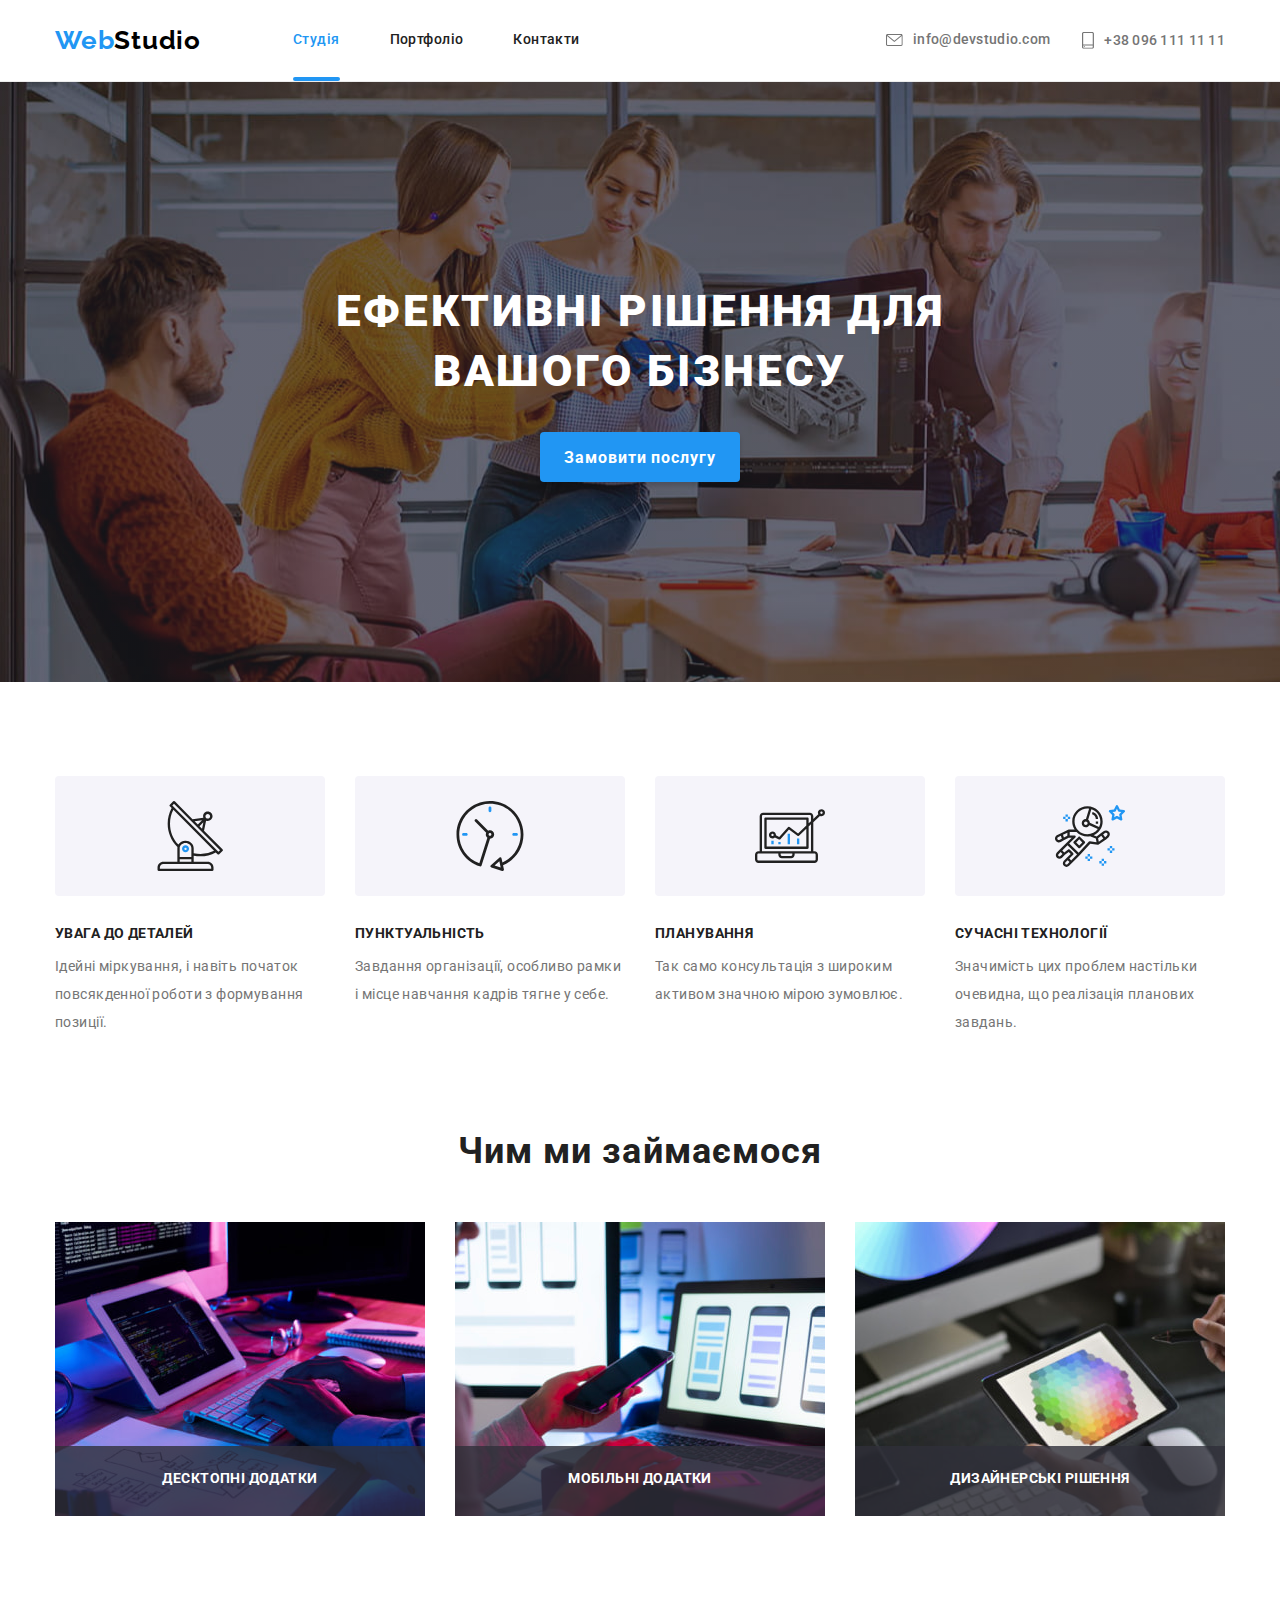
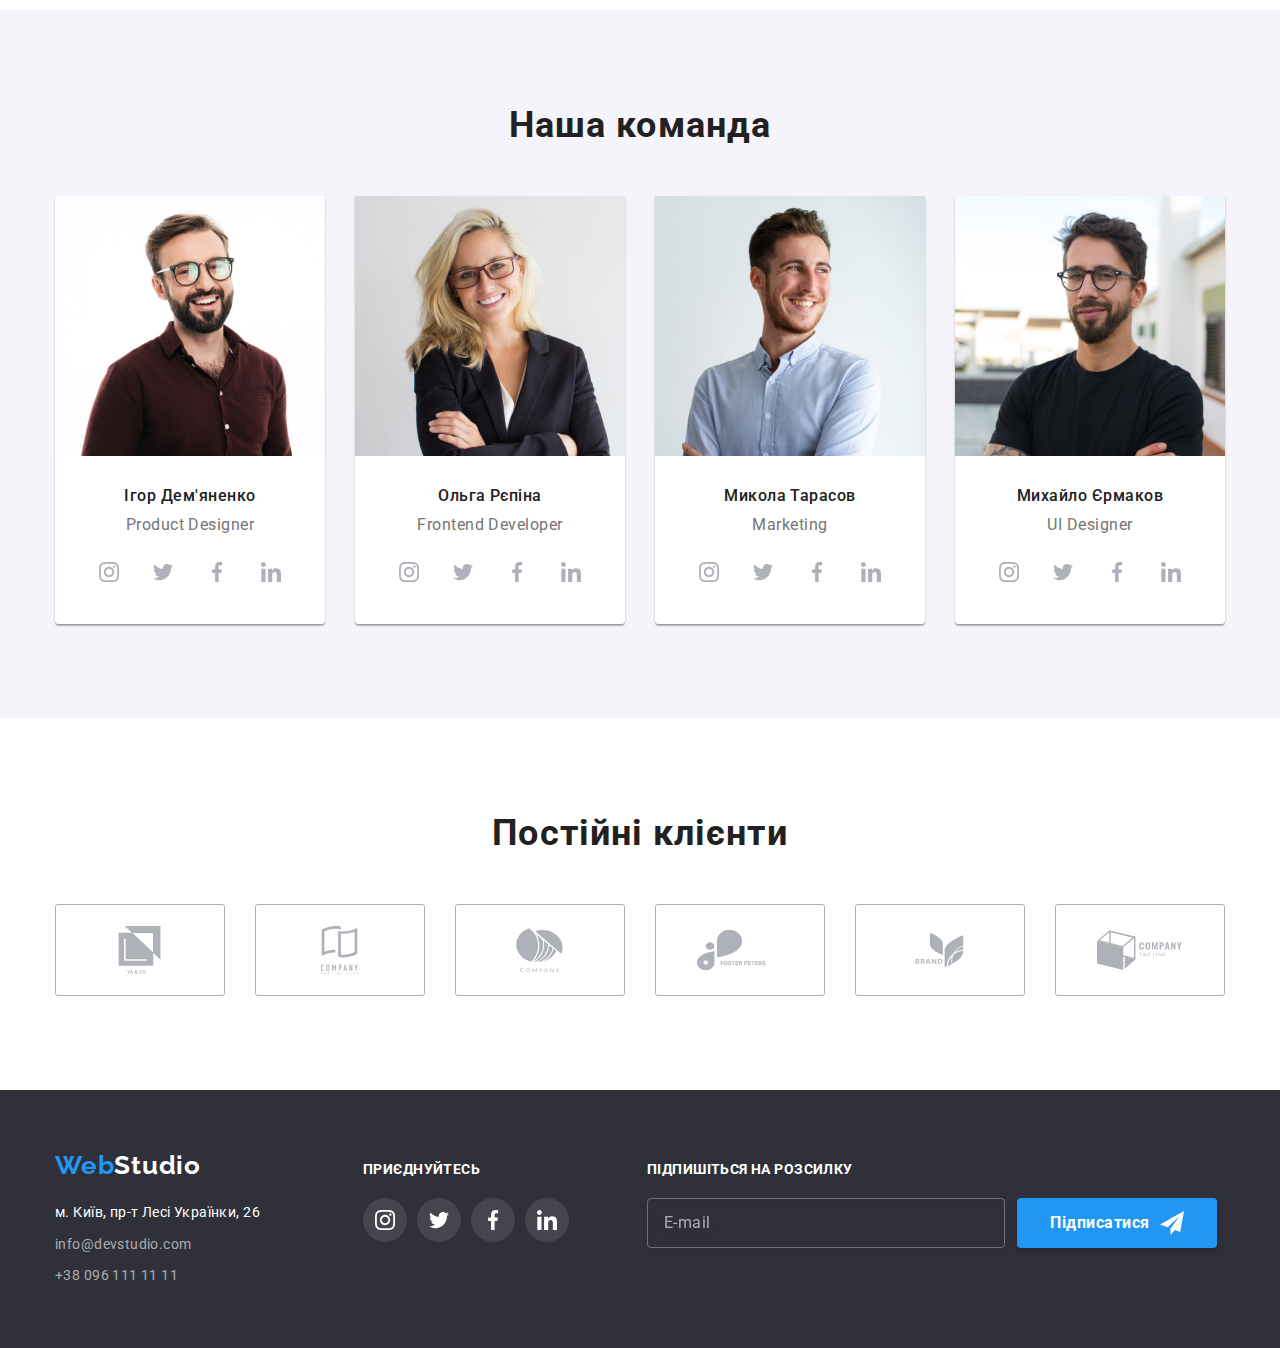
==== commit 56350ecd: "add responsive img" ====
--- a/index.html
+++ b/index.html
@@ -178,8 +178,9 @@
 									srcset="./images/photo_1-450.jpg 450w, ./images/photo_1-450@2x.jpg 900w, ./images/photo_1-450@3x.jpg 1350w, 
 									./images/photo_1-354.jpg 354w, ./images/photo_1-354@2x.jpg 708w, ./images/photo_1-354@3x.jpg 1062w, 
 									./images/photo_1-270.jpg 270w, ./images/photo_1-270@2x.jpg 540w, ./images/photo_1-270@3x.jpg 810w"
-									sizes="(max-width: 767px) 450px, (min-width: 768px) 354px, (min-width: 1200px) 270px"
-									src="./images/photo_1-270.jpg"
+									sizes="(min-width: 1200px) 270px, (min-width: 768px) 354px,  (min-width: 480px) 450px,  100wh"
+									src="./images/photo_1-450photo_2-450.jpg"
+									width="450"
 									alt="фото Ігор Дем'яненко"
 									class="team__img"
 								/>
@@ -225,8 +226,9 @@
 								srcset="./images/photo_2-450.jpg 450w, ./images/photo_2-450@2x.jpg 900w, ./images/photo_2-450@3x.jpg 1350w, 
 								./images/photo_2-354.jpg 354w, ./images/photo_2-354@2x.jpg 708w, ./images/photo_2-354@3x.jpg 1062w, 
 								./images/photo_2-270.jpg 270w, ./images/photo_2-270@2x.jpg 540w, ./images/photo_2-270@3x.jpg 810w"
-								sizes="(max-width: 767px) 450px, (min-width: 768px) 354px, (min-width: 1200px) 270px"
-									src="./images/photo_2-270.jpg"
+								sizes="(min-width: 1200px) 270px, (min-width: 768px) 354px,  (min-width: 480px) 450px,  100wh"
+									src="./images/photo_2-450.jpg"
+									width="450"
 									alt="Фото Ольга Рєпіна"
 									class="team__img"
 								/>
@@ -272,8 +274,9 @@
 								srcset="./images/photo_3-450.jpg 450w, ./images/photo_3-450@2x.jpg 900w, ./images/photo_3-450@3x.jpg 1350w, 
 								./images/photo_3-354.jpg 354w, ./images/photo_3-354@2x.jpg 708w, ./images/photo_3-354@3x.jpg 1062w, 
 								./images/photo_3-270.jpg 270w, ./images/photo_3-270@2x.jpg 540w, ./images/photo_3-270@3x.jpg 810w"
-									sizes="(max-width: 767px) 450px, (min-width: 768px) 354px, (min-width: 1200px) 270px"
-									src="./images/photo_3-270.jpg"
+									sizes="(min-width: 1200px) 270px, (min-width: 768px) 354px,  (min-width: 480px) 450px,  100wh"
+									src="./images/photo_3-450photo_2-450.jpg"
+									width="450"
 									alt="Фото Микола Тарасов"
 									class="team__img"
 								/>
@@ -319,8 +322,9 @@
 								srcset="./images/photo_4-450.jpg 450w, ./images/photo_4-450@2x.jpg 900w, ./images/photo_4-450@3x.jpg 1350w, 
 								./images/photo_4-354.jpg 354w, ./images/photo_4-354@2x.jpg 708w, ./images/photo_4-354@3x.jpg 1062w, 
 								./images/photo_4-270.jpg 270w, ./images/photo_4-270@2x.jpg 540w, ./images/photo_4-270@3x.jpg 810w"
-									sizes="(max-width: 767px) 450px, (min-width: 768px) 354px, (min-width: 1200px) 270px"
-									src="./images/photo_4-270.jpg"
+									sizes="(min-width: 1200px) 270px, (min-width: 768px) 354px,  (min-width: 480px) 450px,  100wh"
+									src="./images/photo_4-450photo_2-450.jpg"
+									width="450"
 									alt="Фото Михайло Єрмаков"
 									class="team__img"
 								/>
@@ -562,7 +566,7 @@
 				</svg>
 			</button>
 			<ul class="mobile-menu__list list">
-				<li class="mobile-menu__item"><a href="/" class="mobile-menu__link mobile-menu__link--current">Студія</a></li>
+				<li class="mobile-menu__item"><a href="./index.html" class="mobile-menu__link mobile-menu__link--current">Студія</a></li>
 				<li class="mobile-menu__item"><a href="./portfolio.html" class="mobile-menu__link">Портфоліо</a></li>
 				<li class="mobile-menu__item"><a href="/" class="mobile-menu__link">Контакти</a></li>
 			</ul>
--- a/css/main.min.css
+++ b/css/main.min.css
@@ -1 +1 @@
-:root{--main-font: "Roboto", Verdana, Arial, Helvetica, sans-serif;--main-font-size: 14px;--main-text-color: #757575;--title-text-color: #212121;--acsent-color: #2196f3;--white-color: #ffffff;--light-bg-color: #f5f4fa;--dark-bg-color: #2f303a;--button-color: #f5f4fa;--icons-color: #afb1b8;--items: 3;--indent: 30px}h1,h2,h3,ul,p,img{margin:0}img{display:block}.list{padding:0;list-style:none}.clients__title,.team__title,.activity__title{margin-bottom:30px;text-align:center;font-weight:700;font-size:28px;line-height:1.18;letter-spacing:.03em;color:var(--title-text-color)}@media(min-width: 1200px){.clients__title,.team__title,.activity__title{font-weight:700;font-size:36px;line-height:1.167;letter-spacing:.03em;color:var(--title-text-color);text-align:center;margin-bottom:50px}}.visually-hidden{position:absolute;width:1px;height:1px;margin:-1px;border:0;padding:0;white-space:nowrap;-webkit-clip-path:inset(100%);clip-path:inset(100%);clip:rect(0 0 0 0);overflow:hidden}html{scroll-behavior:smooth}.page{font-family:var(--main-font);font-style:normal;font-weight:400;font-size:14px;line-height:1.71;letter-spacing:.03em;color:var(--main-text-color);background-color:var(--white-color)}.container{padding:0 15px;margin:0 auto;width:100%}@media(min-width: 480px){.container{width:480px}}@media(min-width: 768px){.container{width:768px}}@media(min-width: 1200px){.container{width:1200px}}.portfolio-nav__btn,.button--send,.button--main{cursor:pointer;border-radius:4px;border:1px solid rgba(0,0,0,0)}.button--main{display:block;margin:0 auto;padding:10px 15px;width:200px;height:50px;font-weight:700;font-size:16px;line-height:1.88;letter-spacing:.06em;color:var(--white-color);-webkit-box-shadow:0px 4px 4px rgba(0,0,0,.15);box-shadow:0px 4px 4px rgba(0,0,0,.15);background-color:var(--acsent-color)}.button--send{margin:0 auto;padding:9px 28px;background-color:var(--acsent-color);width:200px;display:-webkit-box;display:-ms-flexbox;display:flex;-webkit-box-pack:center;-ms-flex-pack:center;justify-content:center;-webkit-box-align:center;-ms-flex-align:center;align-items:center;font-weight:700;font-size:16px;line-height:1.88;letter-spacing:.03em;color:var(--white-color);-webkit-box-shadow:0px 4px 4px rgba(0,0,0,.15);box-shadow:0px 4px 4px rgba(0,0,0,.15)}.button__icon{margin-left:10px;width:24px;height:24px;fill:var(--white-color)}.logo{display:-webkit-box;display:-ms-flexbox;display:flex;text-decoration:none;font-family:"Raleway",sans-serif;font-weight:700;font-size:24px;line-height:1.167;letter-spacing:.03em;color:#000}@media(min-width: 768px){.logo{margin-right:87px}}@media(min-width: 1200px){.logo{margin-right:92px;font-weight:700;font-size:26px;line-height:1.19;letter-spacing:.03em;color:#000}}.logo--accent{color:var(--acsent-color)}.logo--dark-them{margin:0 auto;color:var(--white-color);-webkit-box-pack:center;-ms-flex-pack:center;justify-content:center}@media(min-width: 1200px){.logo--dark-them{margin-right:92px}}.mobile-wrapper{display:-webkit-box;display:-ms-flexbox;display:flex;-webkit-box-pack:justify;-ms-flex-pack:justify;justify-content:space-between;-webkit-box-align:center;-ms-flex-align:center;align-items:center}.mobile-menu{position:fixed;top:0;left:0;width:100vw;height:100vh;padding:48px 25px;background-color:#fff;z-index:999;display:-webkit-box;display:-ms-flexbox;display:flex;-webkit-box-orient:vertical;-webkit-box-direction:normal;-ms-flex-direction:column;flex-direction:column;-webkit-transform:translateX(-150%);transform:translateX(-150%);-webkit-transition:-webkit-transform 250ms cubic-bezier(0.4, 0, 0.2, 1);transition:-webkit-transform 250ms cubic-bezier(0.4, 0, 0.2, 1);transition:transform 250ms cubic-bezier(0.4, 0, 0.2, 1);transition:transform 250ms cubic-bezier(0.4, 0, 0.2, 1), -webkit-transform 250ms cubic-bezier(0.4, 0, 0.2, 1)}.mobile-menu.is-open{-webkit-transform:translateX(0);transform:translateX(0)}.mobile-menu__list{-webkit-box-flex:1;-ms-flex-positive:1;flex-grow:1}.mobile-menu__contacts{margin-top:auto;margin-bottom:64px}.menu__tel{font-weight:500;font-size:26px;line-height:1.18;letter-spacing:.02em;color:var(--acsent-color);text-decoration:none}@media(min-width: 390px){.menu__tel{font-weight:500;font-size:34px;line-height:1.18;letter-spacing:.02em;color:var(--acsent-color)}}.menu__mail{font-weight:500;font-size:20px;line-height:1.167;letter-spacing:.02em;color:var(--main-text-color);text-decoration:none}@media(min-width: 390px){.menu__mail{font-weight:500;font-size:24px;line-height:1.167;letter-spacing:.02em;color:var(--main-text-color)}}.mobile-menu__socials{display:-webkit-box;display:-ms-flexbox;display:flex;-ms-flex-wrap:wrap;flex-wrap:wrap}.mobile-menu__social-item{padding-right:10px}.mobile-menu__social-item:not(:first-child){border-left:1px solid rgba(33,33,33,.2);padding-left:10px}.mobile-menu__social-link{font-weight:500;font-size:13px;line-height:1.22;letter-spacing:.02em;color:var(--acsent-color);text-decoration:none}@media(min-width: 390px){.mobile-menu__social-link{font-weight:500;font-size:18px;line-height:1.22;letter-spacing:.02em;color:var(--acsent-color)}}.mobile-menu__btn{min-height:40px;min-width:40px;display:-webkit-box;display:-ms-flexbox;display:flex;-webkit-box-align:center;-ms-flex-align:center;align-items:center;-webkit-box-pack:center;-ms-flex-pack:center;justify-content:center;margin-left:auto;padding:0;background-color:rgba(0,0,0,0);cursor:pointer;border:none;outline:none;-webkit-transition:fill 250ms cubic-bezier(0.4, 0, 0.2, 1);transition:fill 250ms cubic-bezier(0.4, 0, 0.2, 1)}.mobile-menu__btn.js-close-menu{position:absolute;top:10px;right:15px}.mobile-menu__btn:hover,.mobile-menu__btn:focus{color:var(--acsent-color)}@media(min-width: 768px){.mobile-menu__btn{display:none}}.mobile-menu__item:not(:last-child){margin-bottom:32px}.mobile-menu__link{font-weight:500;font-size:30px;line-height:1.175;letter-spacing:.02em;color:var(--title-text-color);text-decoration:none}.mobile-menu__link:hover,.mobile-menu__link:focus{color:var(--acsent-color)}@media(min-width: 390px){.mobile-menu__link{font-weight:500;font-size:40px;line-height:1.175;letter-spacing:.02em;color:var(--title-text-color)}}.mobile-menu__link--current{color:var(--acsent-color)}.header{position:relative;border-bottom:1px solid #ececec;margin:0 auto}@media(min-width: 768px){.header{padding:0}}.header__wrapper{padding:10px 0;width:100%;display:-webkit-box;display:-ms-flexbox;display:flex;-webkit-box-align:center;-ms-flex-align:center;align-items:center;-webkit-box-pack:justify;-ms-flex-pack:justify;justify-content:space-between}@media(min-width: 768px){.header__wrapper{padding:0}}@media(min-width: 1200px){.header__wrapper{-webkit-box-pack:start;-ms-flex-pack:start;justify-content:flex-start}}.navigation{display:-webkit-box;display:-ms-flexbox;display:flex;-webkit-box-pack:justify;-ms-flex-pack:justify;justify-content:space-between;-webkit-box-align:center;-ms-flex-align:center;align-items:center}@media(max-width: 767px){.navigation{-webkit-box-pack:justify;-ms-flex-pack:justify;justify-content:space-between}}@media(max-width: 767px){.navigation{-webkit-box-pack:start;-ms-flex-pack:start;justify-content:flex-start}}.nav__list{display:none}@media(min-width: 768px){.nav__list{display:-webkit-box;display:-ms-flexbox;display:flex;-webkit-box-pack:justify;-ms-flex-pack:justify;justify-content:space-between;-webkit-box-align:center;-ms-flex-align:center;align-items:center;gap:50px;margin-right:95px}}.nav__link{display:inline-block;padding-top:32px;padding-bottom:33px;font-weight:500;font-size:14px;line-height:1.14;letter-spacing:.03em;color:#212121;text-decoration:none;-webkit-transition:color 250ms cubic-bezier(0.4, 0, 0.2, 1);transition:color 250ms cubic-bezier(0.4, 0, 0.2, 1)}.nav__link--current{color:var(--acsent-color);position:relative}.nav__link--current::after{content:"";position:absolute;bottom:0;display:block;width:100%;height:4px;background-color:var(--acsent-color);border-radius:2px}.nav__link:hover,.nav__link:focus{color:var(--acsent-color)}.auth-nav{display:none}@media(min-width: 768px){.auth-nav{display:-webkit-box;display:-ms-flexbox;display:flex;-webkit-box-orient:vertical;-webkit-box-direction:normal;-ms-flex-direction:column;flex-direction:column;-webkit-box-pack:start;-ms-flex-pack:start;justify-content:start;gap:10px;margin-left:auto}}@media(min-width: 1200px){.auth-nav{-webkit-box-orient:horizontal;-webkit-box-direction:normal;-ms-flex-direction:row;flex-direction:row;gap:30px;margin-left:auto}}.auth-nav__link{display:-webkit-box;display:-ms-flexbox;display:flex;-webkit-box-align:center;-ms-flex-align:center;align-items:center;font-weight:400;font-size:12px;line-height:1.167;letter-spacing:.02em;color:var(--main-text-color);text-decoration:none;-webkit-transition:color 250ms cubic-bezier(0.4, 0, 0.2, 1);transition:color 250ms cubic-bezier(0.4, 0, 0.2, 1)}.auth-nav__link:hover,.auth-nav__link:focus{color:var(--acsent-color)}@media(min-width: 1200px){.auth-nav__link{font-weight:500;font-size:14px;line-height:1.14;letter-spacing:.02em;color:var(--main-text-color)}}.auth-nav__icon{display:inline-block;fill:currentcolor}.auth-nav__icon--envelope{margin-right:10px;width:16.8px;height:12px}.auth-nav__icon--smartphon{margin-right:10px;margin-left:2px;width:12px;height:16.8px}.hero{padding-top:118px;padding-bottom:118px;max-width:480px;margin:0 auto;background-color:var(--dark-bg-color);text-align:center;background-image:-webkit-gradient(linear, left top, right top, from(rgba(47, 48, 58, 0.4)), to(rgba(47, 48, 58, 0.4))),url("../images/hero/hero_mobile.jpg");background-image:linear-gradient(to right, rgba(47, 48, 58, 0.4), rgba(47, 48, 58, 0.4)),url("../images/hero/hero_mobile.jpg");background-size:cover;background-repeat:no-repeat}@media(min-device-pixel-ratio: 2),(-webkit-min-device-pixel-ratio: 2),(min-resolution: 192dpi),(min-resolution: 2dppx){.hero .box{background-image:url("../images/hero/hero_mobile@2x.jpg")}}@media(min-device-pixel-ratio: 3),(-webkit-min-device-pixel-ratio: 3),(min-resolution: 288dpi),(min-resolution: 3dppx){.hero .box{background-image:url("../images/hero/hero_mobile@3x.jpg")}}@media(min-width: 768px){.hero{max-width:768px;background-image:-webkit-gradient(linear, left top, right top, from(rgba(47, 48, 58, 0.4)), to(rgba(47, 48, 58, 0.4))),url("../images/hero/hero_tablet.jpg");background-image:linear-gradient(to right, rgba(47, 48, 58, 0.4), rgba(47, 48, 58, 0.4)),url("../images/hero/hero_tablet.jpg")}}@media(min-width: 768px)and (min-device-pixel-ratio: 2),(min-width: 768px)and (-webkit-min-device-pixel-ratio: 2),(min-width: 768px)and (min-resolution: 192dpi),(min-width: 768px)and (min-resolution: 2dppx){.hero .box{background-image:url("../images/hero/hero_tablet@2x.jpg")}}@media(min-width: 768px)and (min-device-pixel-ratio: 3),(min-width: 768px)and (-webkit-min-device-pixel-ratio: 3),(min-width: 768px)and (min-resolution: 288dpi),(min-width: 768px)and (min-resolution: 3dppx){.hero .box{background-image:url("../images/hero/hero_tablet@3x.jpg")}}@media(min-width: 1200px){.hero{max-width:1600px;background-image:-webkit-gradient(linear, left top, right top, from(rgba(47, 48, 58, 0.4)), to(rgba(47, 48, 58, 0.4))),url("../images/hero/hero_bg.jpg");background-image:linear-gradient(to right, rgba(47, 48, 58, 0.4), rgba(47, 48, 58, 0.4)),url("../images/hero/hero_bg.jpg");padding-top:200px;padding-bottom:200px}}@media(min-width: 1200px)and (min-device-pixel-ratio: 2),(min-width: 1200px)and (-webkit-min-device-pixel-ratio: 2),(min-width: 1200px)and (min-resolution: 192dpi),(min-width: 1200px)and (min-resolution: 2dppx){.hero .box{background-image:url("../images/hero/hero_bg@2x.jpg")}}@media(min-width: 1200px)and (min-device-pixel-ratio: 3),(min-width: 1200px)and (-webkit-min-device-pixel-ratio: 3),(min-width: 1200px)and (min-resolution: 288dpi),(min-width: 1200px)and (min-resolution: 3dppx){.hero .box{background-image:url("../images/hero/hero_bg@3x.jpg")}}.hero__title{margin-bottom:30px;font-weight:900;font-size:26px;line-height:1.62;letter-spacing:.06em;color:var(--white-color);text-transform:uppercase}@media(min-width: 1200px){.hero__title{font-weight:900;font-size:44px;line-height:1.36;letter-spacing:.06em;color:var(--white-color)}}.features{padding-top:60px;padding-bottom:60px;background-color:var(--white-color)}@media(min-width: 1200px){.features{padding-top:94px;padding-bottom:94px}}@media(min-width: 768px){.features__list{display:-webkit-box;display:-ms-flexbox;display:flex;-ms-flex-wrap:wrap;flex-wrap:wrap;flex-wrap:wrap;gap:30px}}.features__card:not(:last-child){margin-bottom:30px}@media(min-width: 768px){.features__card:not(:last-child){margin-bottom:0}}@media(min-width: 768px){.features__card{--items: 2;--indent: 30px;-ms-flex-preferred-size:calc((100% - var(--indent)*(var(--items) - 1))/var(--items));flex-basis:calc((100% - var(--indent)*(var(--items) - 1))/var(--items))}}@media(min-width: 1200px){.features__card{--items: 4;--indent: 30px;-ms-flex-preferred-size:calc((100% - var(--indent)*(var(--items) - 1))/var(--items));flex-basis:calc((100% - var(--indent)*(var(--items) - 1))/var(--items))}}.features__item{display:-webkit-box;display:-ms-flexbox;display:flex;-webkit-box-align:center;-ms-flex-align:center;align-items:center;-webkit-box-pack:center;-ms-flex-pack:center;justify-content:center;width:100%;height:120px;margin-bottom:30px;background:var(--light-bg-color);border-radius:4px}.features__icon{display:inline-block}.features__title{margin-bottom:10px;text-align:center;font-weight:700;font-size:14px;line-height:1.14;letter-spacing:.03em;color:var(--title-text-color);text-transform:uppercase}@media(min-width: 768px){.features__title{text-align:left}}.features__txt{font-weight:400;font-size:14px;line-height:2;letter-spacing:.03em;color:var(--main-text-color)}.activity{display:none;padding-top:0;padding-bottom:94px;border-color:var(--white-color)}@media(min-width: 1200px){.activity{display:block}}.activity__list{display:-webkit-box;display:-ms-flexbox;display:flex;-webkit-box-align:center;-ms-flex-align:center;align-items:center;gap:var(--indent)}.activity__item{position:relative;-ms-flex-preferred-size:calc((100% - var(--indent)*(var(--items) - 1))/var(--items));flex-basis:calc((100% - var(--indent)*(var(--items) - 1))/var(--items))}.activity__label{position:absolute;bottom:0;width:100%;height:70px;padding-top:25px;background-color:rgba(47,48,58,.8)}.activity__subtitle{font-weight:700;font-size:14px;line-height:1.14;letter-spacing:.03em;color:#fff;text-transform:uppercase;text-align:center}.social{width:206px;margin:0 auto;display:-webkit-box;display:-ms-flexbox;display:flex}.social__link{display:-webkit-box;display:-ms-flexbox;display:flex;-webkit-box-pack:center;-ms-flex-pack:center;justify-content:center;-webkit-box-align:center;-ms-flex-align:center;align-items:center;width:44px;height:44px;background-color:rgba(255,255,255,.1);border-radius:50%;-webkit-transition:background-color 250ms cubic-bezier(0.4, 0, 0.2, 1);transition:background-color 250ms cubic-bezier(0.4, 0, 0.2, 1)}.social__link:hover,.social__link:focus{background-color:var(--acsent-color)}.social__item{position:relative;width:calc((100% - 30px)/4);-o-object-position:center;object-position:center}.social__item:not(:first-child){margin-left:10px}.social__icon{fill:var(--icons-color);position:absolute;width:20px;height:20px;top:50%;left:50%;-webkit-transform:translate(-50%, -50%);transform:translate(-50%, -50%);-webkit-transition:fill 250ms cubic-bezier(0.4, 0, 0.2, 1);transition:fill 250ms cubic-bezier(0.4, 0, 0.2, 1)}.social__icon--dark-them{fill:var(--white-color);-webkit-transition:fill 250ms cubic-bezier(0.4, 0, 0.2, 1);transition:fill 250ms cubic-bezier(0.4, 0, 0.2, 1)}.social__link:hover .social__icon,.social__link:focus .social__icon{fill:var(--white-color)}.team{padding-top:60px;padding-bottom:60px;background-color:var(--light-bg-color)}@media(min-width: 1200px){.team{padding-top:94px;padding-bottom:94px}}@media(min-width: 768px){.team__list{display:-webkit-box;display:-ms-flexbox;display:flex;-ms-flex-wrap:wrap;flex-wrap:wrap;gap:30px}}.team__card{width:100%;border-radius:0px 0px 4px 4px;-webkit-box-shadow:0px 1px 3px rgba(0,0,0,.12),0px 1px 1px rgba(0,0,0,.14),0px 2px 1px rgba(0,0,0,.2);box-shadow:0px 1px 3px rgba(0,0,0,.12),0px 1px 1px rgba(0,0,0,.14),0px 2px 1px rgba(0,0,0,.2)}.team__img{width:100%}@media(min-width: 480px){.team__img{width:450px}}@media(min-width: 768px){.team__img{width:354px}}@media(min-width: 1200px){.team__img{width:270px}}.team__li-item{text-align:center}.team__li-item:not(:last-child){margin-bottom:30px}@media(min-width: 768px){.team__li-item:not(:last-child){margin-bottom:0}}@media(min-width: 768px){.team__li-item{--items: 2;--indent: 30px;-ms-flex-preferred-size:calc((100% - var(--indent)*(var(--items) - 1))/var(--items));flex-basis:calc((100% - var(--indent)*(var(--items) - 1))/var(--items))}}@media(min-width: 1200px){.team__li-item{--items: 4;--indent: 30px;-ms-flex-preferred-size:calc((100% - var(--indent)*(var(--items) - 1))/var(--items));flex-basis:calc((100% - var(--indent)*(var(--items) - 1))/var(--items))}}.team__txt{padding:30px 30px 24px;border-radius:0px 0px 4px 4px;background-color:var(--white-color)}@media(min-width: 1200px){.team__txt{padding:30px}}.section__name{margin-bottom:10px;text-align:center;font-weight:500;font-size:16px;line-height:1.19;letter-spacing:.03em;color:var(--title-text-color)}.team__position{margin-bottom:16px;font-weight:400;font-size:16px;line-height:1.19;letter-spacing:.03em;color:var(--main-text-color);text-align:center}.clients{padding-top:60px;padding-bottom:60px}@media(min-width: 1200px){.clients{padding-top:94px;padding-bottom:94px}}.clients__list{display:-webkit-box;display:-ms-flexbox;display:flex;-ms-flex-wrap:wrap;flex-wrap:wrap;gap:30px}.clients__item{height:92px;width:calc((100% - 30px)/2)}@media(min-width: 768px){.clients__item{--items: 3;--indent: 30px;-ms-flex-preferred-size:calc((100% - var(--indent)*(var(--items) - 1))/var(--items));flex-basis:calc((100% - var(--indent)*(var(--items) - 1))/var(--items))}}@media(min-width: 1200px){.clients__item{--items: 6;--indent: 30px;-ms-flex-preferred-size:calc((100% - var(--indent)*(var(--items) - 1))/var(--items));flex-basis:calc((100% - var(--indent)*(var(--items) - 1))/var(--items))}}.clients__link{display:-webkit-box;display:-ms-flexbox;display:flex;-webkit-box-pack:center;-ms-flex-pack:center;justify-content:center;-webkit-box-align:center;-ms-flex-align:center;align-items:center;width:100%;height:100%;border:1px solid #afb1b8;border-radius:3px;-webkit-transition:border 250ms cubic-bezier(0.4, 0, 0.2, 1);transition:border 250ms cubic-bezier(0.4, 0, 0.2, 1)}.clients__link:hover,.clients__link:focus{border:1px solid var(--acsent-color)}.clients__logo{fill:var(--icons-color);width:85px;height:48px;-webkit-transition:fill 250ms cubic-bezier(0.4, 0, 0.2, 1);transition:fill 250ms cubic-bezier(0.4, 0, 0.2, 1)}.clients__link:hover .clients__logo,.clients__link:focus .clients__logo{fill:var(--acsent-color)}.footer{padding-top:60px;padding-bottom:60px;background-color:var(--dark-bg-color);font-style:normal}.footer__wrapper{text-align:center}@media(min-width: 768px){.footer__wrapper{display:-webkit-box;display:-ms-flexbox;display:flex;-webkit-box-pack:center;-ms-flex-pack:center;justify-content:center;-webkit-box-align:baseline;-ms-flex-align:baseline;align-items:baseline;gap:165px;margin-bottom:60px}}@media(min-width: 1200px){.footer__wrapper{gap:70px;margin-bottom:0}}.footer__wrapper--desctop{display:block;margin-bottom:0}@media(min-width: 1200px){.footer__wrapper--desctop{display:-webkit-box;display:-ms-flexbox;display:flex;-webkit-box-pack:center;-ms-flex-pack:center;justify-content:center;-webkit-box-align:baseline;-ms-flex-align:baseline;align-items:baseline;margin-bottom:0}}address{margin-top:20px;margin-bottom:60px}@media(min-width: 768px){address{margin-bottom:0}}@media(min-width: 1200px){address{text-align:left}}.footer__contact:not(:last-child){margin-bottom:8px}.footer__link{display:inline-block;font-style:normal;font-weight:400;font-size:14px;line-height:1.71;letter-spacing:.03em;color:rgba(255,255,255,.6);text-decoration:none;-webkit-transition:color 250ms cubic-bezier(0.4, 0, 0.2, 1);transition:color 250ms cubic-bezier(0.4, 0, 0.2, 1)}.footer__link:hover,.footer__link:focus{color:var(--acsent-color)}.footer__link--physical{color:var(--white-color)}.footer__title{margin-bottom:20px;font-weight:700;font-size:14px;line-height:1.14;letter-spacing:.03em;color:var(--white-color);text-transform:uppercase}@media(min-width: 1200px){.footer__title{text-align:left}}.footer__join{text-align:center;margin-bottom:60px}@media(min-width: 768px){.footer__join{margin-bottom:0}}.footer__subscribe{margin:0 auto;text-align:center}.footer__send-block{-webkit-box-align:center;-ms-flex-align:center;align-items:center}@media(min-width: 1200px){.footer__send-block{margin-bottom:0;display:-webkit-box;display:-ms-flexbox;display:flex;-webkit-box-align:center;-ms-flex-align:center;align-items:center}}.footer__input{margin-bottom:20px;padding:15px 16px;width:100%;height:50px;background-color:rgba(0,0,0,0);border:1px solid rgba(255,255,255,.3);-webkit-filter:drop-shadow(0px 4px 4px rgba(0, 0, 0, 0.15));filter:drop-shadow(0px 4px 4px rgba(0, 0, 0, 0.15));border-radius:4px;font-size:16px;line-height:1.25;letter-spacing:.03em;color:var(--white-color)}@media(min-width: 768px){.footer__input{width:450px}}@media(min-width: 1200px){.footer__input{width:358px;margin-bottom:0;margin-right:12px}}.footer__form input::-webkit-input-placeholder{font-size:16px;line-height:1.25;color:rgba(255,255,255,.6)}.footer__form input::-moz-placeholder{font-size:16px;line-height:1.25;color:rgba(255,255,255,.6)}.footer__form input:-ms-input-placeholder{font-size:16px;line-height:1.25;color:rgba(255,255,255,.6)}.footer__form input::-ms-input-placeholder{font-size:16px;line-height:1.25;color:rgba(255,255,255,.6)}.footer__form input::placeholder{font-size:16px;line-height:1.25;color:rgba(255,255,255,.6)}.backdrop{position:fixed;display:-webkit-box;display:-ms-flexbox;display:flex;-webkit-box-pack:center;-ms-flex-pack:center;justify-content:center;-webkit-box-align:center;-ms-flex-align:center;align-items:center;top:0;left:0;width:100vw;height:100vh;z-index:10;-webkit-transform:translatex(0) scale(1);transform:translatex(0) scale(1);opacity:1;pointer-events:visible;padding:15px 15px;background-color:rgba(0,0,0,.2);-webkit-transition:opacity 250ms cubic-bezier(0.4, 0, 0.2, 1) 200ms,visibility 250ms cubic-bezier(0.4, 0, 0.2, 1),-webkit-transform 250ms cubic-bezier(0.4, 0, 0.2, 1);transition:opacity 250ms cubic-bezier(0.4, 0, 0.2, 1) 200ms,visibility 250ms cubic-bezier(0.4, 0, 0.2, 1),-webkit-transform 250ms cubic-bezier(0.4, 0, 0.2, 1);transition:transform 250ms cubic-bezier(0.4, 0, 0.2, 1),opacity 250ms cubic-bezier(0.4, 0, 0.2, 1) 200ms,visibility 250ms cubic-bezier(0.4, 0, 0.2, 1);transition:transform 250ms cubic-bezier(0.4, 0, 0.2, 1),opacity 250ms cubic-bezier(0.4, 0, 0.2, 1) 200ms,visibility 250ms cubic-bezier(0.4, 0, 0.2, 1),-webkit-transform 250ms cubic-bezier(0.4, 0, 0.2, 1)}.is-hidden{visibility:hidden;opacity:0;pointer-events:none;-webkit-transform:translatex(-100%) scale(0);transform:translatex(-100%) scale(0)}.modal{position:absolute;padding:40px;width:100%;height:609px;background:var(--white-color);-webkit-box-shadow:0px 1px 3px rgba(0,0,0,.12),0px 1px 1px rgba(0,0,0,.14),0px 2px 1px rgba(0,0,0,.2);box-shadow:0px 1px 3px rgba(0,0,0,.12),0px 1px 1px rgba(0,0,0,.14),0px 2px 1px rgba(0,0,0,.2);border-radius:4px;opacity:1;top:50%;left:50%;-webkit-transform:translate(-50%, -50%) scale(1);transform:translate(-50%, -50%) scale(1);pointer-events:visible;-webkit-transition:opacity 250ms cubic-bezier(0.4, 0, 0.2, 1) 200ms,visibility 250ms cubic-bezier(0.4, 0, 0.2, 1),-webkit-transform 250ms cubic-bezier(0.4, 0, 0.2, 1) 200ms;transition:opacity 250ms cubic-bezier(0.4, 0, 0.2, 1) 200ms,visibility 250ms cubic-bezier(0.4, 0, 0.2, 1),-webkit-transform 250ms cubic-bezier(0.4, 0, 0.2, 1) 200ms;transition:opacity 250ms cubic-bezier(0.4, 0, 0.2, 1) 200ms,transform 250ms cubic-bezier(0.4, 0, 0.2, 1) 200ms,visibility 250ms cubic-bezier(0.4, 0, 0.2, 1);transition:opacity 250ms cubic-bezier(0.4, 0, 0.2, 1) 200ms,transform 250ms cubic-bezier(0.4, 0, 0.2, 1) 200ms,visibility 250ms cubic-bezier(0.4, 0, 0.2, 1),-webkit-transform 250ms cubic-bezier(0.4, 0, 0.2, 1) 200ms}.backdrop.is-hidden .modal{opacity:0;-webkit-transform:scale(2);transform:scale(2);pointer-events:none;visibility:hidden}@media(min-width: 480px){.modal{width:450px;height:609px}}@media(min-width: 1200px){.modal{width:528px;min-height:581px}}.modal__close{position:absolute;display:-webkit-box;display:-ms-flexbox;display:flex;-webkit-box-pack:center;-ms-flex-pack:center;justify-content:center;-webkit-box-align:center;-ms-flex-align:center;align-items:center;top:8px;right:8px;width:30px;height:30px;border:1px solid rgba(0,0,0,.1);border-radius:50%;background-color:var(--white-color)}.modal__close::before,.modal__close::after{content:"";position:absolute;display:block;width:14px;height:2px;background-color:#000;border-radius:1px;-webkit-transition:background-color 250ms cubic-bezier(0.4, 0, 0.2, 1),-webkit-transform 250ms cubic-bezier(0.4, 0, 0.2, 1);transition:background-color 250ms cubic-bezier(0.4, 0, 0.2, 1),-webkit-transform 250ms cubic-bezier(0.4, 0, 0.2, 1);transition:background-color 250ms cubic-bezier(0.4, 0, 0.2, 1),transform 250ms cubic-bezier(0.4, 0, 0.2, 1);transition:background-color 250ms cubic-bezier(0.4, 0, 0.2, 1),transform 250ms cubic-bezier(0.4, 0, 0.2, 1),-webkit-transform 250ms cubic-bezier(0.4, 0, 0.2, 1)}.modal__close::before{-webkit-transform:rotate(45deg);transform:rotate(45deg)}.modal__close::after{-webkit-transform:rotate(-45deg);transform:rotate(-45deg)}.modal__close:hover::before,.modal__close:focus::before{background-color:var(--acsent-color);-webkit-transform:rotate(405deg);transform:rotate(405deg)}.modal__close:hover::after,.modal__close:focus::after{background-color:var(--acsent-color);-webkit-transform:rotate(315deg);transform:rotate(315deg)}.modal__form{display:-webkit-box;display:-ms-flexbox;display:flex;-webkit-box-orient:vertical;-webkit-box-direction:normal;-ms-flex-direction:column;flex-direction:column;font-weight:400;font-size:12px;line-height:1.167;letter-spacing:.01em;color:var(--main-text-color)}.modal__title{margin-bottom:10px;font-weight:700;font-size:20px;line-height:1.5;letter-spacing:.03em;color:var(--title-text-color);text-align:center}.modal__label{position:relative;font-weight:400;font-size:12px;line-height:1.17;letter-spacing:.01em;color:var(--main-text-color)}.modal__input{padding:12px 42px;width:100%;height:40px;border:1px solid rgba(33,33,33,.2);border-radius:4px;-webkit-transition:outline 250ms cubic-bezier(0.4, 0, 0.2, 1);transition:outline 250ms cubic-bezier(0.4, 0, 0.2, 1)}.modal__input:focus{outline-offset:-1px;outline:1px solid var(--acsent-color)}@media(min-width: 1200px){.modal__input{margin-bottom:3px}}.modal__icon{position:absolute;top:29px;left:12px;fill:currentColor}.modal__comment{resize:none;padding:12px 16px;width:100%;height:120px;border:1px solid rgba(33,33,33,.2);border-radius:4px;font-weight:400;font-size:14px;line-height:1.71;letter-spacing:.03em;color:var(--main-text-color);-webkit-transition:outline 250ms cubic-bezier(0.4, 0, 0.2, 1);transition:outline 250ms cubic-bezier(0.4, 0, 0.2, 1)}.modal__comment:focus{outline-offset:-1px;outline:1px solid var(--acsent-color)}.modal__comment::-webkit-input-placeholder{font-weight:400;font-size:14px;line-height:1.71;letter-spacing:.03em;color:rgba(117,117,117,.5)}.modal__comment::-moz-placeholder{font-weight:400;font-size:14px;line-height:1.71;letter-spacing:.03em;color:rgba(117,117,117,.5)}.modal__comment:-ms-input-placeholder{font-weight:400;font-size:14px;line-height:1.71;letter-spacing:.03em;color:rgba(117,117,117,.5)}.modal__comment::-ms-input-placeholder{font-weight:400;font-size:14px;line-height:1.71;letter-spacing:.03em;color:rgba(117,117,117,.5)}.modal__comment::placeholder{font-weight:400;font-size:14px;line-height:1.71;letter-spacing:.03em;color:rgba(117,117,117,.5)}.modal__icon-wrap{color:var(--title-text-color);-webkit-transition:color 250ms cubic-bezier(0.4, 0, 0.2, 1);transition:color 250ms cubic-bezier(0.4, 0, 0.2, 1)}.modal__label:focus-within .modal__icon-wrap{color:var(--acsent-color)}.checkbox{display:-webkit-box;display:-ms-flexbox;display:flex;-webkit-box-pack:center;-ms-flex-pack:center;justify-content:center;-webkit-box-align:center;-ms-flex-align:center;align-items:center;margin:20px auto 30px;font-weight:400;font-size:12px;line-height:1.167;letter-spacing:.03em;color:var(--main-text-color)}@media(min-width: 1200px){.checkbox{font-weight:400;font-size:14px;line-height:1.71;letter-spacing:.03em;color:var(--main-text-color)}}.checkbox__link{margin-left:4px;color:var(--acsent-color)}.checkbox__input{display:inline-block;position:absolute;width:1px;height:1px;overflow:hidden;clip:rect(0 0 0 0)}.checkbox__icon{margin-right:9px;display:block;width:16;height:16px;border:2px solid var(--title-text-color);border-radius:2px;fill:rgba(0,0,0,0);-webkit-transition:fill 250ms cubic-bezier(0.4, 0, 0.2, 1),background-color 250ms cubic-bezier(0.4, 0, 0.2, 1),border 250ms cubic-bezier(0.4, 0, 0.2, 1);transition:fill 250ms cubic-bezier(0.4, 0, 0.2, 1),background-color 250ms cubic-bezier(0.4, 0, 0.2, 1),border 250ms cubic-bezier(0.4, 0, 0.2, 1)}.checkbox__input:checked~.checkbox__icon{fill:var(--white-color);background-color:var(--acsent-color);border:2px solid var(--acsent-color)}.portfolio{padding-top:94px;padding-bottom:94px}.portfolio-nav{display:-webkit-box;display:-ms-flexbox;display:flex;-webkit-box-pack:center;-ms-flex-pack:center;justify-content:center;margin-bottom:50px;-ms-flex-wrap:wrap;flex-wrap:wrap;-webkit-column-gap:8px;-moz-column-gap:8px;column-gap:8px;row-gap:15px;-webkit-box-pack:start;-ms-flex-pack:start;justify-content:start;-webkit-box-align:center;-ms-flex-align:center;align-items:center}@media(min-width: 768px){.portfolio-nav{-webkit-box-pack:center;-ms-flex-pack:center;justify-content:center}}.portfolio-nav__btn{display:block;padding:6px 25px;font-weight:500;font-size:16px;line-height:1.62;letter-spacing:.03em;color:var(--title-text-color);background-color:var(--button-color);text-align:center;-webkit-transition-property:color,background-color,-webkit-box-shadow;transition-property:color,background-color,-webkit-box-shadow;transition-property:color,background-color,box-shadow;transition-property:color,background-color,box-shadow,-webkit-box-shadow;-webkit-transition-duration:250ms;transition-duration:250ms;-webkit-transition-timing-function:cubic-bezier(0.4, 0, 0.2, 1);transition-timing-function:cubic-bezier(0.4, 0, 0.2, 1)}.portfolio-nav__btn.active,.portfolio-nav__btn:hover,.portfolio-nav__btn:focus{color:var(--white-color);background-color:var(--acsent-color);cursor:pointer;-webkit-box-shadow:0px 3px 1px rgba(0,0,0,.1),0px 1px 2px rgba(0,0,0,.08),0px 2px 2px rgba(0,0,0,.12);box-shadow:0px 3px 1px rgba(0,0,0,.1),0px 1px 2px rgba(0,0,0,.08),0px 2px 2px rgba(0,0,0,.12)}@media(min-width: 768px){.portfolio__list{display:-webkit-box;display:-ms-flexbox;display:flex;-ms-flex-wrap:wrap;flex-wrap:wrap;gap:30px}}.portfolio__item{width:100%}@media(max-width: 767px){.portfolio__item:not(:last-child){margin-bottom:30px}}@media(min-width: 768px){.portfolio__item{margin-bottom:0;--items: 2;--indent: 30px;-ms-flex-preferred-size:calc((100% - var(--indent)*(var(--items) - 1))/var(--items));flex-basis:calc((100% - var(--indent)*(var(--items) - 1))/var(--items))}}@media(min-width: 1200px){.portfolio__item{margin-bottom:0;--items: 4;--indent: 30px;-ms-flex-preferred-size:calc((100% - var(--indent)*(var(--items) - 1))/var(--items));flex-basis:calc((100% - var(--indent)*(var(--items) - 1))/var(--items))}}.portfolio__link{display:block;text-decoration:none;-webkit-transition:-webkit-box-shadow 250ms cubic-bezier(0.4, 0, 0.2, 1);transition:-webkit-box-shadow 250ms cubic-bezier(0.4, 0, 0.2, 1);transition:box-shadow 250ms cubic-bezier(0.4, 0, 0.2, 1);transition:box-shadow 250ms cubic-bezier(0.4, 0, 0.2, 1), -webkit-box-shadow 250ms cubic-bezier(0.4, 0, 0.2, 1)}.portfolio__link:hover,.portfolio__link:focus{-webkit-box-shadow:0px 1px 1px rgba(0,0,0,.12),0px 4px 4px rgba(0,0,0,.06),1px 4px 6px rgba(0,0,0,.16);box-shadow:0px 1px 1px rgba(0,0,0,.12),0px 4px 4px rgba(0,0,0,.06),1px 4px 6px rgba(0,0,0,.16)}.portfolio__info{padding:20px 24px;height:110px;border-bottom:1px solid #ececec;border-right:1px solid #ececec;border-left:1px solid #ececec;display:-webkit-box;display:-ms-flexbox;display:flex;-webkit-box-orient:vertical;-webkit-box-direction:normal;-ms-flex-direction:column;flex-direction:column}@media(min-width: 768px)and (max-width: 1199px){.portfolio__item:nth-child(-n+2) .portfolio__info{height:146px}}.portfolio__subtitle{margin-bottom:4px;font-weight:700;font-size:18px;line-height:2;letter-spacing:.04em;color:var(--title-text-color)}.portfolio__text{font-size:16px;line-height:1.87;color:var(--main-text-color)}.portfolio__thumb{position:relative;overflow:hidden}.portfolio__img{-o-object-fit:cover;object-fit:cover;width:100%}@media(min-width: 480px){.portfolio__img{width:450px;height:294px}}@media(min-width: 768px){.portfolio__img{width:354px;height:294px}}@media(min-width: 1200px){.portfolio__img{width:370px;height:294px}}.portfolio__overlay{position:absolute;top:0;left:0;width:100%;height:100%;padding:77px 24px;background-color:rgba(33,150,243,.9);-webkit-transform:translatey(100%);transform:translatey(100%);-webkit-transition:-webkit-transform 250ms cubic-bezier(0.4, 0, 0.2, 1);transition:-webkit-transform 250ms cubic-bezier(0.4, 0, 0.2, 1);transition:transform 250ms cubic-bezier(0.4, 0, 0.2, 1);transition:transform 250ms cubic-bezier(0.4, 0, 0.2, 1), -webkit-transform 250ms cubic-bezier(0.4, 0, 0.2, 1)}.portfolio__link:hover .portfolio__overlay,.portfolio__link:focus .portfolio__overlay{-webkit-transform:translatey(0);transform:translatey(0)}@media(min-width: 768px){.portfolio__overlay{padding:50px 24px 75px}}@media(min-width: 1200px){.portfolio__overlay{padding:63px 24px}}.portfolio__overlay-txt{font-weight:400;font-size:18px;line-height:1.56;letter-spacing:.03em;color:var(--white-color)}/*# sourceMappingURL=main.min.css.map */+:root{--main-font: "Roboto", Verdana, Arial, Helvetica, sans-serif;--main-font-size: 14px;--main-text-color: #757575;--title-text-color: #212121;--acsent-color: #2196f3;--white-color: #ffffff;--light-bg-color: #f5f4fa;--dark-bg-color: #2f303a;--button-color: #f5f4fa;--icons-color: #afb1b8;--items: 3;--indent: 30px}h1,h2,h3,ul,p,img{margin:0}img{display:block;min-width:100%;height:auto;-o-object-fit:cover;object-fit:cover;-o-object-position:center;object-position:center}.list{padding:0;list-style:none}.clients__title,.team__title,.activity__title{margin-bottom:30px;text-align:center;font-weight:700;font-size:28px;line-height:1.18;letter-spacing:.03em;color:var(--title-text-color)}@media(min-width: 1200px){.clients__title,.team__title,.activity__title{font-weight:700;font-size:36px;line-height:1.167;letter-spacing:.03em;color:var(--title-text-color);text-align:center;margin-bottom:50px}}.visually-hidden{position:absolute;width:1px;height:1px;margin:-1px;border:0;padding:0;white-space:nowrap;-webkit-clip-path:inset(100%);clip-path:inset(100%);clip:rect(0 0 0 0);overflow:hidden}html{scroll-behavior:smooth}.page{font-family:var(--main-font);font-style:normal;font-weight:400;font-size:14px;line-height:1.71;letter-spacing:.03em;color:var(--main-text-color);background-color:var(--white-color)}.container{padding:0 15px;margin:0 auto;width:100%}@media(min-width: 480px){.container{width:480px}}@media(min-width: 768px){.container{width:768px}}@media(min-width: 1200px){.container{width:1200px}}.portfolio-nav__btn,.button--send,.button--main{cursor:pointer;border-radius:4px;border:1px solid rgba(0,0,0,0)}.button--main{display:block;margin:0 auto;padding:10px 15px;width:200px;height:50px;font-weight:700;font-size:16px;line-height:1.88;letter-spacing:.06em;color:var(--white-color);-webkit-box-shadow:0px 4px 4px rgba(0,0,0,.15);box-shadow:0px 4px 4px rgba(0,0,0,.15);background-color:var(--acsent-color)}.button--send{margin:0 auto;padding:9px 28px;background-color:var(--acsent-color);width:200px;display:-webkit-box;display:-ms-flexbox;display:flex;-webkit-box-pack:center;-ms-flex-pack:center;justify-content:center;-webkit-box-align:center;-ms-flex-align:center;align-items:center;font-weight:700;font-size:16px;line-height:1.88;letter-spacing:.03em;color:var(--white-color);-webkit-box-shadow:0px 4px 4px rgba(0,0,0,.15);box-shadow:0px 4px 4px rgba(0,0,0,.15)}.button__icon{margin-left:10px;width:24px;height:24px;fill:var(--white-color)}.logo{display:-webkit-box;display:-ms-flexbox;display:flex;text-decoration:none;font-family:"Raleway",sans-serif;font-weight:700;font-size:24px;line-height:1.167;letter-spacing:.03em;color:#000}@media(min-width: 768px){.logo{margin-right:87px}}@media(min-width: 1200px){.logo{margin-right:92px;font-weight:700;font-size:26px;line-height:1.19;letter-spacing:.03em;color:#000}}.logo--accent{color:var(--acsent-color)}.logo--dark-them{margin:0 auto;color:var(--white-color);-webkit-box-pack:center;-ms-flex-pack:center;justify-content:center}@media(min-width: 1200px){.logo--dark-them{margin-right:92px}}.mobile-wrapper{display:-webkit-box;display:-ms-flexbox;display:flex;-webkit-box-pack:justify;-ms-flex-pack:justify;justify-content:space-between;-webkit-box-align:center;-ms-flex-align:center;align-items:center}.mobile-menu{position:fixed;top:0;left:0;width:100vw;height:100vh;padding:48px 25px;background-color:#fff;z-index:999;display:-webkit-box;display:-ms-flexbox;display:flex;-webkit-box-orient:vertical;-webkit-box-direction:normal;-ms-flex-direction:column;flex-direction:column;-webkit-transform:translateX(-150%);transform:translateX(-150%);-webkit-transition:-webkit-transform 250ms cubic-bezier(0.4, 0, 0.2, 1);transition:-webkit-transform 250ms cubic-bezier(0.4, 0, 0.2, 1);transition:transform 250ms cubic-bezier(0.4, 0, 0.2, 1);transition:transform 250ms cubic-bezier(0.4, 0, 0.2, 1), -webkit-transform 250ms cubic-bezier(0.4, 0, 0.2, 1)}.mobile-menu.is-open{-webkit-transform:translateX(0);transform:translateX(0)}.mobile-menu__list{-webkit-box-flex:1;-ms-flex-positive:1;flex-grow:1}.mobile-menu__contacts{margin-top:auto;margin-bottom:64px}.menu__tel{font-weight:500;font-size:26px;line-height:1.18;letter-spacing:.02em;color:var(--acsent-color);text-decoration:none}@media(min-width: 390px){.menu__tel{font-weight:500;font-size:34px;line-height:1.18;letter-spacing:.02em;color:var(--acsent-color)}}.menu__mail{font-weight:500;font-size:20px;line-height:1.167;letter-spacing:.02em;color:var(--main-text-color);text-decoration:none}@media(min-width: 390px){.menu__mail{font-weight:500;font-size:24px;line-height:1.167;letter-spacing:.02em;color:var(--main-text-color)}}.mobile-menu__socials{display:-webkit-box;display:-ms-flexbox;display:flex;-ms-flex-wrap:wrap;flex-wrap:wrap}.mobile-menu__social-item{padding-right:10px}.mobile-menu__social-item:not(:first-child){border-left:1px solid rgba(33,33,33,.2);padding-left:10px}.mobile-menu__social-link{font-weight:500;font-size:13px;line-height:1.22;letter-spacing:.02em;color:var(--acsent-color);text-decoration:none}@media(min-width: 390px){.mobile-menu__social-link{font-weight:500;font-size:18px;line-height:1.22;letter-spacing:.02em;color:var(--acsent-color)}}.mobile-menu__btn{min-height:40px;min-width:40px;display:-webkit-box;display:-ms-flexbox;display:flex;-webkit-box-align:center;-ms-flex-align:center;align-items:center;-webkit-box-pack:center;-ms-flex-pack:center;justify-content:center;margin-left:auto;padding:0;background-color:rgba(0,0,0,0);cursor:pointer;border:none;outline:none;-webkit-transition:fill 250ms cubic-bezier(0.4, 0, 0.2, 1);transition:fill 250ms cubic-bezier(0.4, 0, 0.2, 1)}.mobile-menu__btn.js-close-menu{position:absolute;top:10px;right:15px}.mobile-menu__btn:hover,.mobile-menu__btn:focus{color:var(--acsent-color)}@media(min-width: 768px){.mobile-menu__btn{display:none}}.mobile-menu__item:not(:last-child){margin-bottom:32px}.mobile-menu__link{font-weight:500;font-size:30px;line-height:1.175;letter-spacing:.02em;color:var(--title-text-color);text-decoration:none}.mobile-menu__link:hover,.mobile-menu__link:focus{color:var(--acsent-color)}@media(min-width: 390px){.mobile-menu__link{font-weight:500;font-size:40px;line-height:1.175;letter-spacing:.02em;color:var(--title-text-color)}}.mobile-menu__link--current{color:var(--acsent-color)}.header{position:relative;border-bottom:1px solid #ececec;margin:0 auto}@media(min-width: 768px){.header{padding:0}}.header__wrapper{padding:10px 0;width:100%;display:-webkit-box;display:-ms-flexbox;display:flex;-webkit-box-align:center;-ms-flex-align:center;align-items:center;-webkit-box-pack:justify;-ms-flex-pack:justify;justify-content:space-between}@media(min-width: 768px){.header__wrapper{padding:0}}@media(min-width: 1200px){.header__wrapper{-webkit-box-pack:start;-ms-flex-pack:start;justify-content:flex-start}}.navigation{display:-webkit-box;display:-ms-flexbox;display:flex;-webkit-box-pack:justify;-ms-flex-pack:justify;justify-content:space-between;-webkit-box-align:center;-ms-flex-align:center;align-items:center}@media(max-width: 767px){.navigation{-webkit-box-pack:justify;-ms-flex-pack:justify;justify-content:space-between}}@media(max-width: 767px){.navigation{-webkit-box-pack:start;-ms-flex-pack:start;justify-content:flex-start}}.nav__list{display:none}@media(min-width: 768px){.nav__list{display:-webkit-box;display:-ms-flexbox;display:flex;-webkit-box-pack:justify;-ms-flex-pack:justify;justify-content:space-between;-webkit-box-align:center;-ms-flex-align:center;align-items:center;gap:50px;margin-right:95px}}.nav__link{display:inline-block;padding-top:32px;padding-bottom:33px;font-weight:500;font-size:14px;line-height:1.14;letter-spacing:.03em;color:#212121;text-decoration:none;-webkit-transition:color 250ms cubic-bezier(0.4, 0, 0.2, 1);transition:color 250ms cubic-bezier(0.4, 0, 0.2, 1)}.nav__link--current{color:var(--acsent-color);position:relative}.nav__link--current::after{content:"";position:absolute;bottom:0;display:block;width:100%;height:4px;background-color:var(--acsent-color);border-radius:2px}.nav__link:hover,.nav__link:focus{color:var(--acsent-color)}.auth-nav{display:none}@media(min-width: 768px){.auth-nav{display:-webkit-box;display:-ms-flexbox;display:flex;-webkit-box-orient:vertical;-webkit-box-direction:normal;-ms-flex-direction:column;flex-direction:column;-webkit-box-pack:start;-ms-flex-pack:start;justify-content:start;gap:10px;margin-left:auto}}@media(min-width: 1200px){.auth-nav{-webkit-box-orient:horizontal;-webkit-box-direction:normal;-ms-flex-direction:row;flex-direction:row;gap:30px;margin-left:auto}}.auth-nav__link{display:-webkit-box;display:-ms-flexbox;display:flex;-webkit-box-align:center;-ms-flex-align:center;align-items:center;font-weight:400;font-size:12px;line-height:1.167;letter-spacing:.02em;color:var(--main-text-color);text-decoration:none;-webkit-transition:color 250ms cubic-bezier(0.4, 0, 0.2, 1);transition:color 250ms cubic-bezier(0.4, 0, 0.2, 1)}.auth-nav__link:hover,.auth-nav__link:focus{color:var(--acsent-color)}@media(min-width: 1200px){.auth-nav__link{font-weight:500;font-size:14px;line-height:1.14;letter-spacing:.02em;color:var(--main-text-color)}}.auth-nav__icon{display:inline-block;fill:currentcolor}.auth-nav__icon--envelope{margin-right:10px;width:16.8px;height:12px}.auth-nav__icon--smartphon{margin-right:10px;margin-left:2px;width:12px;height:16.8px}.hero{padding-top:118px;padding-bottom:118px;max-width:480px;margin:0 auto;background-color:var(--dark-bg-color);text-align:center;background-image:-webkit-gradient(linear, left top, right top, from(rgba(47, 48, 58, 0.4)), to(rgba(47, 48, 58, 0.4))),url("../images/hero/hero_mobile.jpg");background-image:linear-gradient(to right, rgba(47, 48, 58, 0.4), rgba(47, 48, 58, 0.4)),url("../images/hero/hero_mobile.jpg");background-size:cover;background-repeat:no-repeat}@media(min-device-pixel-ratio: 2),(-webkit-min-device-pixel-ratio: 2),(min-resolution: 192dpi),(min-resolution: 2dppx){.hero .box{background-image:url("../images/hero/hero_mobile@2x.jpg")}}@media(min-device-pixel-ratio: 3),(-webkit-min-device-pixel-ratio: 3),(min-resolution: 288dpi),(min-resolution: 3dppx){.hero .box{background-image:url("../images/hero/hero_mobile@3x.jpg")}}@media(min-width: 768px){.hero{max-width:768px;background-image:-webkit-gradient(linear, left top, right top, from(rgba(47, 48, 58, 0.4)), to(rgba(47, 48, 58, 0.4))),url("../images/hero/hero_tablet.jpg");background-image:linear-gradient(to right, rgba(47, 48, 58, 0.4), rgba(47, 48, 58, 0.4)),url("../images/hero/hero_tablet.jpg")}}@media(min-width: 768px)and (min-device-pixel-ratio: 2),(min-width: 768px)and (-webkit-min-device-pixel-ratio: 2),(min-width: 768px)and (min-resolution: 192dpi),(min-width: 768px)and (min-resolution: 2dppx){.hero .box{background-image:url("../images/hero/hero_tablet@2x.jpg")}}@media(min-width: 768px)and (min-device-pixel-ratio: 3),(min-width: 768px)and (-webkit-min-device-pixel-ratio: 3),(min-width: 768px)and (min-resolution: 288dpi),(min-width: 768px)and (min-resolution: 3dppx){.hero .box{background-image:url("../images/hero/hero_tablet@3x.jpg")}}@media(min-width: 1200px){.hero{max-width:1600px;background-image:-webkit-gradient(linear, left top, right top, from(rgba(47, 48, 58, 0.4)), to(rgba(47, 48, 58, 0.4))),url("../images/hero/hero_bg.jpg");background-image:linear-gradient(to right, rgba(47, 48, 58, 0.4), rgba(47, 48, 58, 0.4)),url("../images/hero/hero_bg.jpg");padding-top:200px;padding-bottom:200px}}@media(min-width: 1200px)and (min-device-pixel-ratio: 2),(min-width: 1200px)and (-webkit-min-device-pixel-ratio: 2),(min-width: 1200px)and (min-resolution: 192dpi),(min-width: 1200px)and (min-resolution: 2dppx){.hero .box{background-image:url("../images/hero/hero_bg@2x.jpg")}}@media(min-width: 1200px)and (min-device-pixel-ratio: 3),(min-width: 1200px)and (-webkit-min-device-pixel-ratio: 3),(min-width: 1200px)and (min-resolution: 288dpi),(min-width: 1200px)and (min-resolution: 3dppx){.hero .box{background-image:url("../images/hero/hero_bg@3x.jpg")}}.hero__title{margin-bottom:30px;font-weight:900;font-size:26px;line-height:1.62;letter-spacing:.06em;color:var(--white-color);text-transform:uppercase}@media(min-width: 1200px){.hero__title{font-weight:900;font-size:44px;line-height:1.36;letter-spacing:.06em;color:var(--white-color)}}.features{padding-top:60px;padding-bottom:60px;background-color:var(--white-color)}@media(min-width: 1200px){.features{padding-top:94px;padding-bottom:94px}}@media(min-width: 768px){.features__list{display:-webkit-box;display:-ms-flexbox;display:flex;-ms-flex-wrap:wrap;flex-wrap:wrap;flex-wrap:wrap;gap:30px}}.features__card:not(:last-child){margin-bottom:30px}@media(min-width: 768px){.features__card:not(:last-child){margin-bottom:0}}@media(min-width: 768px){.features__card{--items: 2;--indent: 30px;-ms-flex-preferred-size:calc((100% - var(--indent)*(var(--items) - 1))/var(--items));flex-basis:calc((100% - var(--indent)*(var(--items) - 1))/var(--items))}}@media(min-width: 1200px){.features__card{--items: 4;--indent: 30px;-ms-flex-preferred-size:calc((100% - var(--indent)*(var(--items) - 1))/var(--items));flex-basis:calc((100% - var(--indent)*(var(--items) - 1))/var(--items))}}.features__item{display:-webkit-box;display:-ms-flexbox;display:flex;-webkit-box-align:center;-ms-flex-align:center;align-items:center;-webkit-box-pack:center;-ms-flex-pack:center;justify-content:center;width:100%;height:120px;margin-bottom:30px;background:var(--light-bg-color);border-radius:4px}.features__icon{display:inline-block}.features__title{margin-bottom:10px;text-align:center;font-weight:700;font-size:14px;line-height:1.14;letter-spacing:.03em;color:var(--title-text-color);text-transform:uppercase}@media(min-width: 768px){.features__title{text-align:left}}.features__txt{font-weight:400;font-size:14px;line-height:2;letter-spacing:.03em;color:var(--main-text-color)}.activity{display:none;padding-top:0;padding-bottom:94px;border-color:var(--white-color)}@media(min-width: 1200px){.activity{display:block}}.activity__list{display:-webkit-box;display:-ms-flexbox;display:flex;-webkit-box-align:center;-ms-flex-align:center;align-items:center;gap:var(--indent)}.activity__item{position:relative;-ms-flex-preferred-size:calc((100% - var(--indent)*(var(--items) - 1))/var(--items));flex-basis:calc((100% - var(--indent)*(var(--items) - 1))/var(--items))}.activity__label{position:absolute;bottom:0;width:100%;height:70px;padding-top:25px;background-color:rgba(47,48,58,.8)}.activity__subtitle{font-weight:700;font-size:14px;line-height:1.14;letter-spacing:.03em;color:#fff;text-transform:uppercase;text-align:center}.social{width:206px;margin:0 auto;display:-webkit-box;display:-ms-flexbox;display:flex}.social__link{display:-webkit-box;display:-ms-flexbox;display:flex;-webkit-box-pack:center;-ms-flex-pack:center;justify-content:center;-webkit-box-align:center;-ms-flex-align:center;align-items:center;width:44px;height:44px;background-color:rgba(255,255,255,.1);border-radius:50%;-webkit-transition:background-color 250ms cubic-bezier(0.4, 0, 0.2, 1);transition:background-color 250ms cubic-bezier(0.4, 0, 0.2, 1)}.social__link:hover,.social__link:focus{background-color:var(--acsent-color)}.social__item{position:relative;width:calc((100% - 30px)/4);-o-object-position:center;object-position:center}.social__item:not(:first-child){margin-left:10px}.social__icon{fill:var(--icons-color);position:absolute;width:20px;height:20px;top:50%;left:50%;-webkit-transform:translate(-50%, -50%);transform:translate(-50%, -50%);-webkit-transition:fill 250ms cubic-bezier(0.4, 0, 0.2, 1);transition:fill 250ms cubic-bezier(0.4, 0, 0.2, 1)}.social__icon--dark-them{fill:var(--white-color);-webkit-transition:fill 250ms cubic-bezier(0.4, 0, 0.2, 1);transition:fill 250ms cubic-bezier(0.4, 0, 0.2, 1)}.social__link:hover .social__icon,.social__link:focus .social__icon{fill:var(--white-color)}.team{padding-top:60px;padding-bottom:60px;background-color:var(--light-bg-color)}@media(min-width: 1200px){.team{padding-top:94px;padding-bottom:94px}}@media(min-width: 768px){.team__list{display:-webkit-box;display:-ms-flexbox;display:flex;-ms-flex-wrap:wrap;flex-wrap:wrap;gap:30px}}.team__card{width:100%;border-radius:0px 0px 4px 4px;-webkit-box-shadow:0px 1px 3px rgba(0,0,0,.12),0px 1px 1px rgba(0,0,0,.14),0px 2px 1px rgba(0,0,0,.2);box-shadow:0px 1px 3px rgba(0,0,0,.12),0px 1px 1px rgba(0,0,0,.14),0px 2px 1px rgba(0,0,0,.2)}.team__img{width:100%}@media(min-width: 480px){.team__img{width:450px}}@media(min-width: 768px){.team__img{width:354px}}@media(min-width: 1200px){.team__img{width:270px}}.team__li-item{text-align:center}.team__li-item:not(:last-child){margin-bottom:30px}@media(min-width: 768px){.team__li-item:not(:last-child){margin-bottom:0}}@media(min-width: 768px){.team__li-item{--items: 2;--indent: 30px;-ms-flex-preferred-size:calc((100% - var(--indent)*(var(--items) - 1))/var(--items));flex-basis:calc((100% - var(--indent)*(var(--items) - 1))/var(--items))}}@media(min-width: 1200px){.team__li-item{--items: 4;--indent: 30px;-ms-flex-preferred-size:calc((100% - var(--indent)*(var(--items) - 1))/var(--items));flex-basis:calc((100% - var(--indent)*(var(--items) - 1))/var(--items))}}.team__txt{padding:30px 30px 24px;border-radius:0px 0px 4px 4px;background-color:var(--white-color)}@media(min-width: 1200px){.team__txt{padding:30px}}.section__name{margin-bottom:10px;text-align:center;font-weight:500;font-size:16px;line-height:1.19;letter-spacing:.03em;color:var(--title-text-color)}.team__position{margin-bottom:16px;font-weight:400;font-size:16px;line-height:1.19;letter-spacing:.03em;color:var(--main-text-color);text-align:center}.clients{padding-top:60px;padding-bottom:60px}@media(min-width: 1200px){.clients{padding-top:94px;padding-bottom:94px}}.clients__list{display:-webkit-box;display:-ms-flexbox;display:flex;-ms-flex-wrap:wrap;flex-wrap:wrap;gap:30px}.clients__item{height:92px;width:calc((100% - 30px)/2)}@media(min-width: 768px){.clients__item{--items: 3;--indent: 30px;-ms-flex-preferred-size:calc((100% - var(--indent)*(var(--items) - 1))/var(--items));flex-basis:calc((100% - var(--indent)*(var(--items) - 1))/var(--items))}}@media(min-width: 1200px){.clients__item{--items: 6;--indent: 30px;-ms-flex-preferred-size:calc((100% - var(--indent)*(var(--items) - 1))/var(--items));flex-basis:calc((100% - var(--indent)*(var(--items) - 1))/var(--items))}}.clients__link{display:-webkit-box;display:-ms-flexbox;display:flex;-webkit-box-pack:center;-ms-flex-pack:center;justify-content:center;-webkit-box-align:center;-ms-flex-align:center;align-items:center;width:100%;height:100%;border:1px solid #afb1b8;border-radius:3px;-webkit-transition:border 250ms cubic-bezier(0.4, 0, 0.2, 1);transition:border 250ms cubic-bezier(0.4, 0, 0.2, 1)}.clients__link:hover,.clients__link:focus{border:1px solid var(--acsent-color)}.clients__logo{fill:var(--icons-color);width:85px;height:48px;-webkit-transition:fill 250ms cubic-bezier(0.4, 0, 0.2, 1);transition:fill 250ms cubic-bezier(0.4, 0, 0.2, 1)}.clients__link:hover .clients__logo,.clients__link:focus .clients__logo{fill:var(--acsent-color)}.footer{padding-top:60px;padding-bottom:60px;background-color:var(--dark-bg-color);font-style:normal}.footer__wrapper{text-align:center}@media(min-width: 768px){.footer__wrapper{display:-webkit-box;display:-ms-flexbox;display:flex;-webkit-box-pack:center;-ms-flex-pack:center;justify-content:center;-webkit-box-align:baseline;-ms-flex-align:baseline;align-items:baseline;gap:165px;margin-bottom:60px}}@media(min-width: 1200px){.footer__wrapper{gap:70px;margin-bottom:0}}.footer__wrapper--desctop{display:block;margin-bottom:0}@media(min-width: 1200px){.footer__wrapper--desctop{display:-webkit-box;display:-ms-flexbox;display:flex;-webkit-box-pack:center;-ms-flex-pack:center;justify-content:center;-webkit-box-align:baseline;-ms-flex-align:baseline;align-items:baseline;margin-bottom:0}}address{margin-top:20px;margin-bottom:60px}@media(min-width: 768px){address{margin-bottom:0}}@media(min-width: 1200px){address{text-align:left}}.footer__contact:not(:last-child){margin-bottom:8px}.footer__link{display:inline-block;font-style:normal;font-weight:400;font-size:14px;line-height:1.71;letter-spacing:.03em;color:rgba(255,255,255,.6);text-decoration:none;-webkit-transition:color 250ms cubic-bezier(0.4, 0, 0.2, 1);transition:color 250ms cubic-bezier(0.4, 0, 0.2, 1)}.footer__link:hover,.footer__link:focus{color:var(--acsent-color)}.footer__link--physical{color:var(--white-color)}.footer__title{margin-bottom:20px;font-weight:700;font-size:14px;line-height:1.14;letter-spacing:.03em;color:var(--white-color);text-transform:uppercase}@media(min-width: 1200px){.footer__title{text-align:left}}.footer__join{text-align:center;margin-bottom:60px}@media(min-width: 768px){.footer__join{margin-bottom:0}}.footer__subscribe{margin:0 auto;text-align:center}.footer__send-block{-webkit-box-align:center;-ms-flex-align:center;align-items:center}@media(min-width: 1200px){.footer__send-block{margin-bottom:0;display:-webkit-box;display:-ms-flexbox;display:flex;-webkit-box-align:center;-ms-flex-align:center;align-items:center}}.footer__input{margin-bottom:20px;padding:15px 16px;width:100%;height:50px;background-color:rgba(0,0,0,0);border:1px solid rgba(255,255,255,.3);-webkit-filter:drop-shadow(0px 4px 4px rgba(0, 0, 0, 0.15));filter:drop-shadow(0px 4px 4px rgba(0, 0, 0, 0.15));border-radius:4px;font-size:16px;line-height:1.25;letter-spacing:.03em;color:var(--white-color)}@media(min-width: 768px){.footer__input{width:450px}}@media(min-width: 1200px){.footer__input{width:358px;margin-bottom:0;margin-right:12px}}.footer__form input::-webkit-input-placeholder{font-size:16px;line-height:1.25;color:rgba(255,255,255,.6)}.footer__form input::-moz-placeholder{font-size:16px;line-height:1.25;color:rgba(255,255,255,.6)}.footer__form input:-ms-input-placeholder{font-size:16px;line-height:1.25;color:rgba(255,255,255,.6)}.footer__form input::-ms-input-placeholder{font-size:16px;line-height:1.25;color:rgba(255,255,255,.6)}.footer__form input::placeholder{font-size:16px;line-height:1.25;color:rgba(255,255,255,.6)}.backdrop{position:fixed;display:-webkit-box;display:-ms-flexbox;display:flex;-webkit-box-pack:center;-ms-flex-pack:center;justify-content:center;-webkit-box-align:center;-ms-flex-align:center;align-items:center;top:0;left:0;width:100vw;height:100vh;z-index:10;-webkit-transform:translatex(0) scale(1);transform:translatex(0) scale(1);opacity:1;pointer-events:visible;padding:15px 15px;background-color:rgba(0,0,0,.2);-webkit-transition:opacity 250ms cubic-bezier(0.4, 0, 0.2, 1) 200ms,visibility 250ms cubic-bezier(0.4, 0, 0.2, 1),-webkit-transform 250ms cubic-bezier(0.4, 0, 0.2, 1);transition:opacity 250ms cubic-bezier(0.4, 0, 0.2, 1) 200ms,visibility 250ms cubic-bezier(0.4, 0, 0.2, 1),-webkit-transform 250ms cubic-bezier(0.4, 0, 0.2, 1);transition:transform 250ms cubic-bezier(0.4, 0, 0.2, 1),opacity 250ms cubic-bezier(0.4, 0, 0.2, 1) 200ms,visibility 250ms cubic-bezier(0.4, 0, 0.2, 1);transition:transform 250ms cubic-bezier(0.4, 0, 0.2, 1),opacity 250ms cubic-bezier(0.4, 0, 0.2, 1) 200ms,visibility 250ms cubic-bezier(0.4, 0, 0.2, 1),-webkit-transform 250ms cubic-bezier(0.4, 0, 0.2, 1)}.is-hidden{visibility:hidden;opacity:0;pointer-events:none;-webkit-transform:translatex(-100%) scale(0);transform:translatex(-100%) scale(0)}.modal{position:absolute;padding:40px;width:100%;height:609px;background:var(--white-color);-webkit-box-shadow:0px 1px 3px rgba(0,0,0,.12),0px 1px 1px rgba(0,0,0,.14),0px 2px 1px rgba(0,0,0,.2);box-shadow:0px 1px 3px rgba(0,0,0,.12),0px 1px 1px rgba(0,0,0,.14),0px 2px 1px rgba(0,0,0,.2);border-radius:4px;opacity:1;top:50%;left:50%;-webkit-transform:translate(-50%, -50%) scale(1);transform:translate(-50%, -50%) scale(1);pointer-events:visible;-webkit-transition:opacity 250ms cubic-bezier(0.4, 0, 0.2, 1) 200ms,visibility 250ms cubic-bezier(0.4, 0, 0.2, 1),-webkit-transform 250ms cubic-bezier(0.4, 0, 0.2, 1) 200ms;transition:opacity 250ms cubic-bezier(0.4, 0, 0.2, 1) 200ms,visibility 250ms cubic-bezier(0.4, 0, 0.2, 1),-webkit-transform 250ms cubic-bezier(0.4, 0, 0.2, 1) 200ms;transition:opacity 250ms cubic-bezier(0.4, 0, 0.2, 1) 200ms,transform 250ms cubic-bezier(0.4, 0, 0.2, 1) 200ms,visibility 250ms cubic-bezier(0.4, 0, 0.2, 1);transition:opacity 250ms cubic-bezier(0.4, 0, 0.2, 1) 200ms,transform 250ms cubic-bezier(0.4, 0, 0.2, 1) 200ms,visibility 250ms cubic-bezier(0.4, 0, 0.2, 1),-webkit-transform 250ms cubic-bezier(0.4, 0, 0.2, 1) 200ms}.backdrop.is-hidden .modal{opacity:0;-webkit-transform:scale(2);transform:scale(2);pointer-events:none;visibility:hidden}@media(min-width: 480px){.modal{width:450px;height:609px}}@media(min-width: 1200px){.modal{width:528px;min-height:581px}}.modal__close{position:absolute;display:-webkit-box;display:-ms-flexbox;display:flex;-webkit-box-pack:center;-ms-flex-pack:center;justify-content:center;-webkit-box-align:center;-ms-flex-align:center;align-items:center;top:8px;right:8px;width:30px;height:30px;border:1px solid rgba(0,0,0,.1);border-radius:50%;background-color:var(--white-color)}.modal__close::before,.modal__close::after{content:"";position:absolute;display:block;width:14px;height:2px;background-color:#000;border-radius:1px;-webkit-transition:background-color 250ms cubic-bezier(0.4, 0, 0.2, 1),-webkit-transform 250ms cubic-bezier(0.4, 0, 0.2, 1);transition:background-color 250ms cubic-bezier(0.4, 0, 0.2, 1),-webkit-transform 250ms cubic-bezier(0.4, 0, 0.2, 1);transition:background-color 250ms cubic-bezier(0.4, 0, 0.2, 1),transform 250ms cubic-bezier(0.4, 0, 0.2, 1);transition:background-color 250ms cubic-bezier(0.4, 0, 0.2, 1),transform 250ms cubic-bezier(0.4, 0, 0.2, 1),-webkit-transform 250ms cubic-bezier(0.4, 0, 0.2, 1)}.modal__close::before{-webkit-transform:rotate(45deg);transform:rotate(45deg)}.modal__close::after{-webkit-transform:rotate(-45deg);transform:rotate(-45deg)}.modal__close:hover::before,.modal__close:focus::before{background-color:var(--acsent-color);-webkit-transform:rotate(405deg);transform:rotate(405deg)}.modal__close:hover::after,.modal__close:focus::after{background-color:var(--acsent-color);-webkit-transform:rotate(315deg);transform:rotate(315deg)}.modal__form{display:-webkit-box;display:-ms-flexbox;display:flex;-webkit-box-orient:vertical;-webkit-box-direction:normal;-ms-flex-direction:column;flex-direction:column;font-weight:400;font-size:12px;line-height:1.167;letter-spacing:.01em;color:var(--main-text-color)}.modal__title{margin-bottom:10px;font-weight:700;font-size:20px;line-height:1.5;letter-spacing:.03em;color:var(--title-text-color);text-align:center}.modal__label{position:relative;font-weight:400;font-size:12px;line-height:1.17;letter-spacing:.01em;color:var(--main-text-color)}.modal__input{padding:12px 42px;width:100%;height:40px;border:1px solid rgba(33,33,33,.2);border-radius:4px;-webkit-transition:outline 250ms cubic-bezier(0.4, 0, 0.2, 1);transition:outline 250ms cubic-bezier(0.4, 0, 0.2, 1)}.modal__input:focus{outline-offset:-1px;outline:1px solid var(--acsent-color)}@media(min-width: 1200px){.modal__input{margin-bottom:3px}}.modal__icon{position:absolute;top:29px;left:12px;fill:currentColor}.modal__comment{resize:none;padding:12px 16px;width:100%;height:120px;border:1px solid rgba(33,33,33,.2);border-radius:4px;font-weight:400;font-size:14px;line-height:1.71;letter-spacing:.03em;color:var(--main-text-color);-webkit-transition:outline 250ms cubic-bezier(0.4, 0, 0.2, 1);transition:outline 250ms cubic-bezier(0.4, 0, 0.2, 1)}.modal__comment:focus{outline-offset:-1px;outline:1px solid var(--acsent-color)}.modal__comment::-webkit-input-placeholder{font-weight:400;font-size:14px;line-height:1.71;letter-spacing:.03em;color:rgba(117,117,117,.5)}.modal__comment::-moz-placeholder{font-weight:400;font-size:14px;line-height:1.71;letter-spacing:.03em;color:rgba(117,117,117,.5)}.modal__comment:-ms-input-placeholder{font-weight:400;font-size:14px;line-height:1.71;letter-spacing:.03em;color:rgba(117,117,117,.5)}.modal__comment::-ms-input-placeholder{font-weight:400;font-size:14px;line-height:1.71;letter-spacing:.03em;color:rgba(117,117,117,.5)}.modal__comment::placeholder{font-weight:400;font-size:14px;line-height:1.71;letter-spacing:.03em;color:rgba(117,117,117,.5)}.modal__icon-wrap{color:var(--title-text-color);-webkit-transition:color 250ms cubic-bezier(0.4, 0, 0.2, 1);transition:color 250ms cubic-bezier(0.4, 0, 0.2, 1)}.modal__label:focus-within .modal__icon-wrap{color:var(--acsent-color)}.checkbox{display:-webkit-box;display:-ms-flexbox;display:flex;-webkit-box-pack:center;-ms-flex-pack:center;justify-content:center;-webkit-box-align:center;-ms-flex-align:center;align-items:center;margin:20px auto 30px;font-weight:400;font-size:12px;line-height:1.167;letter-spacing:.03em;color:var(--main-text-color)}@media(min-width: 1200px){.checkbox{font-weight:400;font-size:14px;line-height:1.71;letter-spacing:.03em;color:var(--main-text-color)}}.checkbox__link{margin-left:4px;color:var(--acsent-color)}.checkbox__input{display:inline-block;position:absolute;width:1px;height:1px;overflow:hidden;clip:rect(0 0 0 0)}.checkbox__icon{margin-right:9px;display:block;width:16;height:16px;border:2px solid var(--title-text-color);border-radius:2px;fill:rgba(0,0,0,0);-webkit-transition:fill 250ms cubic-bezier(0.4, 0, 0.2, 1),background-color 250ms cubic-bezier(0.4, 0, 0.2, 1),border 250ms cubic-bezier(0.4, 0, 0.2, 1);transition:fill 250ms cubic-bezier(0.4, 0, 0.2, 1),background-color 250ms cubic-bezier(0.4, 0, 0.2, 1),border 250ms cubic-bezier(0.4, 0, 0.2, 1)}.checkbox__input:checked~.checkbox__icon{fill:var(--white-color);background-color:var(--acsent-color);border:2px solid var(--acsent-color)}.portfolio{padding-top:94px;padding-bottom:94px}.portfolio-nav{display:-webkit-box;display:-ms-flexbox;display:flex;-webkit-box-pack:center;-ms-flex-pack:center;justify-content:center;margin-bottom:50px;-ms-flex-wrap:wrap;flex-wrap:wrap;-webkit-column-gap:8px;-moz-column-gap:8px;column-gap:8px;row-gap:15px;-webkit-box-pack:start;-ms-flex-pack:start;justify-content:start;-webkit-box-align:center;-ms-flex-align:center;align-items:center}@media(min-width: 768px){.portfolio-nav{-webkit-box-pack:center;-ms-flex-pack:center;justify-content:center}}.portfolio-nav__btn{display:block;padding:6px 25px;font-weight:500;font-size:16px;line-height:1.62;letter-spacing:.03em;color:var(--title-text-color);background-color:var(--button-color);text-align:center;-webkit-transition-property:color,background-color,-webkit-box-shadow;transition-property:color,background-color,-webkit-box-shadow;transition-property:color,background-color,box-shadow;transition-property:color,background-color,box-shadow,-webkit-box-shadow;-webkit-transition-duration:250ms;transition-duration:250ms;-webkit-transition-timing-function:cubic-bezier(0.4, 0, 0.2, 1);transition-timing-function:cubic-bezier(0.4, 0, 0.2, 1)}.portfolio-nav__btn.active,.portfolio-nav__btn:hover,.portfolio-nav__btn:focus{color:var(--white-color);background-color:var(--acsent-color);cursor:pointer;-webkit-box-shadow:0px 3px 1px rgba(0,0,0,.1),0px 1px 2px rgba(0,0,0,.08),0px 2px 2px rgba(0,0,0,.12);box-shadow:0px 3px 1px rgba(0,0,0,.1),0px 1px 2px rgba(0,0,0,.08),0px 2px 2px rgba(0,0,0,.12)}@media(min-width: 768px){.portfolio__list{display:-webkit-box;display:-ms-flexbox;display:flex;-ms-flex-wrap:wrap;flex-wrap:wrap;gap:30px}}.portfolio__item{width:100%}@media(max-width: 767px){.portfolio__item:not(:last-child){margin-bottom:30px}}@media(min-width: 768px){.portfolio__item{margin-bottom:0;--items: 2;--indent: 30px;-ms-flex-preferred-size:calc((100% - var(--indent)*(var(--items) - 1))/var(--items));flex-basis:calc((100% - var(--indent)*(var(--items) - 1))/var(--items))}}@media(min-width: 1200px){.portfolio__item{margin-bottom:0;--items: 4;--indent: 30px;-ms-flex-preferred-size:calc((100% - var(--indent)*(var(--items) - 1))/var(--items));flex-basis:calc((100% - var(--indent)*(var(--items) - 1))/var(--items))}}.portfolio__link{display:block;text-decoration:none;-webkit-transition:-webkit-box-shadow 250ms cubic-bezier(0.4, 0, 0.2, 1);transition:-webkit-box-shadow 250ms cubic-bezier(0.4, 0, 0.2, 1);transition:box-shadow 250ms cubic-bezier(0.4, 0, 0.2, 1);transition:box-shadow 250ms cubic-bezier(0.4, 0, 0.2, 1), -webkit-box-shadow 250ms cubic-bezier(0.4, 0, 0.2, 1)}.portfolio__link:hover,.portfolio__link:focus{-webkit-box-shadow:0px 1px 1px rgba(0,0,0,.12),0px 4px 4px rgba(0,0,0,.06),1px 4px 6px rgba(0,0,0,.16);box-shadow:0px 1px 1px rgba(0,0,0,.12),0px 4px 4px rgba(0,0,0,.06),1px 4px 6px rgba(0,0,0,.16)}.portfolio__info{padding:20px 24px;height:110px;border-bottom:1px solid #ececec;border-right:1px solid #ececec;border-left:1px solid #ececec;display:-webkit-box;display:-ms-flexbox;display:flex;-webkit-box-orient:vertical;-webkit-box-direction:normal;-ms-flex-direction:column;flex-direction:column}@media(min-width: 768px)and (max-width: 1199px){.portfolio__item:nth-child(-n+2) .portfolio__info{height:146px}}.portfolio__subtitle{margin-bottom:4px;font-weight:700;font-size:18px;line-height:2;letter-spacing:.04em;color:var(--title-text-color)}.portfolio__text{font-size:16px;line-height:1.87;color:var(--main-text-color)}.portfolio__thumb{position:relative;overflow:hidden}.portfolio__img{-o-object-fit:cover;object-fit:cover;width:100%}@media(min-width: 480px){.portfolio__img{width:450px;height:294px}}@media(min-width: 768px){.portfolio__img{width:354px;height:294px}}@media(min-width: 1200px){.portfolio__img{width:370px;height:294px}}.portfolio__overlay{position:absolute;top:0;left:0;width:100%;height:100%;padding:77px 24px;background-color:rgba(33,150,243,.9);-webkit-transform:translatey(100%);transform:translatey(100%);-webkit-transition:-webkit-transform 250ms cubic-bezier(0.4, 0, 0.2, 1);transition:-webkit-transform 250ms cubic-bezier(0.4, 0, 0.2, 1);transition:transform 250ms cubic-bezier(0.4, 0, 0.2, 1);transition:transform 250ms cubic-bezier(0.4, 0, 0.2, 1), -webkit-transform 250ms cubic-bezier(0.4, 0, 0.2, 1)}.portfolio__link:hover .portfolio__overlay,.portfolio__link:focus .portfolio__overlay{-webkit-transform:translatey(0);transform:translatey(0)}@media(min-width: 768px){.portfolio__overlay{padding:50px 24px 75px}}@media(min-width: 1200px){.portfolio__overlay{padding:63px 24px}}.portfolio__overlay-txt{font-weight:400;font-size:18px;line-height:1.56;letter-spacing:.03em;color:var(--white-color)}/*# sourceMappingURL=main.min.css.map */